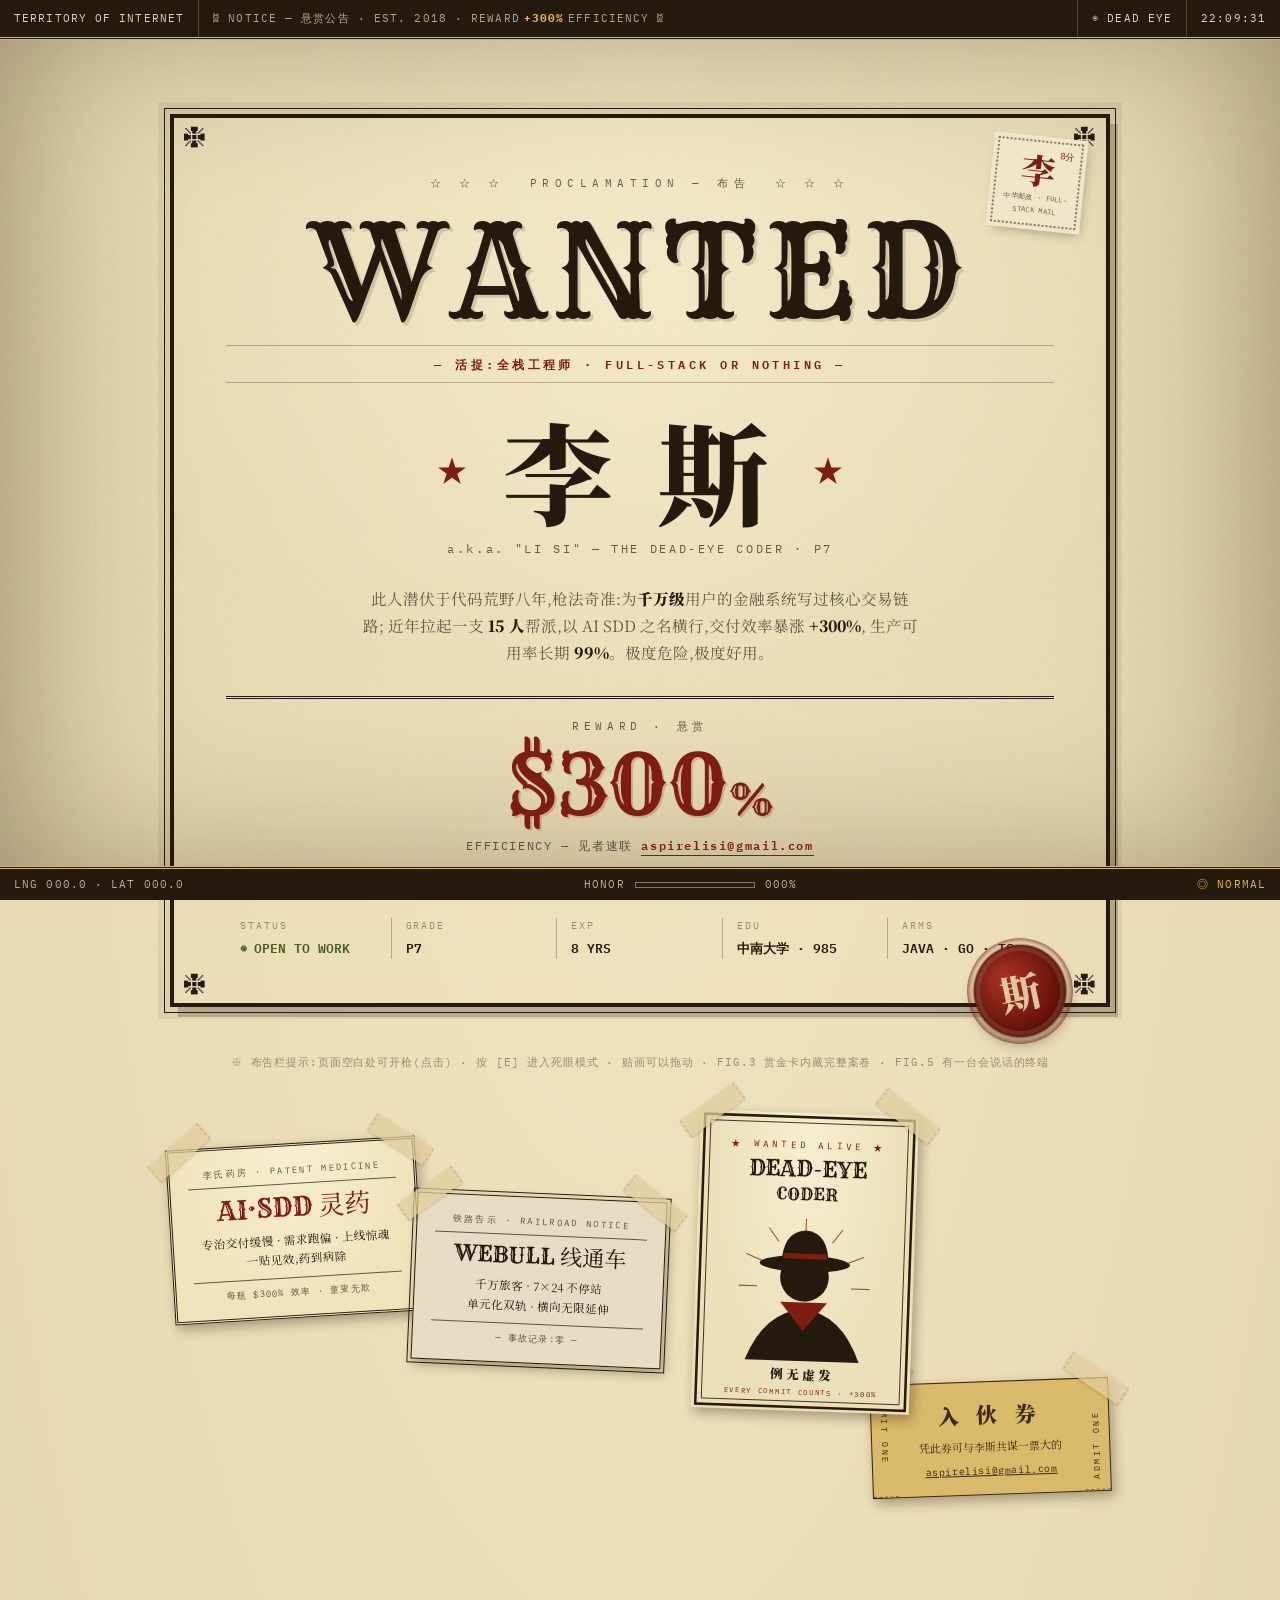
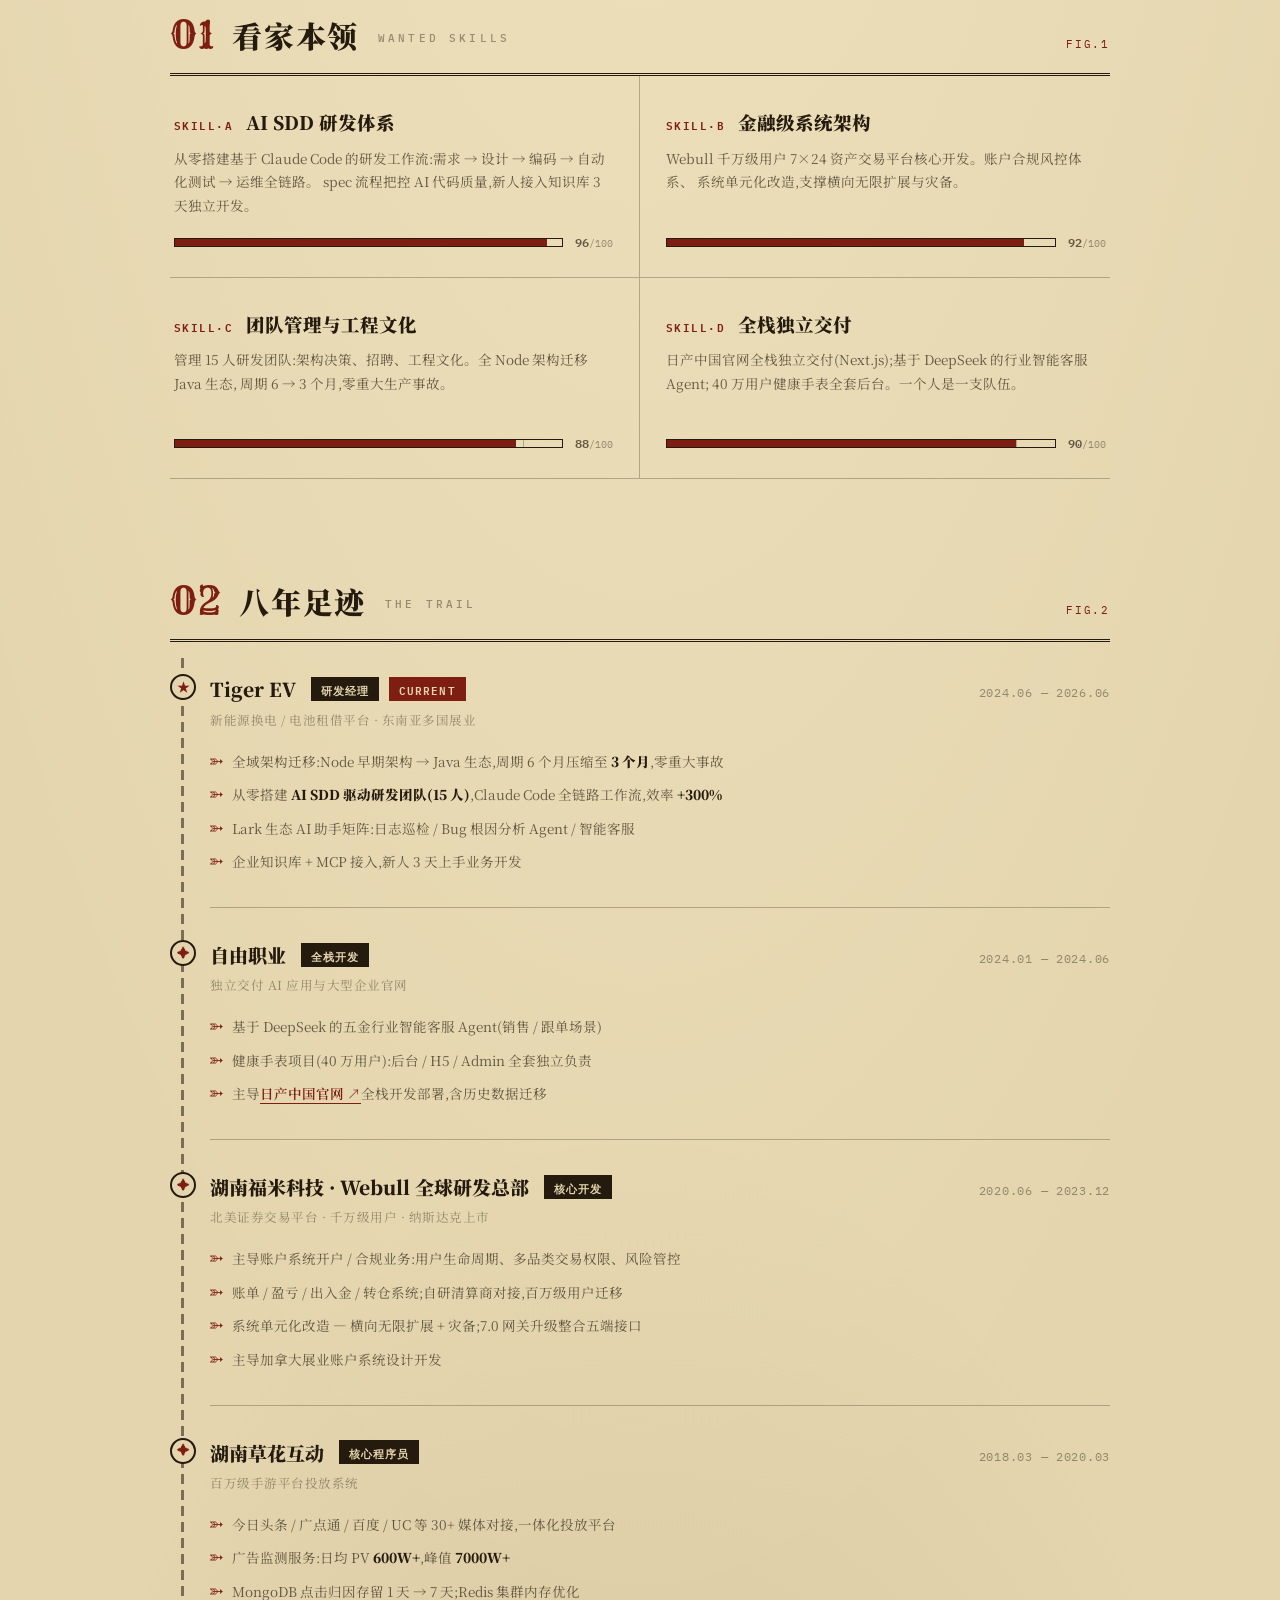
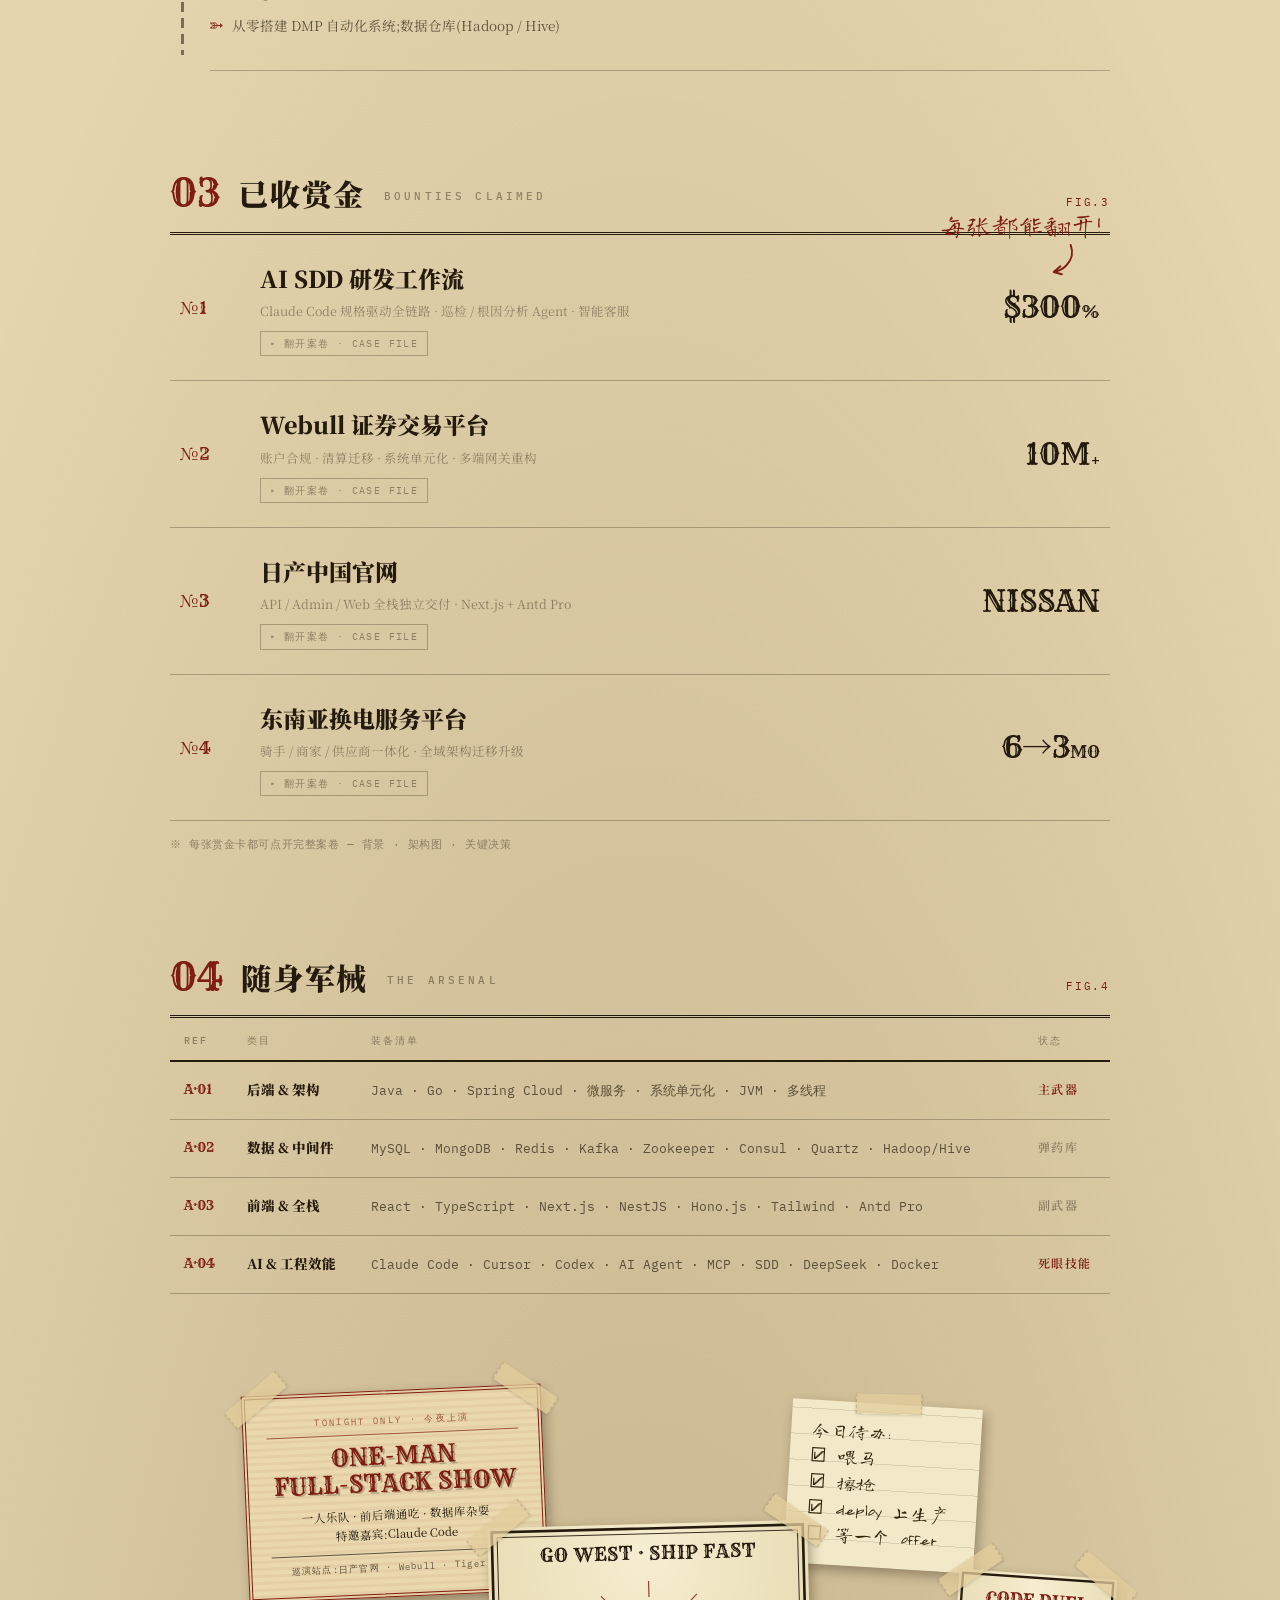
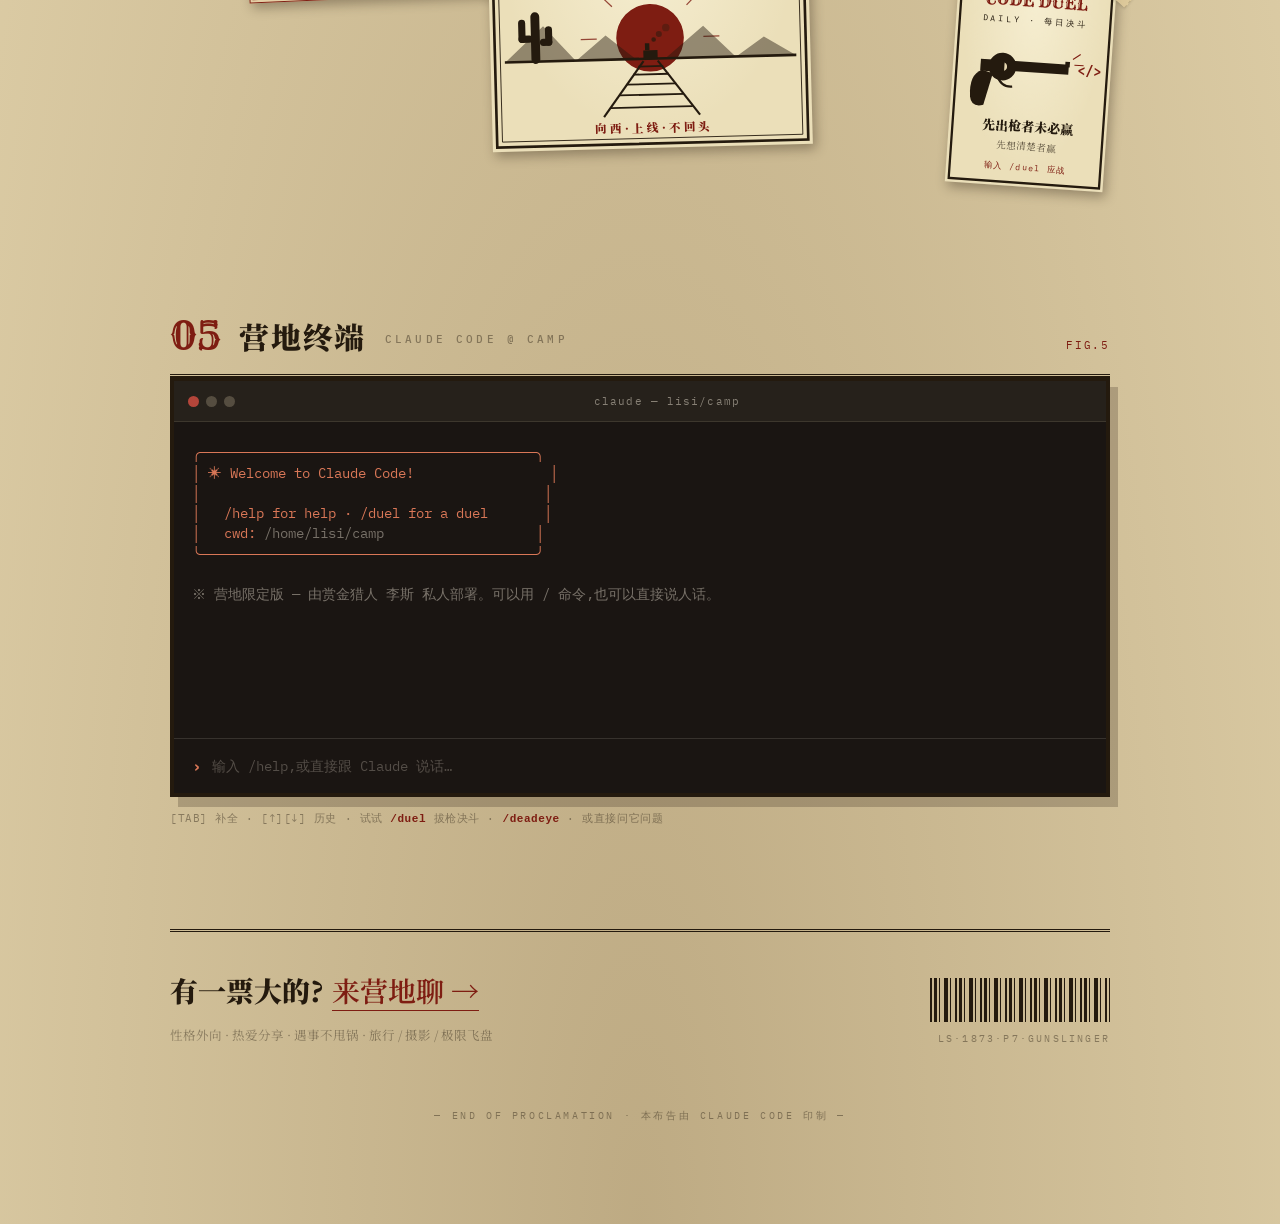
==== index.html @ 22715181 "feat: 增强案卷入口引导 - 每张赏金卡新增「▸ 翻开案卷 · CASE FILE」标签,hover 反色为红块 - FIG.3 区块右上加 Long Cang 手写涂鸦「每张都能翻开!」+ 手绘" ====
<!DOCTYPE html>
<html lang="zh-CN">
<head>
  <meta charset="UTF-8">
  <meta name="viewport" content="width=device-width, initial-scale=1.0">
  <title>WANTED — 李斯 · Full-Stack Gunslinger</title>
  <meta name="description" content="李斯 — 8年全栈开发经验,P7 工程师,研发经理。Java 微服务 / 超大规模金融系统 / AI 驱动研发工作流。悬赏:效率 +300%。">
  <link rel="icon" href="data:image/svg+xml,<svg xmlns='http://www.w3.org/2000/svg' viewBox='0 0 100 100'><rect width='100' height='100' fill='%23E4D5AE'/><text y='.85em' x='14' font-size='64' font-family='serif' font-weight='900' fill='%23241A0E'>李</text></svg>">
  <link rel="preconnect" href="https://fonts.googleapis.com">
  <link rel="preconnect" href="https://fonts.gstatic.com" crossorigin>
  <link href="https://fonts.googleapis.com/css2?family=Rye&family=IBM+Plex+Mono:wght@400;500;600&family=Noto+Serif+SC:wght@600;900&family=Long+Cang&display=swap" rel="stylesheet">
  <link rel="stylesheet" href="style.css">
</head>
<body>

  <!-- 顶部电报带 -->
  <header class="topbar">
    <span class="tb-cell">TERRITORY OF INTERNET</span>
    <span class="tb-cell tb-flex">☠ NOTICE — 悬赏公告 · EST. 2018 · REWARD <b>+300%</b> EFFICIENCY ☠</span>
    <button class="tb-cell tb-btn" id="deadeye-btn" title="死眼模式 [E]">◉ DEAD EYE</button>
    <span class="tb-cell" id="clock">00:00:00</span>
  </header>

  <div class="sheet">

    <!-- ============ 通缉令 ============ -->
    <section class="poster" id="top">
      <div class="poster-frame">
        <span class="corner c-tl">❈</span><span class="corner c-tr">❈</span>
        <span class="corner c-bl">❈</span><span class="corner c-br">❈</span>

        <p class="poster-top">☆ ☆ ☆ &nbsp;PROCLAMATION — 布告&nbsp; ☆ ☆ ☆</p>
        <h1 class="poster-wanted">WANTED</h1>
        <p class="poster-alive">— 活捉:全栈工程师 · FULL-STACK OR NOTHING —</p>

        <div class="poster-name">
          <span class="pn-star">★</span>
          <span class="pn-cn">李 斯</span>
          <span class="pn-star">★</span>
        </div>
        <p class="poster-alias">a.k.a. "LI SI" — THE DEAD-EYE CODER · P7</p>

        <div class="poster-desc">
          <p>此人潜伏于代码荒野八年,枪法奇准:为<b data-mark>千万级</b>用户的金融系统写过核心交易链路;
          近年拉起一支 <b data-mark>15 人</b>帮派,以 AI SDD 之名横行,交付效率暴涨 <b data-mark>+300%</b>,
          生产可用率长期 <b data-mark>99%</b>。极度危险,极度好用。</p>
        </div>

        <div class="poster-reward">
          <span class="pr-label">REWARD · 悬赏</span>
          <span class="pr-amount" data-mark>$300<i>%</i></span>
          <span class="pr-sub">EFFICIENCY — 见者速联 <a class="link" href="mailto:aspirelisi@gmail.com">aspirelisi@gmail.com</a></span>
        </div>

        <dl class="poster-specs">
          <div><dt>STATUS</dt><dd class="ok">◉ OPEN TO WORK</dd></div>
          <div><dt>GRADE</dt><dd><span data-mark>P7</span></dd></div>
          <div><dt>EXP</dt><dd>8 YRS</dd></div>
          <div><dt>EDU</dt><dd>中南大学 · 985</dd></div>
          <div><dt>ARMS</dt><dd>JAVA · GO · TS</dd></div>
        </dl>

        <div class="wax-seal" aria-hidden="true">斯</div>
        <div class="paste paste-stamp" data-drag aria-hidden="true">
          <b>李</b><i>8分</i><u>中华邮政 · FULL-STACK MAIL</u>
        </div>
      </div>
      <p class="poster-note">※ 布告栏提示:页面空白处可开枪(点击) · 按 [E] 进入死眼模式 · 贴画可以拖动 · FIG.3 赏金卡内藏完整案卷 · FIG.5 有一台会说话的终端</p>
    </section>

    <!-- ============ 布告栏贴画 · 上 ============ -->
    <div class="board" aria-label="布告栏贴画">
      <article class="paste paste-medicine" data-drag>
        <span class="p-tag">李氏药房 · PATENT MEDICINE</span>
        <h4 class="p-big">AI·SDD 灵药</h4>
        <p>专治交付缓慢 · 需求跑偏 · 上线惊魂<br>一贴见效,药到病除</p>
        <span class="p-foot">每瓶 $300% 效率 · 童叟无欺</span>
      </article>
      <article class="paste paste-rail" data-drag>
        <span class="p-tag">铁路告示 · RAILROAD NOTICE</span>
        <h4 class="p-big">WEBULL 线通车</h4>
        <p>千万旅客 · 7×24 不停站<br>单元化双轨 · 横向无限延伸</p>
        <span class="p-foot">— 事故记录:零 —</span>
      </article>
      <article class="paste paste-ticket" data-drag>
        <span class="tk-side">ADMIT ONE</span>
        <div class="tk-main">
          <b>入 伙 券</b>
          <i>凭此券可与李斯共谋一票大的</i>
          <u>aspirelisi@gmail.com</u>
        </div>
        <span class="tk-side">ADMIT ONE</span>
      </article>

      <!-- 原创手绘海报:牛仔肖像 -->
      <article class="paste paste-art art-portrait" data-drag>
        <svg viewBox="0 0 260 356" xmlns="http://www.w3.org/2000/svg" role="img" aria-label="原创西部风海报:神枪程序员">
          <rect x="5" y="5" width="250" height="346" fill="none" stroke="#241A0E" stroke-width="3"/>
          <rect x="12" y="12" width="236" height="332" fill="none" stroke="#241A0E" stroke-width="1"/>
          <text x="130" y="42" text-anchor="middle" font-family="IBM Plex Mono, monospace" font-size="11" letter-spacing="5" fill="#7E1D12">★ WANTED ALIVE ★</text>
          <text x="130" y="76" text-anchor="middle" font-family="Rye, serif" font-size="26" fill="#241A0E">DEAD-EYE</text>
          <text x="130" y="104" text-anchor="middle" font-family="Rye, serif" font-size="20" fill="#241A0E">CODER</text>
          <!-- 落日光线 -->
          <g stroke="#7E1D12" stroke-width="1.3" opacity="0.75">
            <line x1="130" y1="126" x2="130" y2="146"/><line x1="86" y1="138" x2="98" y2="154"/>
            <line x1="174" y1="138" x2="162" y2="154"/><line x1="60" y1="170" x2="80" y2="178"/>
            <line x1="200" y1="170" x2="180" y2="178"/><line x1="52" y1="208" x2="74" y2="208"/>
            <line x1="208" y1="208" x2="186" y2="208"/>
          </g>
          <!-- 牛仔剪影 -->
          <g fill="#241A0E">
            <path d="M62,296 Q84,238 130,234 Q176,238 198,296 Z"/>
            <circle cx="130" cy="196" r="29"/>
            <path d="M102,182 Q102,142 130,140 Q158,142 158,182 Z"/>
            <ellipse cx="130" cy="180" rx="54" ry="10"/>
          </g>
          <path d="M102,226 L158,226 L130,260 Z" fill="#7E1D12"/>
          <!-- 帽带 -->
          <rect x="104" y="168" width="52" height="6" fill="#7E1D12"/>
          <text x="130" y="318" text-anchor="middle" font-family="Noto Serif SC, serif" font-weight="900" font-size="15" fill="#241A0E">例 无 虚 发</text>
          <text x="130" y="336" text-anchor="middle" font-family="IBM Plex Mono, monospace" font-size="8.5" letter-spacing="2" fill="#7E1D12">EVERY COMMIT COUNTS · +300%</text>
        </svg>
      </article>
    </div>

    <!-- ============ 01 悬赏技能 ============ -->
    <section class="module" id="s1">
      <header class="mod-head">
        <span class="mod-no">01</span>
        <h2>看家本领 <span class="mod-en">WANTED SKILLS</span></h2>
        <span class="mod-fig">FIG.1</span>
      </header>

      <div class="cap-grid">
        <article class="cap reveal">
          <div class="cap-head"><span class="cap-code">SKILL·A</span><h3>AI SDD 研发体系</h3></div>
          <p>从零搭建基于 Claude Code 的研发工作流:需求 → 设计 → 编码 → 自动化测试 → 运维全链路。
          spec 流程把控 AI 代码质量,新人接入知识库 3 天独立开发。</p>
          <div class="meter" data-meter="96"><i></i><b>96</b></div>
        </article>
        <article class="cap reveal">
          <div class="cap-head"><span class="cap-code">SKILL·B</span><h3>金融级系统架构</h3></div>
          <p>Webull 千万级用户 7×24 资产交易平台核心开发。账户合规风控体系、
          系统单元化改造,支撑横向无限扩展与灾备。</p>
          <div class="meter" data-meter="92"><i></i><b>92</b></div>
        </article>
        <article class="cap reveal">
          <div class="cap-head"><span class="cap-code">SKILL·C</span><h3>团队管理与工程文化</h3></div>
          <p>管理 15 人研发团队:架构决策、招聘、工程文化。全 Node 架构迁移 Java 生态,
          周期 6 → 3 个月,零重大生产事故。</p>
          <div class="meter" data-meter="88"><i></i><b>88</b></div>
        </article>
        <article class="cap reveal">
          <div class="cap-head"><span class="cap-code">SKILL·D</span><h3>全栈独立交付</h3></div>
          <p>日产中国官网全栈独立交付(Next.js);基于 DeepSeek 的行业智能客服 Agent;
          40 万用户健康手表全套后台。一个人是一支队伍。</p>
          <div class="meter" data-meter="90"><i></i><b>90</b></div>
        </article>
      </div>
    </section>

    <!-- ============ 02 足迹 ============ -->
    <section class="module" id="s2">
      <header class="mod-head">
        <span class="mod-no">02</span>
        <h2>八年足迹 <span class="mod-en">THE TRAIL</span></h2>
        <span class="mod-fig">FIG.2</span>
      </header>

      <div class="trail">
        <article class="exp reveal">
          <div class="exp-node">★</div>
          <div class="exp-main">
            <div class="exp-top">
              <h3>Tiger EV <span class="exp-role">研发经理</span><span class="exp-role exp-now">CURRENT</span></h3>
              <span class="exp-date">2024.06 — 2026.06</span>
            </div>
            <p class="exp-sub">新能源换电 / 电池租借平台 · 东南亚多国展业</p>
            <ul>
              <li>全域架构迁移:Node 早期架构 → Java 生态,周期 6 个月压缩至 <b>3 个月</b>,零重大事故</li>
              <li>从零搭建 <b>AI SDD 驱动研发团队(15 人)</b>,Claude Code 全链路工作流,效率 <b data-mark>+300%</b></li>
              <li>Lark 生态 AI 助手矩阵:日志巡检 / Bug 根因分析 Agent / 智能客服</li>
              <li>企业知识库 + MCP 接入,新人 3 天上手业务开发</li>
            </ul>
          </div>
        </article>

        <article class="exp reveal">
          <div class="exp-node">✦</div>
          <div class="exp-main">
            <div class="exp-top">
              <h3>自由职业 <span class="exp-role">全栈开发</span></h3>
              <span class="exp-date">2024.01 — 2024.06</span>
            </div>
            <p class="exp-sub">独立交付 AI 应用与大型企业官网</p>
            <ul>
              <li>基于 DeepSeek 的五金行业智能客服 Agent(销售 / 跟单场景)</li>
              <li>健康手表项目(40 万用户):后台 / H5 / Admin 全套独立负责</li>
              <li>主导<a class="link" href="https://www.nissan.com.cn/" target="_blank" rel="noopener">日产中国官网 ↗</a>全栈开发部署,含历史数据迁移</li>
            </ul>
          </div>
        </article>

        <article class="exp reveal">
          <div class="exp-node">✦</div>
          <div class="exp-main">
            <div class="exp-top">
              <h3>湖南福米科技 · Webull 全球研发总部 <span class="exp-role">核心开发</span></h3>
              <span class="exp-date">2020.06 — 2023.12</span>
            </div>
            <p class="exp-sub">北美证券交易平台 · 千万级用户 · 纳斯达克上市</p>
            <ul>
              <li>主导账户系统开户 / 合规业务:用户生命周期、多品类交易权限、风险管控</li>
              <li>账单 / 盈亏 / 出入金 / 转仓系统;自研清算商对接,百万级用户迁移</li>
              <li>系统单元化改造 — 横向无限扩展 + 灾备;7.0 网关升级整合五端接口</li>
              <li>主导加拿大展业账户系统设计开发</li>
            </ul>
          </div>
        </article>

        <article class="exp reveal">
          <div class="exp-node">✦</div>
          <div class="exp-main">
            <div class="exp-top">
              <h3>湖南草花互动 <span class="exp-role">核心程序员</span></h3>
              <span class="exp-date">2018.03 — 2020.03</span>
            </div>
            <p class="exp-sub">百万级手游平台投放系统</p>
            <ul>
              <li>今日头条 / 广点通 / 百度 / UC 等 30+ 媒体对接,一体化投放平台</li>
              <li>广告监测服务:日均 PV <b>600W+</b>,峰值 <b data-mark>7000W+</b></li>
              <li>MongoDB 点击归因存留 1 天 → 7 天;Redis 集群内存优化</li>
              <li>从零搭建 DMP 自动化系统;数据仓库(Hadoop / Hive)</li>
            </ul>
          </div>
        </article>
      </div>
    </section>

    <!-- ============ 03 战绩 ============ -->
    <section class="module" id="s3">
      <header class="mod-head">
        <span class="mod-no">03</span>
        <h2>已收赏金 <span class="mod-en">BOUNTIES CLAIMED</span></h2>
        <span class="mod-fig">FIG.3</span>
      </header>

      <span class="works-scribble reveal" aria-hidden="true">每张都能翻开!<svg viewBox="0 0 60 50" xmlns="http://www.w3.org/2000/svg"><path d="M50,4 Q56,20 44,32 Q36,40 28,40" fill="none" stroke="#7E1D12" stroke-width="2.6" stroke-linecap="round"/><path d="M36,33 L27,41 L38,44" fill="none" stroke="#7E1D12" stroke-width="2.6" stroke-linecap="round" stroke-linejoin="round"/></svg></span>

      <div class="works">
        <a class="work reveal" href="#case-sdd" data-case="case-sdd">
          <span class="work-no">№1</span>
          <div class="work-body">
            <h3>AI SDD 研发工作流</h3>
            <p>Claude Code 规格驱动全链路 · 巡检 / 根因分析 Agent · 智能客服</p>
            <span class="work-open">▸ 翻开案卷 · CASE FILE</span>
          </div>
          <span class="work-reward" data-mark>$300<i>%</i></span>
          <span class="work-stamp">CLAIMED</span>
        </a>
        <a class="work reveal" href="#case-webull" data-case="case-webull">
          <span class="work-no">№2</span>
          <div class="work-body">
            <h3>Webull 证券交易平台</h3>
            <p>账户合规 · 清算迁移 · 系统单元化 · 多端网关重构</p>
            <span class="work-open">▸ 翻开案卷 · CASE FILE</span>
          </div>
          <span class="work-reward" data-mark>10M<i>+</i></span>
          <span class="work-stamp">CLAIMED</span>
        </a>
        <a class="work reveal" href="#case-nissan" data-case="case-nissan">
          <span class="work-no">№3</span>
          <div class="work-body">
            <h3>日产中国官网</h3>
            <p>API / Admin / Web 全栈独立交付 · Next.js + Antd Pro</p>
            <span class="work-open">▸ 翻开案卷 · CASE FILE</span>
          </div>
          <span class="work-reward">NISSAN</span>
          <span class="work-stamp">CLAIMED</span>
        </a>
        <a class="work reveal" href="#case-tiger" data-case="case-tiger">
          <span class="work-no">№4</span>
          <div class="work-body">
            <h3>东南亚换电服务平台</h3>
            <p>骑手 / 商家 / 供应商一体化 · 全域架构迁移升级</p>
            <span class="work-open">▸ 翻开案卷 · CASE FILE</span>
          </div>
          <span class="work-reward" data-mark>6→3<i>MO</i></span>
          <span class="work-stamp">CLAIMED</span>
        </a>
      </div>
      <p class="works-hint">※ 每张赏金卡都可点开完整案卷 — 背景 · 架构图 · 关键决策</p>
    </section>

    <!-- ============ 04 军械库 ============ -->
    <section class="module" id="s4">
      <header class="mod-head">
        <span class="mod-no">04</span>
        <h2>随身军械 <span class="mod-en">THE ARSENAL</span></h2>
        <span class="mod-fig">FIG.4</span>
      </header>

      <table class="bom reveal">
        <thead>
          <tr><th>REF</th><th>类目</th><th>装备清单</th><th>状态</th></tr>
        </thead>
        <tbody>
          <tr>
            <td>A·01</td><td>后端 & 架构</td>
            <td>Java · Go · Spring Cloud · 微服务 · 系统单元化 · JVM · 多线程</td>
            <td class="bom-note bom-acc">主武器</td>
          </tr>
          <tr>
            <td>A·02</td><td>数据 & 中间件</td>
            <td>MySQL · MongoDB · Redis · Kafka · Zookeeper · Consul · Quartz · Hadoop/Hive</td>
            <td class="bom-note">弹药库</td>
          </tr>
          <tr>
            <td>A·03</td><td>前端 & 全栈</td>
            <td>React · TypeScript · Next.js · NestJS · Hono.js · Tailwind · Antd Pro</td>
            <td class="bom-note">副武器</td>
          </tr>
          <tr>
            <td>A·04</td><td>AI & 工程效能</td>
            <td>Claude Code · Cursor · Codex · AI Agent · MCP · SDD · DeepSeek · Docker</td>
            <td class="bom-note bom-acc">死眼技能</td>
          </tr>
        </tbody>
      </table>
    </section>

    <!-- ============ 布告栏贴画 · 下 ============ -->
    <div class="board board-lower" aria-label="布告栏贴画">
      <article class="paste paste-circus" data-drag>
        <span class="p-tag">TONIGHT ONLY · 今夜上演</span>
        <h4 class="p-big">ONE-MAN<br>FULL-STACK SHOW</h4>
        <p>一人乐队 · 前后端通吃 · 数据库杂耍<br>特邀嘉宾:Claude Code</p>
        <span class="p-foot">巡演站点:日产官网 · Webull · Tiger EV</span>
      </article>
      <article class="paste paste-memo" data-drag>
        <p>今日待办:</p>
        <p>☑ 喂马</p>
        <p>☑ 擦枪</p>
        <p>☑ deploy 上生产</p>
        <p>☐ 等一个 offer</p>
      </article>

      <!-- 原创手绘海报:西部落日铁路 -->
      <article class="paste paste-art art-west" data-drag>
        <svg viewBox="0 0 360 252" xmlns="http://www.w3.org/2000/svg" role="img" aria-label="原创西部风海报:向西,上线">
          <rect x="5" y="5" width="350" height="242" fill="none" stroke="#241A0E" stroke-width="3"/>
          <rect x="11" y="11" width="338" height="230" fill="none" stroke="#241A0E" stroke-width="1"/>
          <text x="180" y="40" text-anchor="middle" font-family="Rye, serif" font-size="21" fill="#241A0E">GO WEST · SHIP FAST</text>
          <!-- 落日 -->
          <circle cx="180" cy="128" r="38" fill="#7E1D12"/>
          <g stroke="#7E1D12" stroke-width="1.4" opacity="0.8">
            <line x1="120" y1="128" x2="102" y2="128"/><line x1="240" y1="128" x2="258" y2="128"/>
            <line x1="138" y1="92" x2="126" y2="80"/><line x1="222" y1="92" x2="234" y2="80"/>
            <line x1="180" y1="82" x2="180" y2="64"/>
          </g>
          <!-- 山峦 -->
          <path d="M16,152 L60,112 L96,152 L130,124 L164,152 Z" fill="#241A0E" opacity="0.45"/>
          <path d="M196,152 L240,116 L276,152 L308,130 L344,152 Z" fill="#241A0E" opacity="0.45"/>
          <rect x="16" y="150" width="328" height="3" fill="#241A0E"/>
          <!-- 仙人掌 -->
          <g fill="#241A0E">
            <rect x="46" y="96" width="10" height="58" rx="5"/>
            <rect x="32" y="104" width="8" height="26" rx="4"/><rect x="32" y="122" width="16" height="8" rx="4"/>
            <rect x="62" y="112" width="8" height="22" rx="4"/><rect x="56" y="126" width="14" height="8" rx="4"/>
          </g>
          <!-- 铁轨透视 -->
          <g stroke="#241A0E" stroke-width="2.4" fill="none">
            <line x1="126" y1="216" x2="172" y2="154"/>
            <line x1="234" y1="216" x2="188" y2="154"/>
          </g>
          <g stroke="#241A0E" stroke-width="2">
            <line x1="134" y1="206" x2="226" y2="206"/><line x1="144" y1="192" x2="216" y2="192"/>
            <line x1="152" y1="180" x2="208" y2="180"/><line x1="160" y1="169" x2="200" y2="169"/>
            <line x1="166" y1="160" x2="194" y2="160"/>
          </g>
          <!-- 火车 -->
          <g fill="#241A0E">
            <rect x="172" y="142" width="16" height="10"/>
            <rect x="174" y="134" width="5" height="8"/>
            <circle cx="184" cy="130" r="2.6" opacity="0.7"/><circle cx="190" cy="124" r="3.4" opacity="0.5"/><circle cx="198" cy="117" r="4.2" opacity="0.35"/>
          </g>
          <text x="180" y="234" text-anchor="middle" font-family="Noto Serif SC, serif" font-weight="900" font-size="13" fill="#7E1D12">向 西 · 上 线 · 不 回 头</text>
        </svg>
      </article>

      <!-- 原创手绘传单:每日决斗 -->
      <article class="paste paste-art art-duel" data-drag>
        <svg viewBox="0 0 172 232" xmlns="http://www.w3.org/2000/svg" role="img" aria-label="原创西部风传单:每日代码决斗">
          <rect x="4" y="4" width="164" height="224" fill="none" stroke="#241A0E" stroke-width="2.5"/>
          <text x="86" y="36" text-anchor="middle" font-family="Rye, serif" font-size="19" fill="#7E1D12">CODE DUEL</text>
          <text x="86" y="54" text-anchor="middle" font-family="IBM Plex Mono, monospace" font-size="9" letter-spacing="3" fill="#241A0E">DAILY · 每日决斗</text>
          <!-- 左轮手枪 -->
          <g transform="translate(14,86)">
            <rect x="46" y="10" width="66" height="11" fill="#241A0E"/>
            <rect x="108" y="7" width="5" height="6" fill="#241A0E"/>
            <circle cx="40" cy="17" r="15" fill="#241A0E"/>
            <circle cx="40" cy="17" r="5" fill="#E4D5AE"/>
            <rect x="16" y="10" width="26" height="13" fill="#241A0E"/>
            <path d="M18,22 Q4,28 7,52 Q9,64 22,60 L30,25 Z" fill="#241A0E"/>
            <path d="M34,26 Q40,40 52,38" stroke="#241A0E" stroke-width="2.4" fill="none"/>
            <!-- 枪口飞出代码 -->
            <text x="122" y="20" font-family="IBM Plex Mono, monospace" font-weight="600" font-size="15" fill="#7E1D12">&lt;/&gt;</text>
            <g stroke="#7E1D12" stroke-width="1.2">
              <line x1="116" y1="4" x2="124" y2="-2"/><line x1="118" y1="12" x2="128" y2="12" transform="translate(0,-2)"/>
            </g>
          </g>
          <text x="86" y="172" text-anchor="middle" font-family="Noto Serif SC, serif" font-weight="900" font-size="14" fill="#241A0E">先出枪者未必赢</text>
          <text x="86" y="192" text-anchor="middle" font-family="Noto Serif SC, serif" font-size="10.5" fill="#241A0E" opacity="0.7">先想清楚者赢</text>
          <text x="86" y="214" text-anchor="middle" font-family="IBM Plex Mono, monospace" font-size="9" letter-spacing="1.5" fill="#7E1D12">输入 /duel 应战</text>
        </svg>
      </article>
    </div>

    <!-- ============ 05 Claude 终端 ============ -->
    <section class="module" id="s5">
      <header class="mod-head">
        <span class="mod-no">05</span>
        <h2>营地终端 <span class="mod-en">CLAUDE CODE @ CAMP</span></h2>
        <span class="mod-fig">FIG.5</span>
      </header>

      <div class="term reveal" id="term">
        <div class="term-titlebar">
          <span class="t-dot"></span><span class="t-dot"></span><span class="t-dot"></span>
          <span class="term-title">claude — lisi/camp</span>
        </div>
        <div class="term-out" id="term-out"></div>
        <div class="term-in">
          <span class="term-ps1">›</span>
          <input id="term-input" type="text" autocomplete="off" spellcheck="false" aria-label="terminal input" placeholder='输入 /help,或直接跟 Claude 说话…'>
        </div>
      </div>
      <p class="term-hint">[TAB] 补全 · [↑][↓] 历史 · 试试 <code>/duel</code> 拔枪决斗 · <code>/deadeye</code> · 或直接问它问题</p>
    </section>

    <!-- ============ 页脚 ============ -->
    <footer class="colophon">
      <div class="colo-left">
        <p class="colo-cta">有一票大的?<a class="link" href="mailto:aspirelisi@gmail.com">来营地聊 →</a></p>
        <p class="colo-note">性格外向 · 热爱分享 · 遇事不甩锅 · 旅行 / 摄影 / 极限飞盘</p>
      </div>
      <div class="colo-right">
        <div class="barcode" aria-hidden="true"></div>
        <span class="colo-code">LS·1873·P7·GUNSLINGER</span>
      </div>
    </footer>

    <div class="endline">— END OF PROCLAMATION · 本布告由 CLAUDE CODE 印制 —</div>
  </div>

  <!-- ============ 案卷浮层 ============ -->
  <div class="dossier-overlay" id="dossier" role="dialog" aria-modal="true" aria-label="案卷详情">

    <!-- №1 AI SDD -->
    <article class="dossier" id="case-sdd">
      <header class="dos-head">
        <span class="dos-eyebrow">CASE FILE №1 · TIGER EV · 2024—2026</span>
        <h3>AI SDD 研发工作流</h3>
        <button class="dos-close" aria-label="合上案卷">✕ 合上案卷</button>
      </header>
      <dl class="dos-meta">
        <div><dt>交付效率</dt><dd>+300%</dd></div>
        <div><dt>生产可用率</dt><dd>99%</dd></div>
        <div><dt>团队规模</dt><dd>15 人</dd></div>
        <div><dt>新人上手</dt><dd>3 天</dd></div>
      </dl>
      <p class="dos-body">从零搭建基于 Claude Code 的 <b>SDD(规格驱动开发)</b>研发体系,覆盖需求 → 设计 → 编码 → 自动化测试 → 运维全链路。AI 产出的代码不直接进主干 — 全部经由 spec 评审把控质量;企业知识库 + MCP 接入让新成员 3 天即可独立开发业务。</p>
      <figure class="dos-fig">
        <svg viewBox="0 0 720 252" xmlns="http://www.w3.org/2000/svg" role="img" aria-label="AI SDD 工作流架构示意">
          <g fill="none" stroke="#241A0E" stroke-width="2">
            <rect x="14" y="38" width="118" height="46"/><rect x="158" y="38" width="118" height="46"/>
            <rect x="302" y="38" width="118" height="46"/><rect x="446" y="38" width="118" height="46"/>
            <rect x="590" y="38" width="118" height="46"/>
          </g>
          <g font-family="Noto Serif SC, serif" font-weight="900" font-size="14" fill="#241A0E" text-anchor="middle">
            <text x="73" y="58">需求卷宗</text><text x="217" y="58">SPEC 评审</text>
            <text x="361" y="58">AI 编码</text><text x="505" y="58">自动化测试</text><text x="649" y="58">部署上线</text>
          </g>
          <g font-family="IBM Plex Mono, monospace" font-size="9" fill="#7E1D12" text-anchor="middle">
            <text x="73" y="74">REQUIREMENT</text><text x="217" y="74">质量闸门</text>
            <text x="361" y="74">CLAUDE CODE</text><text x="505" y="74">CI GATE</text><text x="649" y="74">SHIP</text>
          </g>
          <g fill="#7E1D12" font-family="IBM Plex Mono, monospace" font-size="14" text-anchor="middle">
            <text x="145" y="66">→</text><text x="289" y="66">→</text><text x="433" y="66">→</text><text x="577" y="66">→</text>
          </g>
          <path d="M649,84 L649,124 L440,124" fill="none" stroke="#7E1D12" stroke-width="1.6" stroke-dasharray="5 4"/>
          <rect x="160" y="106" width="280" height="52" fill="none" stroke="#7E1D12" stroke-width="2"/>
          <text x="300" y="128" font-family="Noto Serif SC, serif" font-weight="900" font-size="13" fill="#7E1D12" text-anchor="middle">运维 Agent 矩阵(Lark 生态)</text>
          <text x="300" y="146" font-family="IBM Plex Mono, monospace" font-size="9.5" fill="#241A0E" text-anchor="middle">日志巡检 · Bug 根因分析 · 智能客服</text>
          <rect x="14" y="188" width="694" height="40" fill="none" stroke="#241A0E" stroke-width="2" stroke-dasharray="7 4"/>
          <text x="361" y="212" font-family="IBM Plex Mono, monospace" font-size="10.5" fill="#241A0E" text-anchor="middle">底座:企业知识库 + MCP — 新人 3 天独立开发 · spec 沉淀为团队资产</text>
        </svg>
        <figcaption>FIG.A — 规格驱动全链路,AI 编码前后各设一道质量闸门</figcaption>
      </figure>
      <h4 class="dos-sub">关键决策</h4>
      <ul class="dos-list">
        <li><b>spec 先行</b>:AI 写代码之前先过规格评审,把控质量的是流程而不是运气 — 这是效率 +300% 还能保住 99% 可用率的原因</li>
        <li><b>运维也 AI 化</b>:日志巡检、Bug 根因分析做成 Lark 生态的 Agent 矩阵,告警到定位不再依赖人肉翻日志</li>
        <li><b>知识库即入职流程</b>:业务知识沉淀进知识库并通过 MCP 喂给 AI,新人 3 天上手,团队不再受"老人依赖"绑架</li>
      </ul>
      <p class="dos-role"><span>ROLE · 角色</span>研发经理 — 体系设计者与推行者,从 0 到 15 人团队全员落地</p>
      <span class="dos-stamp">已归档</span>
    </article>

    <!-- №2 Webull -->
    <article class="dossier" id="case-webull">
      <header class="dos-head">
        <span class="dos-eyebrow">CASE FILE №2 · WEBULL 全球研发总部 · 2020—2023</span>
        <h3>千万级证券交易平台</h3>
        <button class="dos-close" aria-label="合上案卷">✕ 合上案卷</button>
      </header>
      <dl class="dos-meta">
        <div><dt>用户规模</dt><dd>10M+</dd></div>
        <div><dt>运行要求</dt><dd>7×24</dd></div>
        <div><dt>清算迁移</dt><dd>百万级</dd></div>
        <div><dt>接入端</dt><dd>五端</dd></div>
      </dl>
      <p class="dos-body">北美证券交易平台(纳斯达克上市),核心开发。主导<b>账户系统开户 / 合规业务</b>:用户生命周期、多品类交易权限、风险管控;负责账单 / 盈亏 / 出入金 / 转仓;自研清算商对接并完成百万级用户迁移;参与系统单元化改造(多单元部署 + GZone 全局聚合 + 灰度单元)与 7.0 网关升级(整合五端接口);主导加拿大展业账户系统设计开发。</p>
      <figure class="dos-fig">
        <svg viewBox="0 0 720 424" xmlns="http://www.w3.org/2000/svg" role="img" aria-label="系统单元化架构全景:GZone 全局聚合、同构单元、灰度单元与统一底座">
          <!-- 五端流量 -->
          <rect x="200" y="10" width="320" height="34" fill="none" stroke="#241A0E" stroke-width="2"/>
          <text x="360" y="32" font-family="IBM Plex Mono, monospace" font-size="10.5" fill="#241A0E" text-anchor="middle">五端流量 — APP · WEB · DESKTOP · H5 · OPEN API</text>
          <text x="360" y="60" font-family="IBM Plex Mono, monospace" font-size="14" fill="#7E1D12" text-anchor="middle">↓</text>
          <!-- 网关 -->
          <rect x="205" y="64" width="310" height="36" fill="none" stroke="#7E1D12" stroke-width="2"/>
          <text x="360" y="87" font-family="Noto Serif SC, serif" font-weight="900" font-size="13.5" fill="#7E1D12" text-anchor="middle">7.0 统一网关 · 按用户分片路由</text>
          <!-- 路由线:GZone / 单元 / 灰度 -->
          <path d="M205,82 L105,82 L105,128" fill="none" stroke="#241A0E" stroke-width="1.6"/>
          <text x="152" y="76" font-family="IBM Plex Mono, monospace" font-size="8.5" fill="#241A0E" text-anchor="middle">全局业务</text>
          <line x1="330" y1="100" x2="300" y2="128" stroke="#241A0E" stroke-width="1.6"/>
          <line x1="420" y1="100" x2="600" y2="134" stroke="#241A0E" stroke-width="1.6"/>
          <path d="M515,82 L668,82 L668,246" fill="none" stroke="#7E1D12" stroke-width="1.4" stroke-dasharray="5 4"/>
          <text x="596" y="76" font-family="IBM Plex Mono, monospace" font-size="8.5" fill="#7E1D12" text-anchor="middle">少量 · 指定用户</text>
          <!-- GZone -->
          <rect x="30" y="130" width="150" height="78" fill="none" stroke="#241A0E" stroke-width="2"/>
          <text x="105" y="154" font-family="IBM Plex Mono, monospace" font-size="12" fill="#7E1D12" text-anchor="middle">GZONE</text>
          <text x="105" y="172" font-family="Noto Serif SC, serif" font-weight="900" font-size="11.5" fill="#241A0E" text-anchor="middle">全局聚合业务</text>
          <text x="105" y="190" font-family="IBM Plex Mono, monospace" font-size="8" fill="#241A0E" text-anchor="middle">跨单元汇总 · 全局视图</text>
          <line x1="180" y1="180" x2="210" y2="180" stroke="#241A0E" stroke-width="1.4" stroke-dasharray="4 3"/>
          <!-- UNIT-01:解剖视图 -->
          <rect x="210" y="130" width="310" height="170" fill="none" stroke="#241A0E" stroke-width="2.5"/>
          <text x="365" y="152" font-family="IBM Plex Mono, monospace" font-size="11" fill="#241A0E" text-anchor="middle">UNIT-01 — 完整微服务体系</text>
          <line x1="225" y1="162" x2="505" y2="162" stroke="#241A0E" stroke-width="0.8" opacity="0.3"/>
          <g fill="none" stroke="#241A0E" stroke-width="1.5">
            <rect x="225" y="172" width="88" height="26"/><rect x="322" y="172" width="88" height="26"/><rect x="419" y="172" width="88" height="26"/>
            <rect x="225" y="206" width="88" height="26"/><rect x="322" y="206" width="88" height="26"/><rect x="419" y="206" width="88" height="26"/>
          </g>
          <g font-family="Noto Serif SC, serif" font-weight="900" font-size="12" fill="#241A0E" text-anchor="middle">
            <text x="269" y="190">行情</text><text x="366" y="190">交易</text><text x="463" y="190">账户</text>
            <text x="269" y="224">风控</text><text x="366" y="224">出入金</text><text x="463" y="224">盈亏</text>
          </g>
          <text x="365" y="258" font-family="IBM Plex Mono, monospace" font-size="8.5" fill="#7E1D12" text-anchor="middle">每个服务多实例 · 弹性缩扩容 · TASK 智能调度</text>
          <text x="365" y="276" font-family="IBM Plex Mono, monospace" font-size="8.5" fill="#241A0E" text-anchor="middle">可用区隔离 · 数据在单元内闭环</text>
          <!-- UNIT-02…N:同构堆叠 -->
          <rect x="566" y="130" width="134" height="86" fill="none" stroke="#241A0E" stroke-width="1" opacity="0.35"/>
          <rect x="560" y="136" width="134" height="86" fill="none" stroke="#241A0E" stroke-width="2"/>
          <text x="627" y="160" font-family="IBM Plex Mono, monospace" font-size="10.5" fill="#241A0E" text-anchor="middle">UNIT-02 … N</text>
          <text x="627" y="180" font-family="Noto Serif SC, serif" font-weight="900" font-size="11.5" fill="#241A0E" text-anchor="middle">同构单元</text>
          <text x="627" y="198" font-family="IBM Plex Mono, monospace" font-size="8" fill="#241A0E" text-anchor="middle">全套服务 + 数据</text>
          <line x1="520" y1="180" x2="560" y2="180" stroke="#7E1D12" stroke-width="1.6" stroke-dasharray="5 4"/>
          <text x="540" y="172" font-family="IBM Plex Mono, monospace" font-size="8" fill="#7E1D12" text-anchor="middle">异地灾备</text>
          <!-- UNIT-G:灰度单元 -->
          <rect x="560" y="248" width="140" height="86" fill="none" stroke="#241A0E" stroke-width="1.8" stroke-dasharray="7 4"/>
          <text x="630" y="272" font-family="IBM Plex Mono, monospace" font-size="10.5" fill="#7E1D12" text-anchor="middle">UNIT-G · 灰度</text>
          <text x="630" y="292" font-family="Noto Serif SC, serif" font-weight="900" font-size="11.5" fill="#241A0E" text-anchor="middle">低配机器 · 灰度 / 测试</text>
          <text x="630" y="310" font-family="IBM Plex Mono, monospace" font-size="8" fill="#241A0E" text-anchor="middle">承接少量 + 指定用户</text>
          <!-- 统一底座 -->
          <rect x="30" y="356" width="660" height="54" fill="none" stroke="#241A0E" stroke-width="2"/>
          <text x="360" y="378" font-family="IBM Plex Mono, monospace" font-size="9.5" fill="#7E1D12" text-anchor="middle" letter-spacing="2">单元底座 · UNIT BASE</text>
          <text x="360" y="398" font-family="IBM Plex Mono, monospace" font-size="9" fill="#241A0E" text-anchor="middle">CONSUL 注册发现 · 统一缓存管理 · 统一日志 / ES 查询 · 服务监控告警 · 全链路追踪</text>
        </svg>
        <figcaption>FIG.B — 单元化全景:GZone 全局聚合 · 同构单元横向复制 · 灰度单元承接指定流量</figcaption>
      </figure>
      <h4 class="dos-sub">单元化 · 特点与优势</h4>
      <div class="dos-grid">
        <div class="dos-tile">
          <span>BLAST RADIUS · 爆炸半径</span>
          <h5>故障锁死在单元内</h5>
          <p>单元级隔离让任何故障的影响面 = 1/N 个分片,"全站不可用"这类事故从架构机制上被消灭,而不是靠运气规避。</p>
        </div>
        <div class="dos-tile">
          <span>SCALE-OUT · 线性扩展</span>
          <h5>容量 = 单元数 × 单元容量</h5>
          <p>用户翻倍,答案是复制一个同构单元,而不是把存量系统越堆越高 — 扩容动作标准化,不触碰已验证的架构。</p>
        </div>
        <div class="dos-tile">
          <span>FAILOVER · 切流即容灾</span>
          <h5>异地灾备 · 可用区隔离</h5>
          <p>单元跨可用区部署、异地灾备,故障转移是一次路由切换而不是一场抢修 — 7×24 交易市场里灾难恢复以分钟计。</p>
        </div>
        <div class="dos-tile">
          <span>CANARY · 真实拓扑灰度</span>
          <h5>灰度单元承接指定流量</h5>
          <p>低配单元路由少量与指定用户,新版本在真实生产架构与真实资金链路上验证 — 灰度结论可信,回切只需改路由。</p>
        </div>
        <div class="dos-tile">
          <span>DATA LOCALITY · 数据闭环</span>
          <h5>分片数据单元内自包含</h5>
          <p>交易主链路在单元内闭环,不缴"分布式事务税";跨单元的聚合与全局视图统一收口到 GZone,一致性边界清晰。</p>
        </div>
        <div class="dos-tile">
          <span>ELASTICITY · 弹性与成本</span>
          <h5>容量可度量,成本可核算</h5>
          <p>服务多实例 + 弹性缩扩容 + task 智能调度,容量按单元度量、按单元规划 — 大促加单元,平峰缩实例,成本跟着流量走。</p>
        </div>
      </div>
      <p class="dos-note">※ 与蚂蚁 LDC、异地多活同属一个思想谱系 — 这里是它在证券交易场景下的工程化落地。</p>
      <h4 class="dos-sub">关键决策</h4>
      <ul class="dos-list">
        <li><b>单元 = 一座完整的小交易所</b>:行情 / 交易 / 账户 / 风控 / 出入金 / 盈亏全套微服务在单元内闭环,每个服务多实例部署,弹性缩扩容 + task 智能调度,可用区隔离 + 异地灾备</li>
        <li><b>GZone 收口全局业务</b>:跨单元的聚合与全局视图放在单元之上的 GZone,单元保持纯分片、互不感知 — 扩展是加单元,灾难是切单元</li>
        <li><b>灰度跑在真实拓扑上</b>:专设低配灰度单元,路由少量流量与指定用户 — 新版本先在真实生产架构里烤,而不是在模拟环境里猜</li>
        <li><b>底座平台化</b>:Consul 注册发现、统一缓存、日志 ES 查询、监控与全链路追踪是平台能力 — 复制单元不复制运维成本</li>
        <li><b>清算迁移走双轨</b>:自研清算商对接后,百万级用户资产迁移全程新旧双轨核对,金融系统里"平滑"二字值千金</li>
      </ul>
      <p class="dos-role"><span>ROLE · 角色</span>核心开发 — 账户 / 合规 / 清算域主导,单元化与网关升级参与者</p>
      <span class="dos-stamp">已归档</span>
    </article>

    <!-- №3 日产官网 -->
    <article class="dossier" id="case-nissan">
      <header class="dos-head">
        <span class="dos-eyebrow">CASE FILE №3 · 自由职业 · 2024</span>
        <h3>日产中国官网 · 全栈独立交付</h3>
        <button class="dos-close" aria-label="合上案卷">✕ 合上案卷</button>
      </header>
      <dl class="dos-meta">
        <div><dt>交付端</dt><dd>三端</dd></div>
        <div><dt>人力</dt><dd>1 人</dd></div>
        <div><dt>技术栈</dt><dd>Next.js</dd></div>
        <div><dt>现场勘验</dt><dd><a class="link" href="https://www.nissan.com.cn/" target="_blank" rel="noopener">nissan.com.cn ↗</a></dd></div>
      </dl>
      <p class="dos-body">主导日产中国官网的<b>全栈开发与部署</b>:Web 官网(Next.js)、Admin 管理后台(Antd Pro)、API 服务三端独立交付,并完成历史数据迁移。大型车企官网,一个人从接口设计写到上线部署。</p>
      <figure class="dos-fig">
        <svg viewBox="0 0 720 222" xmlns="http://www.w3.org/2000/svg" role="img" aria-label="日产官网三端架构示意">
          <g fill="none" stroke="#241A0E" stroke-width="2">
            <rect x="130" y="20" width="200" height="48"/><rect x="400" y="20" width="200" height="48"/>
          </g>
          <g font-family="Noto Serif SC, serif" font-weight="900" font-size="14" fill="#241A0E" text-anchor="middle">
            <text x="230" y="42">Web 官网</text><text x="500" y="42">Admin 后台</text>
          </g>
          <g font-family="IBM Plex Mono, monospace" font-size="9.5" fill="#7E1D12" text-anchor="middle">
            <text x="230" y="58">NEXT.JS · SSR/SEO</text><text x="500" y="58">ANTD PRO</text>
          </g>
          <g stroke="#241A0E" stroke-width="1.6"><line x1="230" y1="68" x2="330" y2="102"/><line x1="500" y1="68" x2="400" y2="102"/></g>
          <rect x="250" y="104" width="220" height="42" fill="none" stroke="#7E1D12" stroke-width="2"/>
          <text x="360" y="130" font-family="Noto Serif SC, serif" font-weight="900" font-size="14" fill="#7E1D12" text-anchor="middle">API 服务</text>
          <line x1="360" y1="146" x2="360" y2="172" stroke="#241A0E" stroke-width="1.6"/>
          <rect x="270" y="174" width="180" height="34" fill="none" stroke="#241A0E" stroke-width="2"/>
          <text x="360" y="196" font-family="IBM Plex Mono, monospace" font-size="10.5" fill="#241A0E" text-anchor="middle">DATABASE</text>
          <rect x="40" y="110" width="150" height="42" fill="none" stroke="#241A0E" stroke-width="1.6" stroke-dasharray="6 4"/>
          <text x="115" y="128" font-family="Noto Serif SC, serif" font-size="11.5" fill="#241A0E" text-anchor="middle">历史站点数据</text>
          <text x="115" y="144" font-family="IBM Plex Mono, monospace" font-size="9" fill="#7E1D12" text-anchor="middle">MIGRATION</text>
          <path d="M190,150 Q240,180 268,188" fill="none" stroke="#7E1D12" stroke-width="1.4" stroke-dasharray="5 4"/>
        </svg>
        <figcaption>FIG.C — 三端一人闭环,含历史数据迁移</figcaption>
      </figure>
      <h4 class="dos-sub">关键决策</h4>
      <ul class="dos-list">
        <li><b>Next.js SSR</b>:车企官网的命脉是 SEO 与首屏 — 服务端渲染两个都保</li>
        <li><b>Admin 用 Antd Pro 提效</b>:后台不炫技,把工期省下来花在官网体验与数据迁移的正确性上</li>
        <li><b>迁移先行</b>:历史数据结构摸清并完成迁移方案后才动手写新系统,避免上线时被旧数据"伏击"</li>
      </ul>
      <p class="dos-role"><span>ROLE · 角色</span>独立承接 — API / Admin / Web 全栈 + 部署 + 数据迁移,一个人是一支队伍</p>
      <span class="dos-stamp">已归档</span>
    </article>

    <!-- №4 换电平台 -->
    <article class="dossier" id="case-tiger">
      <header class="dos-head">
        <span class="dos-eyebrow">CASE FILE №4 · TIGER EV · 2024—2026</span>
        <h3>东南亚换电服务平台</h3>
        <button class="dos-close" aria-label="合上案卷">✕ 合上案卷</button>
      </header>
      <dl class="dos-meta">
        <div><dt>迁移周期</dt><dd>6→3 月</dd></div>
        <div><dt>重大事故</dt><dd>零</dd></div>
        <div><dt>展业范围</dt><dd>东南亚多国</dd></div>
        <div><dt>角色端</dt><dd>骑手·商家·供应商</dd></div>
      </dl>
      <p class="dos-body">新能源换电 / 电池租借平台,骑手、商家、供应商三端一体化,换电柜硬件经 <b>MQTT</b> 接入。网关之下 nginx 负载均衡打到<b>多节点统一后端服务</b>,配硬件同步服务与 task 调度节点;业务侧通过消息队列与内部 <b>Odoo</b> 系统异步通信;自建 Admin 实现<b>多租户管理与运营</b>。主导全域架构迁移:早期 Node 架构整体迁往 Java 生态,周期 6 个月压缩至 3 个月,业务不中断、零重大生产事故。</p>
      <figure class="dos-fig">
        <svg viewBox="0 0 720 500" xmlns="http://www.w3.org/2000/svg" role="img" aria-label="换电平台架构示意:多节点统一后端、MQTT 硬件链路、Odoo 集成与多租户 Admin">
          <!-- 客户端三端 + 硬件 -->
          <g fill="none" stroke="#241A0E" stroke-width="2">
            <rect x="40" y="12" width="130" height="36"/><rect x="185" y="12" width="130" height="36"/><rect x="330" y="12" width="130" height="36"/>
          </g>
          <g font-family="Noto Serif SC, serif" font-weight="900" font-size="13" fill="#241A0E" text-anchor="middle">
            <text x="105" y="35">骑手 App</text><text x="250" y="35">商家端</text><text x="395" y="35">供应商端</text>
          </g>
          <rect x="540" y="12" width="150" height="36" fill="none" stroke="#241A0E" stroke-width="2"/>
          <text x="615" y="28" font-family="Noto Serif SC, serif" font-weight="900" font-size="12" fill="#241A0E" text-anchor="middle">换电柜 · 电池硬件</text>
          <text x="615" y="42" font-family="IBM Plex Mono, monospace" font-size="7.5" fill="#7E1D12" text-anchor="middle">IOT DEVICES</text>
          <!-- 客户端 → 网关 -->
          <g stroke="#241A0E" stroke-width="1.6">
            <line x1="105" y1="48" x2="230" y2="80"/><line x1="250" y1="48" x2="280" y2="80"/><line x1="395" y1="48" x2="340" y2="80"/>
          </g>
          <rect x="170" y="82" width="250" height="34" fill="none" stroke="#7E1D12" stroke-width="2"/>
          <text x="295" y="104" font-family="Noto Serif SC, serif" font-weight="900" font-size="13" fill="#7E1D12" text-anchor="middle">统一网关 GATEWAY</text>
          <!-- 网关 → nginx → 后端集群 -->
          <line x1="295" y1="116" x2="295" y2="142" stroke="#241A0E" stroke-width="1.6"/>
          <rect x="195" y="144" width="200" height="32" fill="none" stroke="#241A0E" stroke-width="2"/>
          <text x="295" y="165" font-family="IBM Plex Mono, monospace" font-size="10.5" fill="#241A0E" text-anchor="middle">NGINX 负载均衡</text>
          <line x1="295" y1="176" x2="295" y2="202" stroke="#241A0E" stroke-width="1.6"/>
          <!-- 统一后端服务(多节点堆叠) -->
          <rect x="66" y="196" width="400" height="140" fill="none" stroke="#241A0E" stroke-width="1" opacity="0.35"/>
          <rect x="60" y="202" width="400" height="140" fill="none" stroke="#241A0E" stroke-width="2.5"/>
          <text x="260" y="226" font-family="IBM Plex Mono, monospace" font-size="11" fill="#241A0E" text-anchor="middle">统一后端服务 × N 节点 — JAVA 生态</text>
          <line x1="78" y1="236" x2="442" y2="236" stroke="#241A0E" stroke-width="0.8" opacity="0.3"/>
          <g fill="none" stroke="#241A0E" stroke-width="1.5">
            <rect x="78" y="248" width="82" height="26"/><rect x="172" y="248" width="82" height="26"/>
            <rect x="266" y="248" width="82" height="26"/><rect x="360" y="248" width="82" height="26"/>
          </g>
          <g font-family="Noto Serif SC, serif" font-weight="900" font-size="12" fill="#241A0E" text-anchor="middle">
            <text x="119" y="266">换电</text><text x="213" y="266">电池租借</text><text x="307" y="266">计费</text><text x="401" y="266">风控</text>
          </g>
          <text x="260" y="300" font-family="IBM Plex Mono, monospace" font-size="8.5" fill="#7E1D12" text-anchor="middle">多节点水平扩展 · 自 NODE 架构绞杀式迁移而来(6→3 个月 · 零重大事故)</text>
          <text x="260" y="318" font-family="IBM Plex Mono, monospace" font-size="8.5" fill="#241A0E" text-anchor="middle">MYSQL · REDIS</text>
          <!-- 右列:MQTT / 硬件同步 / TASK 调度 / Admin -->
          <line x1="615" y1="48" x2="615" y2="82" stroke="#7E1D12" stroke-width="1.6" stroke-dasharray="5 4"/>
          <text x="638" y="68" font-family="IBM Plex Mono, monospace" font-size="8.5" fill="#7E1D12" text-anchor="middle">MQTT</text>
          <rect x="540" y="84" width="150" height="32" fill="none" stroke="#241A0E" stroke-width="2"/>
          <text x="615" y="105" font-family="IBM Plex Mono, monospace" font-size="10" fill="#241A0E" text-anchor="middle">MQTT 接入服务</text>
          <line x1="615" y1="116" x2="615" y2="142" stroke="#241A0E" stroke-width="1.6"/>
          <rect x="540" y="144" width="150" height="32" fill="none" stroke="#241A0E" stroke-width="2"/>
          <text x="615" y="165" font-family="Noto Serif SC, serif" font-weight="900" font-size="11.5" fill="#241A0E" text-anchor="middle">硬件同步服务</text>
          <line x1="540" y1="160" x2="460" y2="220" stroke="#241A0E" stroke-width="1.4"/>
          <rect x="540" y="204" width="150" height="32" fill="none" stroke="#241A0E" stroke-width="2"/>
          <text x="615" y="225" font-family="Noto Serif SC, serif" font-weight="900" font-size="11.5" fill="#241A0E" text-anchor="middle">TASK 调度节点</text>
          <line x1="540" y1="220" x2="460" y2="250" stroke="#241A0E" stroke-width="1.4"/>
          <rect x="540" y="264" width="150" height="48" fill="none" stroke="#7E1D12" stroke-width="2"/>
          <text x="615" y="284" font-family="Noto Serif SC, serif" font-weight="900" font-size="11.5" fill="#7E1D12" text-anchor="middle">自建 Admin</text>
          <text x="615" y="302" font-family="IBM Plex Mono, monospace" font-size="8" fill="#241A0E" text-anchor="middle">多租户管理 · 运营</text>
          <line x1="540" y1="288" x2="460" y2="288" stroke="#241A0E" stroke-width="1.4"/>
          <!-- 消息队列 → Odoo -->
          <line x1="260" y1="342" x2="260" y2="376" stroke="#241A0E" stroke-width="1.6"/>
          <rect x="60" y="378" width="400" height="34" fill="none" stroke="#241A0E" stroke-width="2"/>
          <text x="260" y="400" font-family="IBM Plex Mono, monospace" font-size="10" fill="#241A0E" text-anchor="middle" letter-spacing="2">消息队列 · MESSAGE QUEUE</text>
          <line x1="460" y1="395" x2="540" y2="395" stroke="#7E1D12" stroke-width="1.4" stroke-dasharray="5 4"/>
          <text x="500" y="388" font-family="IBM Plex Mono, monospace" font-size="8" fill="#7E1D12" text-anchor="middle">异步通信</text>
          <rect x="540" y="372" width="150" height="46" fill="none" stroke="#241A0E" stroke-width="2"/>
          <text x="615" y="392" font-family="IBM Plex Mono, monospace" font-size="11" fill="#241A0E" text-anchor="middle">ODOO</text>
          <text x="615" y="408" font-family="Noto Serif SC, serif" font-size="10" fill="#241A0E" text-anchor="middle">内部经营系统</text>
          <!-- 底注 -->
          <text x="360" y="452" font-family="IBM Plex Mono, monospace" font-size="9.5" fill="#7E1D12" text-anchor="middle">东南亚多国展业 — 一套平台 · 多租户运营</text>
        </svg>
        <figcaption>FIG.D — 多节点统一后端 + MQTT 硬件链路 + 消息队列对接 Odoo,自建 Admin 多租户运营</figcaption>
      </figure>
      <h4 class="dos-sub">关键决策</h4>
      <ul class="dos-list">
        <li><b>绞杀式而非大爆炸</b>:按业务域逐个迁移、新旧并行,业务全程在线 — "重写一切"在多国展业的生产系统上等于赌命;最终 6 个月周期压到 3 个月</li>
        <li><b>硬件链路独立成环</b>:换电柜经 MQTT 接入,硬件同步服务收敛设备状态,task 调度节点跑批 — 设备侧的抖动与重连不打穿业务侧</li>
        <li><b>业务与经营系统解耦</b>:与内部 Odoo 走消息队列异步通信,削峰、失败可重放,经营系统的节奏不拖累交易链路</li>
        <li><b>自建 Admin 收口多租户</b>:多国多租户的管理与运营统一一个后台,租户隔离在平台层解决而不是散在各业务里</li>
        <li><b>迁移与 AI SDD 双线并进</b>:用 Claude Code 工作流承担大量迁移编码,这是周期压半的底气(详见案卷 №1)</li>
      </ul>
      <p class="dos-role"><span>ROLE · 角色</span>研发经理 — 迁移方案制定与执行主导,15 人团队</p>
      <span class="dos-stamp">已归档</span>
    </article>
  </div>

  <!-- 底部状态栏 -->
  <div class="statusbar" aria-hidden="true">
    <span id="sb-pos">LNG 000.0 · LAT 000.0</span>
    <span class="sb-honor">HONOR <i id="sb-honor-bar"><b></b></i> <span id="sb-scroll">000%</span></span>
    <span class="sb-right" id="sb-mode">◎ NORMAL</span>
  </div>

  <!-- 死眼遮罩 -->
  <div class="deadeye-vignette" aria-hidden="true"></div>

  <script src="main.js"></script>
</body>
</html>
---- style.css ----
/* ============================================================
   WANTED — 李斯 · Full-Stack Gunslinger
   荒野大镖客通缉令美学 × Claude Code 终端
   ============================================================ */

:root {
  --paper: #E4D5AE;
  --paper-2: #D9C795;
  --paper-3: #CDB87F;
  --ink: #241A0E;
  --ink-2: rgba(36, 26, 14, 0.68);
  --ink-3: rgba(36, 26, 14, 0.42);
  --hair: rgba(36, 26, 14, 0.28);
  --red: #7E1D12;
  --red-bright: #A32517;
  --ok: #4A5D23;
  --term-bg: #1A1512;
  --term-fg: #E8DFD0;
  --claude: #D97757;
  --serif-cn: "Noto Serif SC", "Songti SC", "STSong", serif;
  --west: "Rye", "Noto Serif SC", serif;
  --mono: "IBM Plex Mono", ui-monospace, Menlo, monospace;
}

* { margin: 0; padding: 0; box-sizing: border-box; }

html { scroll-behavior: smooth; }

body {
  background:
    radial-gradient(ellipse 120% 90% at 50% 0%, rgba(255, 246, 214, 0.5), transparent 60%),
    radial-gradient(ellipse 140% 100% at 50% 100%, rgba(90, 60, 20, 0.28), transparent 55%),
    var(--paper);
  color: var(--ink);
  font-family: var(--serif-cn);
  font-size: 15px;
  line-height: 1.75;
  -webkit-font-smoothing: antialiased;
  cursor: crosshair;
  position: relative;
}

/* 羊皮纸纹理 + 暗角 */
body::before {
  content: "";
  position: fixed;
  inset: 0;
  pointer-events: none;
  z-index: 1;
  background-image: url("data:image/svg+xml,%3Csvg xmlns='http://www.w3.org/2000/svg' width='220' height='220'%3E%3Cfilter id='n'%3E%3CfeTurbulence type='fractalNoise' baseFrequency='0.55' numOctaves='3'/%3E%3CfeColorMatrix values='0 0 0 0 0.2 0 0 0 0 0.13 0 0 0 0 0.04 0 0 0 0.07 0'/%3E%3C/filter%3E%3Crect width='100%25' height='100%25' filter='url(%23n)'/%3E%3C/svg%3E");
}

body::after {
  content: "";
  position: fixed;
  inset: 0;
  pointer-events: none;
  z-index: 1;
  box-shadow: inset 0 0 180px rgba(50, 30, 5, 0.45);
}

::selection { background: var(--red); color: var(--paper); }

b, strong { font-weight: 900; }

.link {
  color: var(--red);
  font-weight: 600;
  text-decoration: none;
  border-bottom: 1.5px solid var(--red);
  transition: background 0.15s, color 0.15s;
}

.link:hover { background: var(--red); color: var(--paper); }

/* ============ 顶部 / 底部栏 ============ */
.topbar, .statusbar {
  position: fixed;
  left: 0; right: 0;
  z-index: 60;
  display: flex;
  align-items: center;
  background: var(--ink);
  color: var(--paper);
  font-family: var(--mono);
  font-size: 11px;
  letter-spacing: 0.1em;
  text-transform: uppercase;
}

.topbar { top: 0; height: 40px; border-bottom: 3px double var(--paper-3); }

.tb-cell {
  padding: 0 14px;
  height: 100%;
  display: flex;
  align-items: center;
  border-right: 1px solid rgba(228, 213, 174, 0.25);
  white-space: nowrap;
}

.tb-flex { flex: 1; overflow: hidden; color: rgba(228, 213, 174, 0.75); }
.tb-flex b { color: #E9B44C; margin: 0 4px; }

.tb-btn {
  background: none;
  border: 0;
  border-right: 1px solid rgba(228, 213, 174, 0.25);
  color: var(--paper);
  font: inherit;
  letter-spacing: inherit;
  text-transform: inherit;
  cursor: pointer;
  transition: background 0.15s, color 0.15s;
}

.tb-btn:hover, .tb-btn.active { background: var(--red); color: #fff; }

.tb-cell:last-child { border-right: 0; font-variant-numeric: tabular-nums; }

.statusbar {
  bottom: 0;
  height: 34px;
  border-top: 3px double var(--paper-3);
  justify-content: space-between;
  padding: 0 14px;
  color: rgba(228, 213, 174, 0.8);
  font-variant-numeric: tabular-nums;
}

.sb-honor { display: flex; align-items: center; gap: 10px; }

.sb-honor i {
  display: inline-block;
  width: 120px;
  height: 6px;
  border: 1px solid rgba(228, 213, 174, 0.5);
  font-style: normal;
}

.sb-honor i b {
  display: block;
  height: 100%;
  width: 0%;
  background: #E9B44C;
  transition: width 0.2s linear;
}

.sb-right { color: #E9B44C; }

/* ============ 版心 ============ */
.sheet {
  max-width: 1020px;
  margin: 0 auto;
  padding: 88px 40px 90px;
  position: relative;
  z-index: 2;
}

/* ============ 通缉令 ============ */
.poster { padding-top: 26px; }

.poster-frame {
  position: relative;
  border: 4px solid var(--ink);
  outline: 1.5px solid var(--ink);
  outline-offset: 5px;
  box-shadow: 0 0 0 12px rgba(36, 26, 14, 0.06), 8px 10px 0 rgba(36, 26, 14, 0.22);
  padding: clamp(28px, 5vw, 56px) clamp(20px, 4.5vw, 52px) clamp(26px, 4vw, 44px);
  text-align: center;
  background:
    radial-gradient(ellipse 90% 70% at 50% 20%, rgba(255, 248, 222, 0.35), transparent 70%);
}

.corner {
  position: absolute;
  font-size: 22px;
  color: var(--ink);
  line-height: 1;
}

.c-tl { top: 8px; left: 10px; }
.c-tr { top: 8px; right: 10px; }
.c-bl { bottom: 8px; left: 10px; }
.c-br { bottom: 8px; right: 10px; }

.poster-top {
  font-family: var(--mono);
  font-size: 11px;
  letter-spacing: 0.5em;
  color: var(--ink-2);
  margin-bottom: 18px;
}

.poster-wanted {
  font-family: var(--west);
  font-size: clamp(56px, 13vw, 128px);
  font-weight: 400;
  line-height: 0.95;
  letter-spacing: 0.06em;
  color: var(--ink);
  text-shadow: 3px 3px 0 rgba(36, 26, 14, 0.15);
}

.poster-alive {
  font-family: var(--mono);
  font-size: 11.5px;
  letter-spacing: 0.3em;
  color: var(--red);
  font-weight: 600;
  margin: 12px 0 26px;
  border-block: 1px solid var(--hair);
  padding: 8px 0;
}

.poster-name {
  display: flex;
  align-items: center;
  justify-content: center;
  gap: clamp(14px, 4vw, 36px);
  margin-bottom: 8px;
}

.pn-cn {
  font-family: var(--serif-cn);
  font-weight: 900;
  font-size: clamp(58px, 11vw, 110px);
  line-height: 1.1;
  letter-spacing: 0.08em;
}

.pn-star { font-size: clamp(18px, 3vw, 30px); color: var(--red); }

.poster-alias {
  font-family: var(--mono);
  font-size: 12px;
  letter-spacing: 0.22em;
  color: var(--ink-2);
  margin-bottom: 26px;
}

.poster-desc {
  max-width: 62ch;
  margin: 0 auto 30px;
  font-size: 15.5px;
  color: var(--ink-2);
  text-align: center;
}

.poster-desc b { color: var(--ink); }

.poster-reward {
  border-block: 3px double var(--ink);
  padding: 18px 0 14px;
  margin-bottom: 26px;
}

.pr-label {
  display: block;
  font-family: var(--mono);
  font-size: 11px;
  letter-spacing: 0.42em;
  color: var(--ink-2);
  margin-bottom: 4px;
}

.pr-amount {
  display: block;
  font-family: var(--west);
  font-size: clamp(44px, 9vw, 84px);
  line-height: 1.05;
  color: var(--red);
  text-shadow: 2px 2px 0 rgba(126, 29, 18, 0.2);
}

.pr-amount i { font-style: normal; font-size: 0.5em; }

.pr-sub {
  display: block;
  font-family: var(--mono);
  font-size: 11.5px;
  letter-spacing: 0.14em;
  color: var(--ink-2);
  margin-top: 6px;
}

.poster-specs {
  display: grid;
  grid-template-columns: repeat(5, 1fr);
  border-top: 1px solid var(--hair);
  padding-top: 18px;
  text-align: left;
}

.poster-specs > div {
  padding: 0 14px;
  border-right: 1px solid var(--hair);
}

.poster-specs > div:last-child { border-right: 0; }

.poster-specs dt {
  font-family: var(--mono);
  font-size: 9.5px;
  letter-spacing: 0.2em;
  color: var(--ink-3);
  margin-bottom: 3px;
}

.poster-specs dd {
  font-family: var(--mono);
  font-size: 12.5px;
  font-weight: 600;
  white-space: nowrap;
  overflow: hidden;
  text-overflow: ellipsis;
}

.poster-specs dd.ok { color: var(--ok); }

/* 火漆印章 */
.wax-seal {
  position: absolute;
  right: clamp(10px, 4vw, 40px);
  bottom: -34px;
  width: 92px;
  height: 92px;
  border-radius: 50%;
  background: radial-gradient(circle at 34% 30%, #A83224, #6E150C 65%, #57100A);
  color: rgba(228, 213, 174, 0.92);
  font-family: var(--serif-cn);
  font-weight: 900;
  font-size: 40px;
  display: flex;
  align-items: center;
  justify-content: center;
  transform: rotate(-12deg);
  box-shadow: 0 6px 14px rgba(36, 26, 14, 0.45), inset 0 0 0 6px rgba(228, 213, 174, 0.14), inset 0 0 22px rgba(0, 0, 0, 0.4);
  z-index: 3;
}

.wax-seal::before {
  content: "";
  position: absolute;
  inset: -7px;
  border-radius: 50%;
  background: radial-gradient(circle, transparent 58%, rgba(110, 21, 12, 0.7) 60%, transparent 64%, rgba(110, 21, 12, 0.5) 70%, transparent 74%);
}

.poster-note {
  text-align: center;
  font-family: var(--mono);
  font-size: 11px;
  letter-spacing: 0.08em;
  color: var(--ink-3);
  margin-top: 46px;
}

/* ============ 花饰分隔 ============ */
.orna {
  text-align: center;
  color: var(--ink-3);
  font-size: 15px;
  letter-spacing: 0.2em;
  margin: 64px 0 0;
}

/* ============ 模块通用 ============ */
.module { margin-top: 96px; position: relative; }

.mod-head {
  display: flex;
  align-items: baseline;
  gap: 18px;
  border-bottom: 3px double var(--ink);
  padding-bottom: 12px;
}

.mod-no {
  font-family: var(--west);
  font-size: clamp(26px, 4vw, 38px);
  color: var(--red);
  line-height: 1;
}

.mod-head h2 {
  font-family: var(--serif-cn);
  font-size: clamp(22px, 3vw, 30px);
  font-weight: 900;
  letter-spacing: 0.06em;
}

.mod-en {
  font-family: var(--mono);
  font-size: 10.5px;
  font-weight: 500;
  letter-spacing: 0.3em;
  color: var(--ink-3);
  margin-left: 10px;
  vertical-align: 6px;
}

.mod-fig {
  margin-left: auto;
  font-family: var(--mono);
  font-size: 11px;
  letter-spacing: 0.16em;
  color: var(--red);
}

/* ============ 01 技能 ============ */
.cap-grid { display: grid; grid-template-columns: 1fr 1fr; }

.cap {
  padding: 30px 26px 26px 4px;
  border-bottom: 1px solid var(--hair);
}

.cap:nth-child(odd) { border-right: 1px solid var(--hair); }
.cap:nth-child(even) { padding-left: 26px; padding-right: 4px; }

.cap-head { display: flex; align-items: baseline; gap: 13px; margin-bottom: 8px; }

.cap-code {
  font-family: var(--mono);
  font-size: 10.5px;
  letter-spacing: 0.14em;
  color: var(--red);
  font-weight: 600;
}

.cap h3 { font-size: 18.5px; font-weight: 900; }

.cap p {
  font-size: 13.5px;
  color: var(--ink-2);
  margin-bottom: 16px;
  min-height: 72px;
}

.meter { display: flex; align-items: center; gap: 12px; height: 16px; }

.meter i {
  flex: 1;
  height: 9px;
  border: 1.5px solid var(--ink);
  background:
    linear-gradient(90deg, var(--red) 0 calc(var(--fill, 0) * 1%), transparent 0),
    repeating-linear-gradient(90deg, var(--hair) 0 1px, transparent 1px 10%);
}

.meter b {
  font-family: var(--mono);
  font-size: 12px;
  font-variant-numeric: tabular-nums;
  color: var(--ink-2);
  font-weight: 600;
}

.meter b::after { content: "/100"; color: var(--ink-3); font-size: 10px; font-weight: 400; }

/* ============ 02 足迹 ============ */
.trail {
  position: relative;
  padding-left: 40px;
}

/* 铁轨 */
.trail::before {
  content: "";
  position: absolute;
  left: 11px;
  top: 16px;
  bottom: 16px;
  width: 3px;
  background: repeating-linear-gradient(to bottom, var(--ink) 0 10px, transparent 10px 16px);
  opacity: 0.55;
}

.exp {
  position: relative;
  border-bottom: 1px solid var(--hair);
  padding: 30px 0 28px;
}

.exp-node {
  position: absolute;
  left: -40px;
  top: 32px;
  width: 26px;
  height: 26px;
  border-radius: 50%;
  border: 2px solid var(--ink);
  background: var(--paper);
  color: var(--red);
  font-size: 13px;
  display: flex;
  align-items: center;
  justify-content: center;
}

.exp-top {
  display: flex;
  align-items: baseline;
  justify-content: space-between;
  flex-wrap: wrap;
  gap: 8px;
  margin-bottom: 4px;
}

.exp-main h3 { font-size: 19px; font-weight: 900; }

.exp-role {
  font-family: var(--mono);
  font-size: 10.5px;
  font-weight: 600;
  letter-spacing: 0.1em;
  color: var(--paper);
  background: var(--ink);
  padding: 2.5px 10px;
  margin-left: 10px;
  vertical-align: 3px;
  white-space: nowrap;
}

.exp-now { background: var(--red); }

.exp-date {
  font-family: var(--mono);
  font-size: 12px;
  color: var(--ink-3);
  letter-spacing: 0.06em;
}

.exp-sub {
  font-size: 12.5px;
  color: var(--ink-3);
  margin-bottom: 13px;
  letter-spacing: 0.04em;
}

.exp-main ul { list-style: none; }

.exp-main li {
  font-size: 13.5px;
  color: var(--ink-2);
  padding: 5px 0 5px 22px;
  position: relative;
}

.exp-main li::before {
  content: "➳";
  position: absolute;
  left: 0;
  color: var(--red);
}

.exp-main li b { color: var(--ink); }

/* ============ 03 战绩 ============ */
.works { display: flex; flex-direction: column; }

.work {
  display: grid;
  grid-template-columns: 60px 1fr auto;
  align-items: center;
  gap: 20px;
  padding: 24px 10px;
  border-bottom: 1px solid var(--hair);
  color: var(--ink);
  text-decoration: none;
  position: relative;
  overflow: hidden;
  transition: background 0.2s;
}

.work:hover { background: rgba(36, 26, 14, 0.05); }

.work-no {
  font-family: var(--west);
  font-size: 17px;
  color: var(--red);
}

.work-body h3 {
  font-size: clamp(18px, 2.6vw, 23px);
  font-weight: 900;
  margin-bottom: 2px;
}

.work-body p { font-size: 12.5px; color: var(--ink-3); }

.work-reward {
  font-family: var(--west);
  font-size: clamp(20px, 3vw, 30px);
  color: var(--ink);
  white-space: nowrap;
  transition: color 0.2s;
}

.work-reward i { font-style: normal; font-size: 0.55em; }

.work:hover .work-reward { color: var(--red); }

/* CLAIMED 印章 */
.work-stamp {
  position: absolute;
  right: 110px;
  top: 50%;
  font-family: var(--west);
  font-size: 26px;
  color: var(--red-bright);
  border: 3px solid var(--red-bright);
  padding: 2px 14px;
  letter-spacing: 0.14em;
  transform: translateY(-50%) rotate(-14deg) scale(1.6);
  opacity: 0;
  pointer-events: none;
  transition: transform 0.22s cubic-bezier(0.34, 1.56, 0.64, 1), opacity 0.18s;
  mask-image: url("data:image/svg+xml,%3Csvg xmlns='http://www.w3.org/2000/svg' width='120' height='120'%3E%3Cfilter id='r'%3E%3CfeTurbulence type='fractalNoise' baseFrequency='0.09' numOctaves='3'/%3E%3CfeColorMatrix values='0 0 0 0 0 0 0 0 0 0 0 0 0 0 0 0 0 0 1.5 -0.15'/%3E%3C/filter%3E%3Crect width='100%25' height='100%25' filter='url(%23r)'/%3E%3C/svg%3E");
}

.work:hover .work-stamp {
  opacity: 0.9;
  transform: translateY(-50%) rotate(-14deg) scale(1);
}

/* ============ 04 军械库 ============ */
.bom { width: 100%; border-collapse: collapse; font-size: 13.5px; }

.bom th {
  text-align: left;
  font-family: var(--mono);
  font-size: 10px;
  letter-spacing: 0.2em;
  text-transform: uppercase;
  color: var(--ink-3);
  font-weight: 500;
  padding: 14px 14px 10px;
  border-bottom: 2px solid var(--ink);
}

.bom td {
  padding: 16px 14px;
  border-bottom: 1px solid var(--hair);
  vertical-align: top;
}

.bom td:first-child {
  font-family: var(--west);
  color: var(--red);
  font-size: 13px;
  white-space: nowrap;
}

.bom td:nth-child(2) { font-weight: 900; white-space: nowrap; }

.bom td:nth-child(3) { color: var(--ink-2); line-height: 2; font-family: var(--mono); font-size: 12.5px; }

.bom tbody tr { transition: background 0.15s; }
.bom tbody tr:hover { background: rgba(36, 26, 14, 0.05); }

.bom-note {
  font-size: 12px;
  letter-spacing: 0.1em;
  color: var(--ink-3);
  white-space: nowrap;
  font-weight: 600;
}

.bom-acc { color: var(--red) !important; }

/* ============ 05 Claude 终端 ============ */
.term {
  background: var(--term-bg);
  color: var(--term-fg);
  font-family: var(--mono);
  font-size: 13.5px;
  line-height: 1.85;
  border: 4px solid var(--ink);
  box-shadow: 8px 10px 0 rgba(36, 26, 14, 0.22);
  display: flex;
  flex-direction: column;
  min-height: 420px;
  max-height: 560px;
}

.term-titlebar {
  display: flex;
  align-items: center;
  gap: 7px;
  padding: 10px 14px;
  background: rgba(228, 213, 174, 0.06);
  border-bottom: 1px solid rgba(228, 213, 174, 0.12);
}

.t-dot {
  width: 11px; height: 11px;
  border-radius: 50%;
  background: rgba(228, 213, 174, 0.25);
}

.t-dot:first-child { background: #B4453A; }

.term-title {
  margin: 0 auto;
  font-size: 11px;
  letter-spacing: 0.1em;
  color: rgba(232, 223, 208, 0.5);
}

.term-out {
  flex: 1;
  overflow-y: auto;
  padding: 16px 18px 8px;
  white-space: pre-wrap;
  word-break: break-word;
}

.term-out::-webkit-scrollbar { width: 8px; }
.term-out::-webkit-scrollbar-thumb { background: rgba(228, 213, 174, 0.2); }

.t-claude { color: var(--claude); }
.t-dim { color: rgba(232, 223, 208, 0.45); }
.t-ok { color: #9CBF6B; }
.t-red { color: #E06C5B; }
.t-gold { color: #E9B44C; }
.t-user { color: rgba(232, 223, 208, 0.85); }
.term-out a { color: var(--claude); }

.t-box {
  color: var(--claude);
  line-height: 1.5;
  margin: 4px 0 10px;
}

.t-draw {
  font-family: var(--west);
  font-size: 30px;
  color: #E06C5B;
  letter-spacing: 0.2em;
  animation: draw-flash 0.4s steps(2) infinite;
}

@keyframes draw-flash { 50% { opacity: 0.4; } }

.term-in {
  display: flex;
  align-items: center;
  gap: 10px;
  border-top: 1px solid rgba(232, 223, 208, 0.14);
  padding: 12px 18px;
}

.term-ps1 { color: var(--claude); font-weight: 600; font-size: 16px; }

#term-input {
  flex: 1;
  background: transparent;
  border: 0;
  outline: 0;
  color: var(--term-fg);
  font-family: var(--mono);
  font-size: 13.5px;
  caret-color: var(--claude);
}

#term-input::placeholder { color: rgba(232, 223, 208, 0.28); }

.term-hint {
  margin-top: 12px;
  font-family: var(--mono);
  font-size: 11px;
  letter-spacing: 0.05em;
  color: var(--ink-3);
}

.term-hint code { color: var(--red); font-weight: 600; }

/* ============ 页脚 ============ */
.colophon {
  margin-top: 100px;
  border-top: 3px double var(--ink);
  padding: 34px 0;
  display: flex;
  justify-content: space-between;
  align-items: flex-end;
  gap: 2rem;
}

.colo-cta {
  font-size: clamp(20px, 3vw, 28px);
  font-weight: 900;
  margin-bottom: 10px;
}

.colo-cta .link { margin-left: 8px; }

.colo-note { font-size: 12.5px; color: var(--ink-3); }

.colo-right {
  display: flex;
  flex-direction: column;
  align-items: flex-end;
  gap: 8px;
}

.barcode {
  width: 180px;
  height: 44px;
  background: repeating-linear-gradient(90deg,
    var(--ink) 0 2px, transparent 2px 4px,
    var(--ink) 4px 7px, transparent 7px 9px,
    var(--ink) 9px 10px, transparent 10px 14px,
    var(--ink) 14px 18px, transparent 18px 20px,
    var(--ink) 20px 21px, transparent 21px 25px);
}

.colo-code {
  font-family: var(--mono);
  font-size: 10px;
  letter-spacing: 0.22em;
  color: var(--ink-3);
}

.endline {
  text-align: center;
  font-family: var(--mono);
  font-size: 10px;
  letter-spacing: 0.26em;
  color: var(--ink-3);
  padding: 26px 0 10px;
  text-transform: uppercase;
}

/* ============ 弹孔 ============ */
.bullet-hole {
  position: absolute;
  width: 22px;
  height: 22px;
  margin: -11px 0 0 -11px;
  border-radius: 50%;
  pointer-events: none;
  z-index: 5;
  background: radial-gradient(circle, #0E0A06 0 26%, #2A1F12 40%, rgba(36, 26, 14, 0.55) 52%, transparent 62%);
  box-shadow:
    0 0 0 1px rgba(36, 26, 14, 0.3),
    3px 1px 0 -8px var(--ink), -4px 2px 0 -8px var(--ink);
  animation: hole-in 0.18s cubic-bezier(0.34, 1.56, 0.64, 1);
}

.bullet-hole::before, .bullet-hole::after {
  content: "";
  position: absolute;
  background: rgba(36, 26, 14, 0.5);
  height: 1.5px;
}

.bullet-hole::before { width: 13px; left: 18px; top: 8px; transform: rotate(14deg); }
.bullet-hole::after { width: 10px; right: 17px; bottom: 7px; transform: rotate(-24deg); }

@keyframes hole-in {
  from { transform: scale(2.2); opacity: 0; }
  to   { transform: scale(1); opacity: 1; }
}

@keyframes gunshake {
  0% { transform: translate(0, 0); }
  25% { transform: translate(3px, -2px); }
  50% { transform: translate(-3px, 2px); }
  75% { transform: translate(2px, 1px); }
  100% { transform: translate(0, 0); }
}

body.shake .sheet { animation: gunshake 0.16s linear; }

/* ============ 死眼模式 ============ */
.deadeye-vignette {
  position: fixed;
  inset: 0;
  pointer-events: none;
  z-index: 40;
  opacity: 0;
  transition: opacity 0.5s;
  background: radial-gradient(ellipse 75% 65% at 50% 45%, transparent 40%, rgba(20, 8, 2, 0.62) 100%);
}

body.deadeye .deadeye-vignette { opacity: 1; }

body.deadeye .sheet {
  filter: sepia(0.55) contrast(1.08) brightness(0.82);
  transition: filter 0.5s;
}

.sheet { transition: filter 0.5s; }

.de-mark {
  position: absolute;
  z-index: 45;
  pointer-events: none;
  border: 2.5px solid #C1272D;
  border-radius: 50%;
  box-shadow: 0 0 14px rgba(193, 39, 45, 0.55), inset 0 0 10px rgba(193, 39, 45, 0.3);
  animation: mark-in 0.28s cubic-bezier(0.34, 1.56, 0.64, 1);
}

.de-mark::after {
  content: "✕";
  position: absolute;
  top: -13px;
  right: -11px;
  font-family: var(--west);
  font-size: 15px;
  color: #C1272D;
  text-shadow: 0 0 8px rgba(193, 39, 45, 0.7);
}

@keyframes mark-in {
  from { transform: scale(2.6); opacity: 0; }
  to   { transform: scale(1); opacity: 1; }
}

/* ============ 布告栏贴画 ============ */
.board {
  position: relative;
  height: 400px;
  margin-top: 40px;
  z-index: 4;
}

.board-lower { height: 440px; margin-top: 80px; }

.paste {
  position: absolute;
  transform: translate(var(--dx, 0), var(--dy, 0)) rotate(var(--rot, 0deg));
  box-shadow: 3px 5px 12px rgba(36, 26, 14, 0.35);
  cursor: grab;
  user-select: none;
  touch-action: none;
  transition: box-shadow 0.2s;
}

.paste:active, .paste.dragging {
  cursor: grabbing;
  box-shadow: 8px 14px 26px rgba(36, 26, 14, 0.45);
}

/* 胶带 */
.paste::before, .paste::after {
  content: "";
  position: absolute;
  width: 64px;
  height: 20px;
  background: rgba(226, 205, 155, 0.75);
  border-left: 1px dashed rgba(36, 26, 14, 0.18);
  border-right: 1px dashed rgba(36, 26, 14, 0.18);
  box-shadow: 0 1px 3px rgba(36, 26, 14, 0.18);
  top: -10px;
}

.paste::before { left: -22px; transform: rotate(-38deg); }
.paste::after { right: -22px; transform: rotate(36deg); }

.p-tag {
  display: block;
  font-family: var(--mono);
  font-size: 9px;
  letter-spacing: 0.26em;
  text-align: center;
  border-bottom: 1px solid currentColor;
  padding-bottom: 5px;
  margin-bottom: 8px;
  opacity: 0.7;
}

.p-big {
  font-family: var(--west);
  font-weight: 400;
  text-align: center;
  line-height: 1.15;
  margin-bottom: 8px;
}

.paste p {
  font-size: 11.5px;
  line-height: 1.7;
  text-align: center;
}

.p-foot {
  display: block;
  font-family: var(--mono);
  font-size: 9px;
  letter-spacing: 0.14em;
  text-align: center;
  border-top: 1px solid currentColor;
  padding-top: 6px;
  margin-top: 8px;
  opacity: 0.7;
}

/* 药水广告 */
.paste-medicine {
  left: 0;
  top: 30px;
  --rot: -3.5deg;
  width: 250px;
  padding: 16px 18px;
  background:
    radial-gradient(ellipse at 50% 0%, rgba(255, 250, 230, 0.5), transparent 70%),
    #EFE3BC;
  border: 3px double var(--ink);
  color: var(--ink);
}

.paste-medicine .p-big { font-size: 26px; color: var(--red); }

/* 铁路告示 */
.paste-rail {
  left: 26%;
  top: 84px;
  --rot: 2.5deg;
  width: 250px;
  padding: 16px 18px;
  background: #E7DCC3;
  border: 1.5px solid var(--ink);
  outline: 1px solid var(--ink);
  outline-offset: 3px;
  color: var(--ink);
}

.paste-rail .p-big { font-size: 22px; }

/* 入伙券 */
.paste-ticket {
  right: 0;
  top: 268px;
  --rot: -2deg;
  display: flex;
  align-items: stretch;
  background: #D9B96A;
  color: #3A2A10;
  border: 1.5px solid #3A2A10;
}

.tk-side {
  writing-mode: vertical-rl;
  font-family: var(--mono);
  font-size: 8.5px;
  letter-spacing: 0.3em;
  padding: 10px 5px;
  border-inline: 1.5px dashed rgba(58, 42, 16, 0.6);
  display: flex;
  align-items: center;
}

.tk-side:first-child { border-left: 0; }
.tk-side:last-child { border-right: 0; transform: rotate(180deg); }

.tk-main {
  padding: 14px 22px;
  text-align: center;
}

.tk-main b {
  display: block;
  font-size: 21px;
  font-weight: 900;
  letter-spacing: 0.3em;
  margin-bottom: 4px;
}

.tk-main i {
  display: block;
  font-style: normal;
  font-size: 11px;
  margin-bottom: 6px;
}

.tk-main u {
  display: block;
  font-family: var(--mono);
  font-size: 10px;
  letter-spacing: 0.06em;
}

/* 邮票 */
.paste-stamp {
  right: 26px;
  top: 22px;
  --rot: 6deg;
  width: 86px;
  padding: 9px 8px 7px;
  background: #EFE6CA;
  border: 2px dotted rgba(36, 26, 14, 0.55);
  outline: 4px solid #EFE6CA;
  text-align: center;
  color: var(--red);
}

.paste-stamp::before, .paste-stamp::after { display: none; }

.paste-stamp b {
  font-family: var(--serif-cn);
  font-weight: 900;
  font-size: 34px;
  line-height: 1.1;
  display: block;
}

.paste-stamp i {
  position: absolute;
  top: 4px;
  right: 7px;
  font-style: normal;
  font-family: var(--mono);
  font-size: 9px;
}

.paste-stamp u {
  display: block;
  text-decoration: none;
  font-family: var(--mono);
  font-size: 7px;
  letter-spacing: 0.05em;
  color: var(--ink-2);
  margin-top: 4px;
}

/* 马戏团海报 */
.paste-circus {
  left: 8%;
  top: 16px;
  --rot: -2.5deg;
  width: 300px;
  padding: 18px 20px;
  background:
    repeating-linear-gradient(0deg, rgba(126, 29, 18, 0.06) 0 3px, transparent 3px 7px),
    #EAD9AE;
  border: 4px double var(--red);
  color: var(--ink);
}

.paste-circus .p-tag { color: var(--red); }
.paste-circus .p-big { font-size: 24px; color: var(--red); text-shadow: 1.5px 1.5px 0 rgba(36, 26, 14, 0.25); }

/* 原创手绘海报 */
.paste-art {
  padding: 0;
  background:
    radial-gradient(ellipse at 50% 12%, rgba(255, 250, 228, 0.55), transparent 65%),
    #EBDFB9;
}

.paste-art svg { display: block; }

.art-portrait {
  left: 56%;
  top: 0;
  --rot: 2deg;
  width: 218px;
}

.art-west {
  left: 34%;
  top: 150px;
  --rot: -1.5deg;
  width: 320px;
}

.art-duel {
  right: 0;
  top: 200px;
  --rot: 4deg;
  width: 158px;
}

/* 手写备忘条 */
.paste-memo {
  right: 14%;
  top: 30px;
  --rot: 3.5deg;
  width: 190px;
  padding: 16px 20px 18px;
  background:
    repeating-linear-gradient(0deg, transparent 0 25px, rgba(36, 26, 14, 0.12) 25px 26px),
    #F2E9C9;
  color: #33280F;
  font-family: "Long Cang", "Kaiti SC", cursive;
}

.paste-memo::after { display: none; }
.paste-memo::before { left: 50%; margin-left: -32px; transform: rotate(-2deg); }

.paste-memo p {
  font-size: 19px;
  line-height: 26px;
  text-align: left;
}

/* ============ Reveal ============ */
.reveal {
  opacity: 0;
  transform: translateY(16px);
  transition: opacity 0.7s cubic-bezier(0.22, 1, 0.36, 1), transform 0.7s cubic-bezier(0.22, 1, 0.36, 1);
  transition-delay: var(--reveal-delay, 0ms);
}

.reveal.visible { opacity: 1; transform: none; }

/* ============ 响应式 ============ */
@media (max-width: 900px) {
  .sheet { padding: 76px 18px 80px; }
  .tb-flex { display: none; }
  .cap-grid { grid-template-columns: 1fr; }
  .cap:nth-child(odd) { border-right: 0; }
  .cap, .cap:nth-child(even) { padding-left: 4px; padding-right: 4px; }
  .cap p { min-height: 0; }
  .poster-specs { grid-template-columns: repeat(2, 1fr); gap: 12px 0; }
  .poster-specs > div:nth-child(2n) { border-right: 0; }
  .work { grid-template-columns: auto 1fr; }
  .work-reward { display: none; }
  .work-stamp { right: 20px; }
  .bom th:last-child, .bom td:last-child { display: none; }
  .colophon { flex-direction: column; align-items: flex-start; }
  .wax-seal { width: 72px; height: 72px; font-size: 30px; bottom: -26px; }
  .trail { padding-left: 34px; }
  .exp-node { left: -34px; }

  /* 贴画:窄屏改为流式排布 */
  .board, .board-lower {
    height: auto;
    display: flex;
    flex-wrap: wrap;
    gap: 28px;
    justify-content: center;
    padding: 10px 0;
  }
  .paste { position: relative; left: auto !important; right: auto !important; top: auto !important; }
  .paste-stamp { position: absolute; }
}

/* ============ 无障碍 ============ */
@media (prefers-reduced-motion: reduce) {
  html { scroll-behavior: auto; }
  .reveal { transition: none; opacity: 1; transform: none; }
  * { transition-duration: 0.01ms !important; animation-duration: 0.01ms !important; }
  .t-draw { animation: none; }
}

/* ============ AI 副手动作:区块高亮 ============ */
.mod-flash { animation: mod-flash 1.8s ease; }

@keyframes mod-flash {
  0%, 100% { box-shadow: none; }
  20% { box-shadow: 0 0 0 3px var(--red), 0 0 46px rgba(126, 29, 18, 0.4); }
  60% { box-shadow: 0 0 0 3px var(--red), 0 0 26px rgba(126, 29, 18, 0.25); }
}

/* ============ 案卷浮层 ============ */
.works-hint {
  margin-top: 14px;
  font-family: var(--mono);
  font-size: 11px;
  letter-spacing: 0.05em;
  color: var(--ink-3);
}

body.no-scroll { overflow: hidden; }

.dossier-overlay {
  position: fixed;
  inset: 0;
  z-index: 300;
  display: none;
  overflow-y: auto;
  background: rgba(22, 15, 8, 0.62);
  padding: 5vh 16px 8vh;
}

.dossier-overlay.open { display: block; }

.dossier {
  display: none;
  position: relative;
  max-width: 860px;
  margin: 0 auto;
  background:
    radial-gradient(ellipse at 20% 0%, rgba(255, 248, 226, 0.5), transparent 55%),
    var(--paper);
  border: 2px solid var(--ink);
  box-shadow:
    inset 0 0 0 5px var(--paper),
    inset 0 0 0 6px var(--ink-3),
    0 24px 60px rgba(10, 6, 2, 0.55);
  padding: 30px 36px 40px;
}

.dossier.active { display: block; animation: dossier-in 0.24s ease-out; }

@keyframes dossier-in {
  from { transform: translateY(18px) rotate(0.4deg); opacity: 0; }
  to   { transform: none; opacity: 1; }
}

@media (prefers-reduced-motion: reduce) {
  .dossier.active { animation: none; }
}

.dos-head {
  display: flex;
  flex-wrap: wrap;
  align-items: baseline;
  gap: 6px 14px;
  border-bottom: 3px double var(--ink);
  padding-bottom: 14px;
  margin-bottom: 18px;
}

.dos-eyebrow {
  flex-basis: 100%;
  font-family: var(--mono);
  font-size: 10.5px;
  letter-spacing: 0.18em;
  color: var(--red);
}

.dos-head h3 {
  font-family: var(--serif-cn);
  font-weight: 900;
  font-size: clamp(22px, 3.4vw, 30px);
  color: var(--ink);
}

.dos-close {
  margin-left: auto;
  font-family: var(--mono);
  font-size: 11px;
  letter-spacing: 0.08em;
  color: var(--ink-2);
  background: none;
  border: 1.5px solid var(--hair);
  padding: 6px 12px;
  cursor: pointer;
}

.dos-close:hover, .dos-close:focus-visible { background: var(--red); border-color: var(--red); color: var(--paper); outline: none; }

.dos-meta {
  display: grid;
  grid-template-columns: repeat(auto-fit, minmax(140px, 1fr));
  gap: 0;
  border: 1.5px solid var(--ink);
  margin-bottom: 18px;
}

.dos-meta > div { padding: 10px 14px; border-right: 1px solid var(--hair); }
.dos-meta > div:last-child { border-right: 0; }
.dos-meta dt { font-family: var(--mono); font-size: 9.5px; letter-spacing: 0.14em; color: var(--ink-3); margin-bottom: 4px; }
.dos-meta dd { font-family: var(--serif-cn); font-weight: 900; font-size: 17px; color: var(--red); }

.dos-body { font-size: 14.5px; line-height: 1.85; color: var(--ink-2); margin-bottom: 20px; }
.dos-body b { color: var(--ink); }

.dos-fig { margin: 0 0 22px; border: 1.5px solid var(--ink); padding: 14px 14px 10px; }
.dos-fig svg { display: block; width: 100%; height: auto; }
.dos-fig figcaption {
  margin-top: 10px;
  font-family: var(--mono);
  font-size: 10px;
  letter-spacing: 0.1em;
  color: var(--ink-3);
  text-align: center;
}

.dos-sub {
  font-family: var(--mono);
  font-size: 11px;
  letter-spacing: 0.22em;
  color: var(--red);
  margin-bottom: 10px;
}

.dos-list { list-style: none; margin-bottom: 22px; }
.dos-list li {
  position: relative;
  padding: 7px 0 7px 22px;
  font-size: 13.5px;
  line-height: 1.75;
  color: var(--ink-2);
  border-bottom: 1px dashed var(--hair);
}
.dos-list li::before { content: "➹"; position: absolute; left: 0; top: 7px; color: var(--red); }
.dos-list b { color: var(--ink); }

.dos-role {
  font-size: 13px;
  color: var(--ink-2);
  border-left: 3px solid var(--red);
  padding: 6px 0 6px 14px;
}
.dos-role span {
  display: block;
  font-family: var(--mono);
  font-size: 9.5px;
  letter-spacing: 0.18em;
  color: var(--ink-3);
  margin-bottom: 3px;
}

.dos-stamp {
  position: absolute;
  right: 46px;
  top: 138px;
  font-family: var(--serif-cn);
  font-weight: 900;
  font-size: 20px;
  color: var(--red);
  border: 3px solid var(--red);
  border-radius: 6px;
  padding: 4px 14px;
  transform: rotate(9deg);
  opacity: 0.7;
  pointer-events: none;
}

@media (max-width: 640px) {
  .dossier { padding: 22px 18px 30px; }
  .dos-stamp { top: auto; bottom: 24px; right: 20px; }
}

/* ============ 案卷:优势矩阵 ============ */
.dos-grid {
  display: grid;
  grid-template-columns: repeat(auto-fit, minmax(230px, 1fr));
  gap: 12px;
  margin-bottom: 14px;
}

.dos-tile {
  border: 1.5px solid var(--ink);
  padding: 13px 15px 14px;
  background: rgba(255, 248, 226, 0.25);
}

.dos-tile span {
  display: block;
  font-family: var(--mono);
  font-size: 8.5px;
  letter-spacing: 0.16em;
  color: var(--red);
  margin-bottom: 6px;
}

.dos-tile h5 {
  font-family: var(--serif-cn);
  font-weight: 900;
  font-size: 14.5px;
  color: var(--ink);
  margin-bottom: 6px;
}

.dos-tile p {
  font-size: 12px;
  line-height: 1.75;
  color: var(--ink-2);
}

.dos-note {
  font-family: var(--mono);
  font-size: 10px;
  letter-spacing: 0.04em;
  color: var(--ink-3);
  margin-bottom: 22px;
}

/* ============ 案卷入口引导 ============ */
.work[data-case] { cursor: pointer; }

.work-open {
  display: inline-block;
  margin-top: 8px;
  font-family: var(--mono);
  font-size: 10px;
  letter-spacing: 0.14em;
  color: var(--ink-3);
  border: 1px solid var(--hair);
  padding: 3px 9px;
  transition: background 0.18s, color 0.18s, border-color 0.18s, transform 0.18s;
}

.work:hover .work-open,
.work:focus-visible .work-open {
  background: var(--red);
  border-color: var(--red);
  color: var(--paper);
  transform: translateX(3px);
}

.works-scribble {
  position: absolute;
  right: 10px;
  top: 44px;
  z-index: 3;
  display: flex;
  flex-direction: column;
  align-items: flex-end;
  font-family: "Long Cang", "Kaiti SC", cursive;
  font-size: 26px;
  line-height: 1.1;
  color: var(--red);
  pointer-events: none;
  transform: rotate(-5deg);
}

.works-scribble svg { width: 44px; height: auto; margin: 2px 22px 0 0; }

@media (prefers-reduced-motion: no-preference) {
  .works-scribble.visible { animation: scribble-sway 2.4s ease-in-out 0.8s infinite alternate; }
}

@keyframes scribble-sway {
  from { transform: rotate(-4deg); }
  to   { transform: rotate(-8deg) translateY(2px); }
}

@media (max-width: 640px) {
  .works-scribble { font-size: 20px; top: 52px; }
  .works-scribble svg { width: 34px; }
}
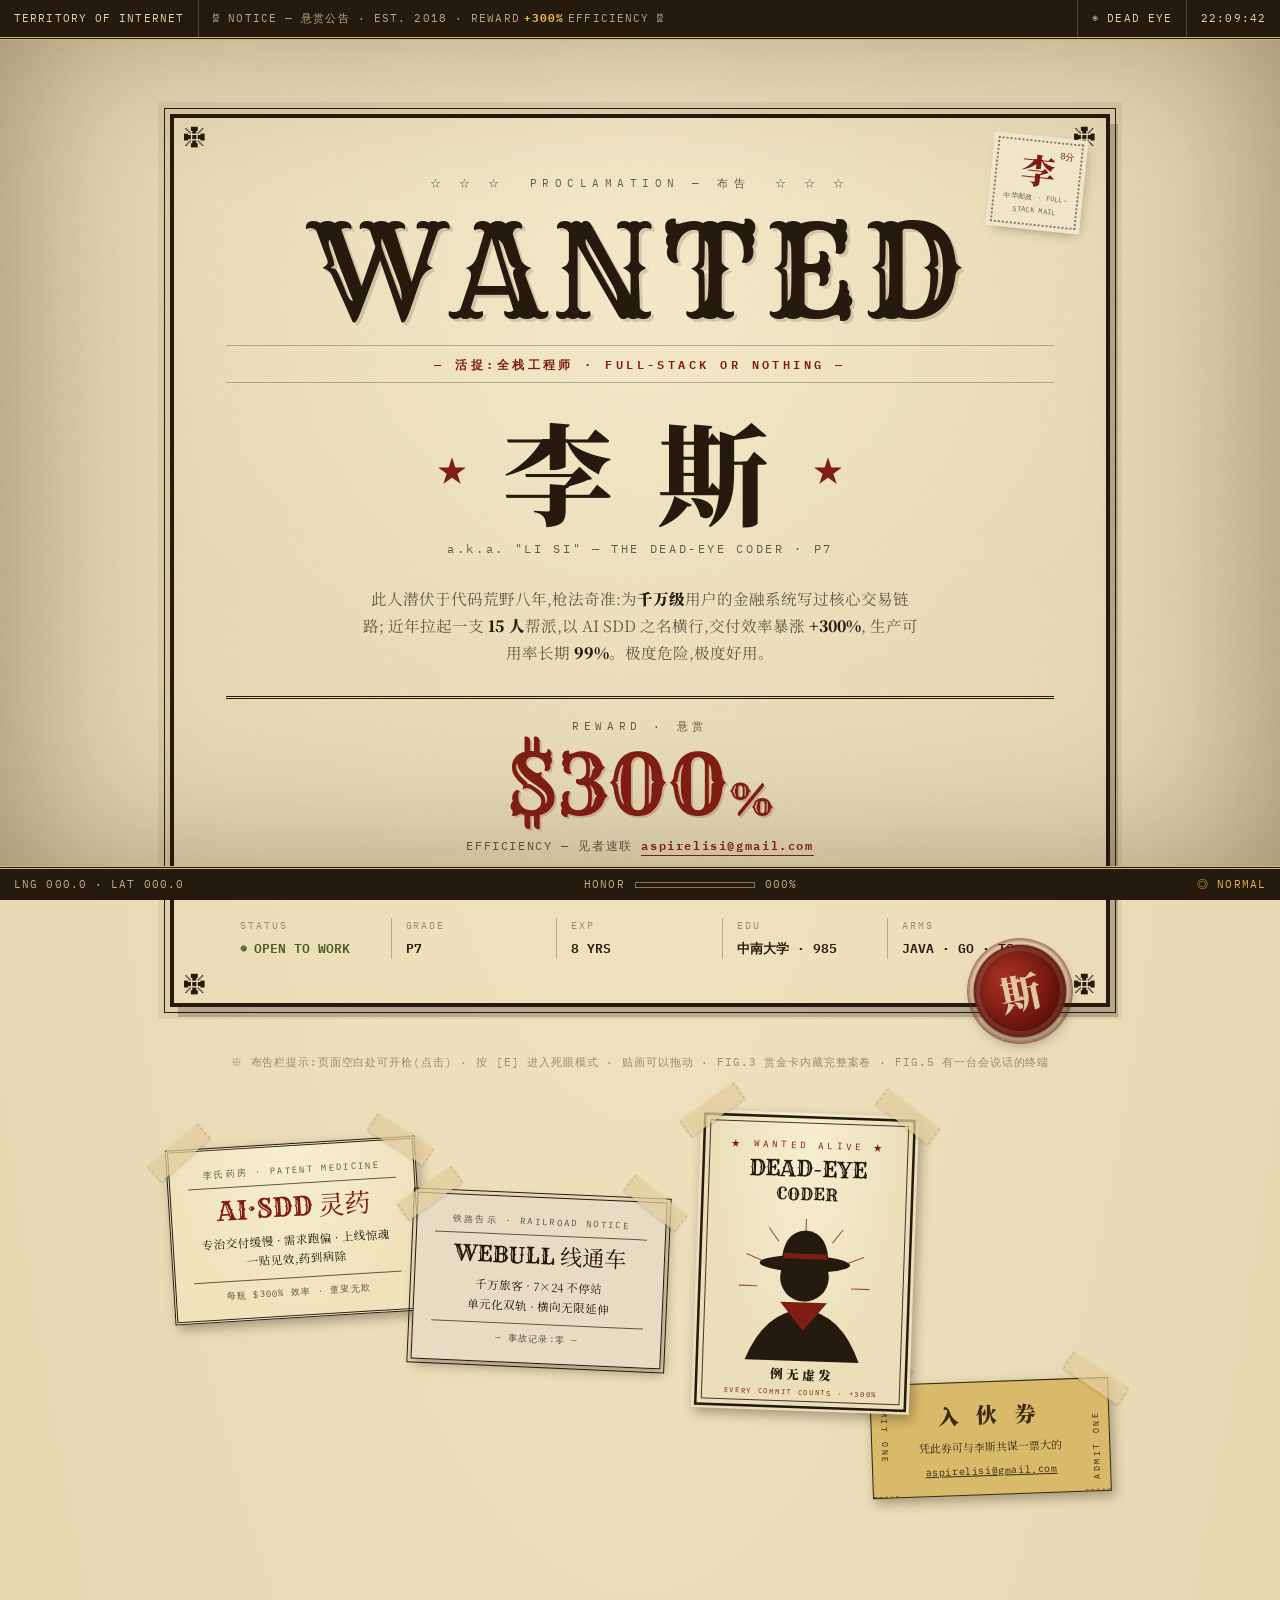
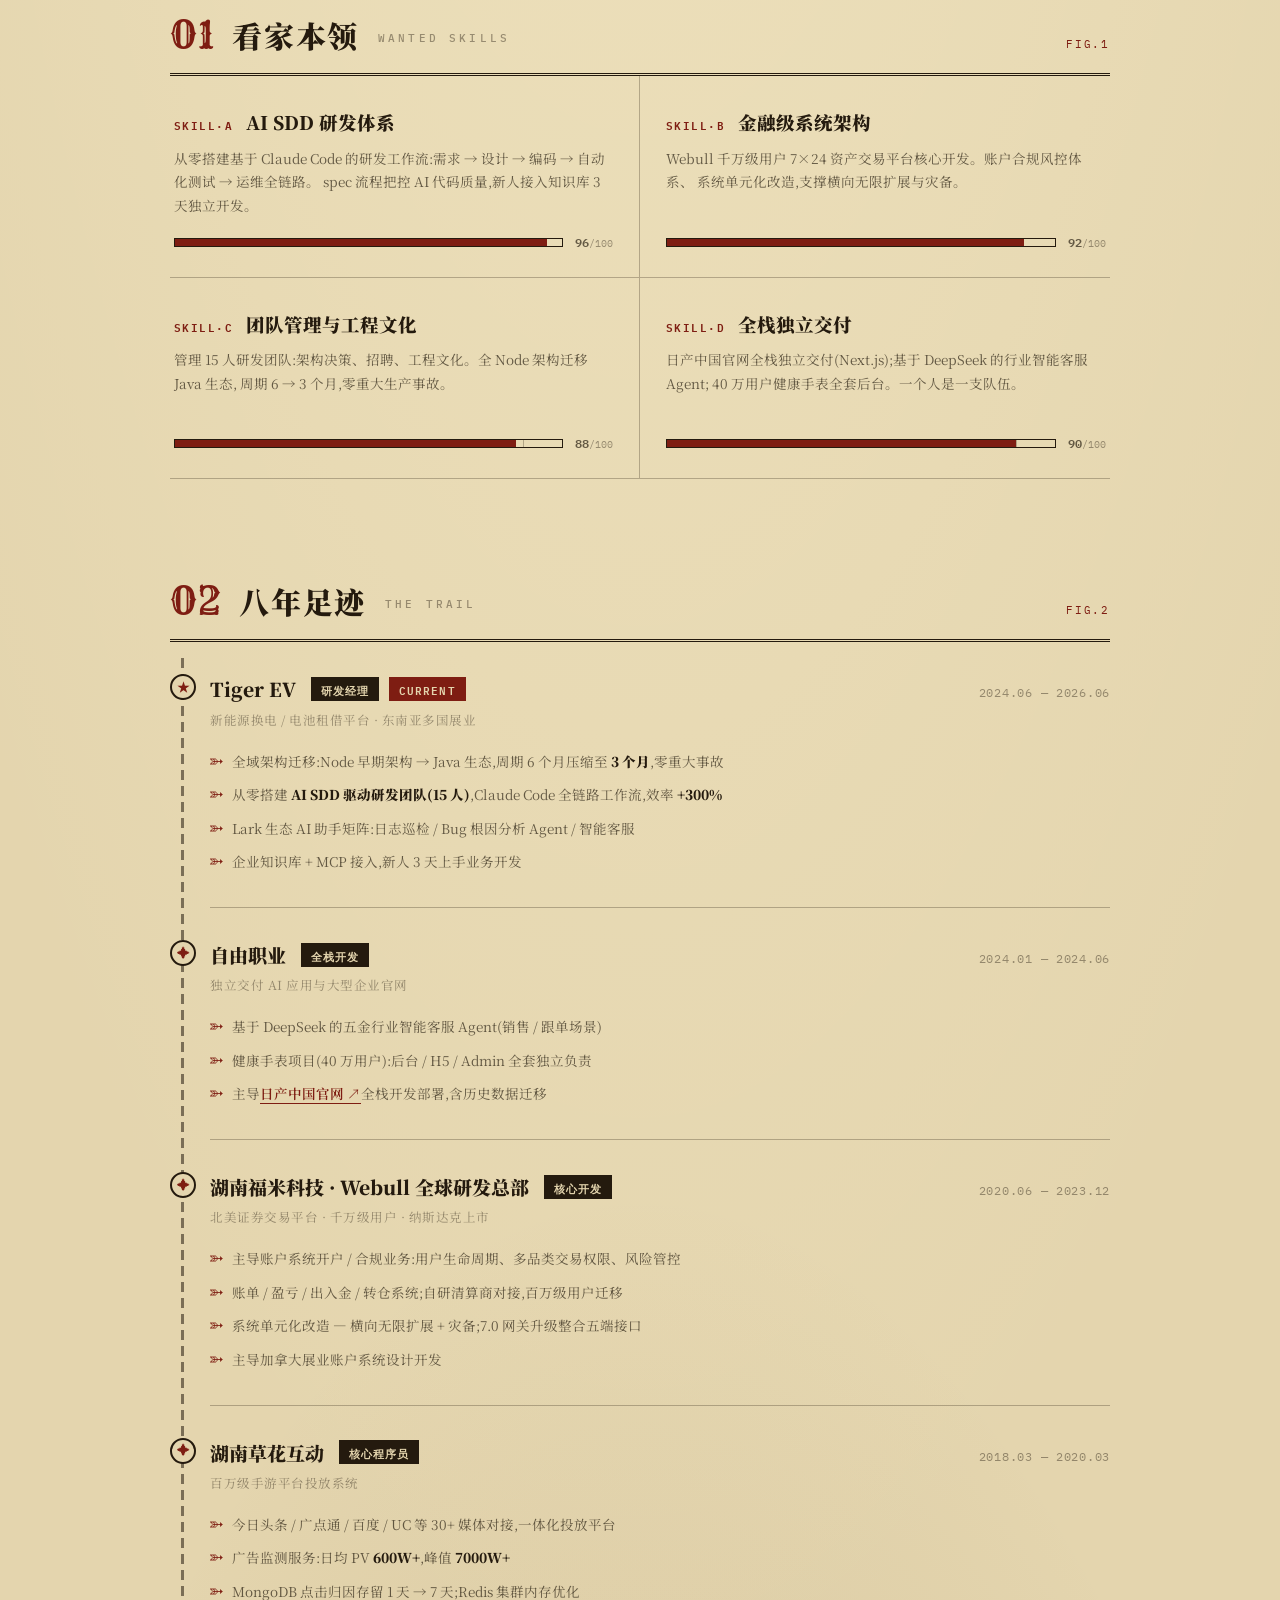
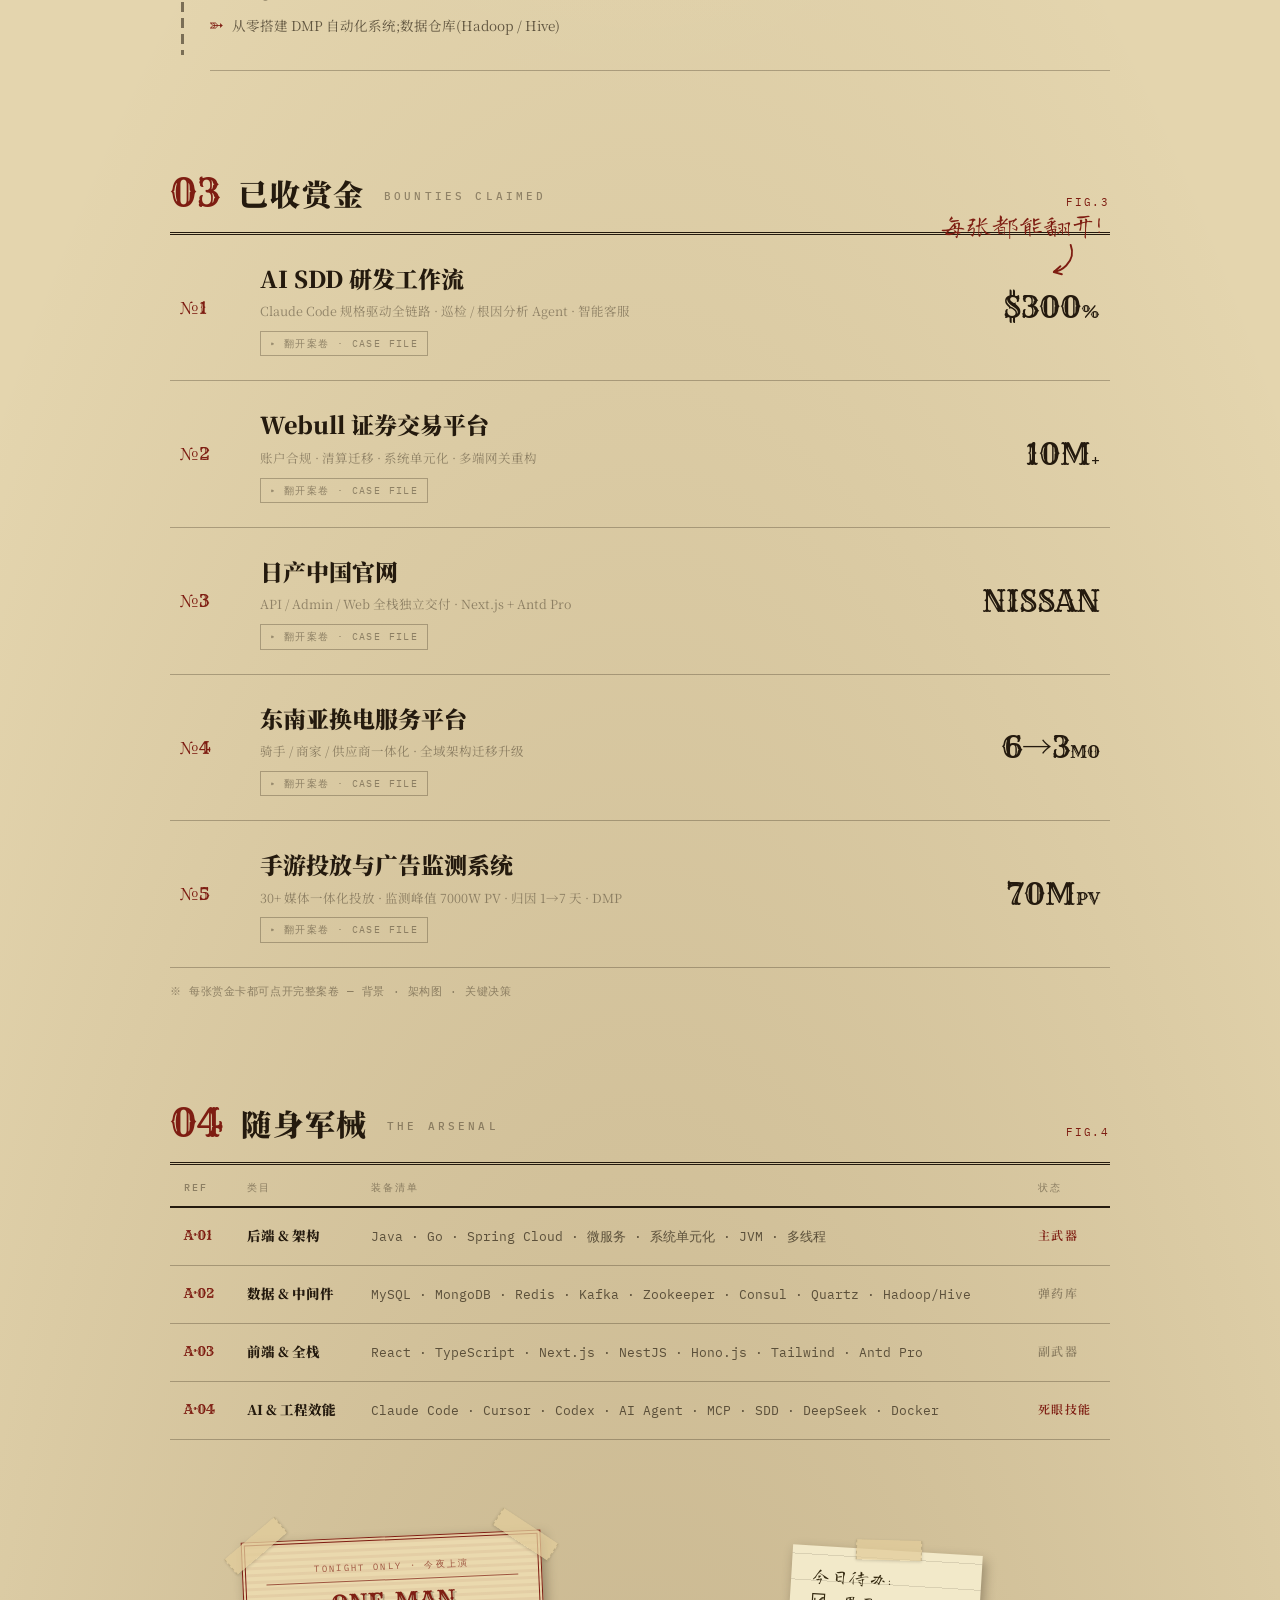
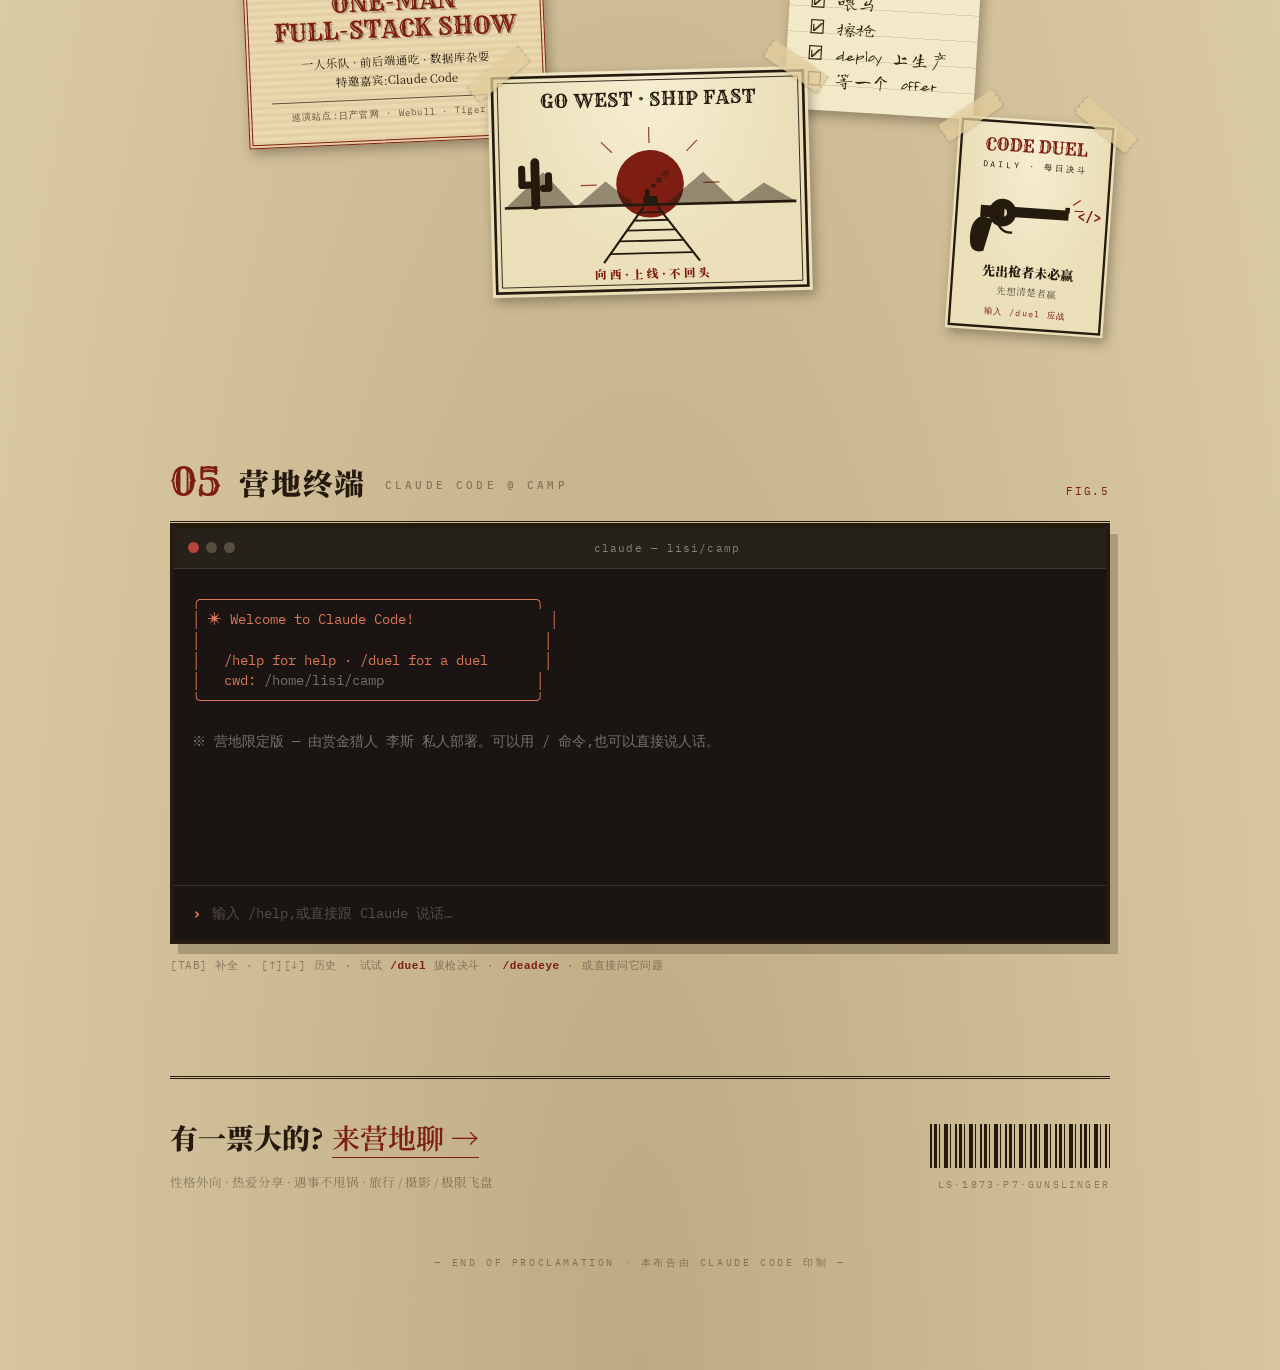
==== commit ddc8238a: "feat: 新增草花互动案卷(№5)— 投放与广告监测系统 - 第五张赏金卡 + 完整案卷:日均 600W/峰值 7000W PV、30+ 媒体、   归因存留 1→7 天、DMP 从 0 到 1 -" ====
--- a/index.html
+++ b/index.html
@@ -286,6 +286,16 @@
             <span class="work-open">▸ 翻开案卷 · CASE FILE</span>
           </div>
           <span class="work-reward" data-mark>6→3<i>MO</i></span>
+          <span class="work-stamp">CLAIMED</span>
+        </a>
+        <a class="work reveal" href="#case-caohua" data-case="case-caohua">
+          <span class="work-no">№5</span>
+          <div class="work-body">
+            <h3>手游投放与广告监测系统</h3>
+            <p>30+ 媒体一体化投放 · 监测峰值 7000W PV · 归因 1→7 天 · DMP</p>
+            <span class="work-open">▸ 翻开案卷 · CASE FILE</span>
+          </div>
+          <span class="work-reward" data-mark>70M<i>PV</i></span>
           <span class="work-stamp">CLAIMED</span>
         </a>
       </div>
@@ -763,6 +773,94 @@
       <p class="dos-role"><span>ROLE · 角色</span>研发经理 — 迁移方案制定与执行主导,15 人团队</p>
       <span class="dos-stamp">已归档</span>
     </article>
+
+    <!-- №5 草花互动 -->
+    <article class="dossier" id="case-caohua">
+      <header class="dos-head">
+        <span class="dos-eyebrow">CASE FILE №5 · 湖南草花互动 · 2018—2020</span>
+        <h3>手游投放与广告监测系统</h3>
+        <button class="dos-close" aria-label="合上案卷">✕ 合上案卷</button>
+      </header>
+      <dl class="dos-meta">
+        <div><dt>日均 PV</dt><dd>600W+</dd></div>
+        <div><dt>峰值 PV</dt><dd>7000W+</dd></div>
+        <div><dt>媒体对接</dt><dd>30+</dd></div>
+        <div><dt>归因存留</dt><dd>1→7 天</dd></div>
+      </dl>
+      <p class="dos-body">百万级手游平台的一体化投放系统,对接今日头条 / 广点通 / 百度 / UC 等 <b>30+ 媒体</b>。广告监测服务(曝光 / 点击 / 激活)日均 PV 600 万+、峰值 <b>7000 万+</b>,监测口毫秒级应答、重活全部经<b>消息队列异步消费</b>;点击归因库经 MongoDB 体系化改造,存留由 1 天扩展到 <b>7 天</b>;从零搭建 <b>DMP 自动化系统</b>,投放数据沉淀 Hadoop / Hive 数仓,形成投放 → 监测 → 归因 → 回传 → 调控的完整闭环。</p>
+      <figure class="dos-fig">
+        <svg viewBox="0 0 720 516" xmlns="http://www.w3.org/2000/svg" role="img" aria-label="投放与广告监测系统架构:异步监测链路、冷热归因存储与 DMP 闭环">
+          <!-- 顶行:媒体 / 用户 -->
+          <rect x="30" y="14" width="300" height="46" fill="none" stroke="#241A0E" stroke-width="2"/>
+          <text x="180" y="34" font-family="Noto Serif SC, serif" font-weight="900" font-size="13" fill="#241A0E" text-anchor="middle">30+ 媒体平台</text>
+          <text x="180" y="51" font-family="IBM Plex Mono, monospace" font-size="8.5" fill="#7E1D12" text-anchor="middle">今日头条 · 广点通 · 百度 · UC …</text>
+          <rect x="440" y="14" width="250" height="46" fill="none" stroke="#241A0E" stroke-width="2"/>
+          <text x="565" y="34" font-family="Noto Serif SC, serif" font-weight="900" font-size="13" fill="#241A0E" text-anchor="middle">手游用户行为</text>
+          <text x="565" y="51" font-family="IBM Plex Mono, monospace" font-size="8.5" fill="#241A0E" text-anchor="middle">曝光 · 点击 · 激活</text>
+          <!-- 投放平台 -->
+          <line x1="140" y1="60" x2="140" y2="108" stroke="#241A0E" stroke-width="1.6"/>
+          <text x="165" y="90" font-family="IBM Plex Mono, monospace" font-size="8" fill="#241A0E" text-anchor="middle">投放 API</text>
+          <rect x="30" y="110" width="220" height="52" fill="none" stroke="#241A0E" stroke-width="2"/>
+          <text x="140" y="132" font-family="Noto Serif SC, serif" font-weight="900" font-size="13" fill="#241A0E" text-anchor="middle">一体化投放平台</text>
+          <text x="140" y="150" font-family="IBM Plex Mono, monospace" font-size="8" fill="#241A0E" text-anchor="middle">计划 · 创意 · 预算 · 30+ 媒体一键投放</text>
+          <!-- 监测链路 -->
+          <line x1="565" y1="60" x2="545" y2="94" stroke="#7E1D12" stroke-width="1.8"/>
+          <text x="628" y="82" font-family="IBM Plex Mono, monospace" font-size="8" fill="#7E1D12" text-anchor="middle">监测链接 · 峰值 7000W PV</text>
+          <rect x="400" y="96" width="290" height="44" fill="none" stroke="#7E1D12" stroke-width="2"/>
+          <text x="545" y="115" font-family="Noto Serif SC, serif" font-weight="900" font-size="13" fill="#7E1D12" text-anchor="middle">监测接收服务 × N</text>
+          <text x="545" y="132" font-family="IBM Plex Mono, monospace" font-size="8" fill="#241A0E" text-anchor="middle">毫秒级应答 · 只收不算 — 削峰第一道闸</text>
+          <line x1="545" y1="140" x2="545" y2="168" stroke="#241A0E" stroke-width="1.6"/>
+          <rect x="400" y="170" width="290" height="30" fill="none" stroke="#241A0E" stroke-width="2"/>
+          <text x="545" y="190" font-family="IBM Plex Mono, monospace" font-size="10" fill="#241A0E" text-anchor="middle" letter-spacing="2">消息队列 · ASYNC</text>
+          <line x1="545" y1="200" x2="545" y2="228" stroke="#241A0E" stroke-width="1.6"/>
+          <rect x="400" y="230" width="290" height="44" fill="none" stroke="#241A0E" stroke-width="2"/>
+          <text x="545" y="249" font-family="Noto Serif SC, serif" font-weight="900" font-size="13" fill="#241A0E" text-anchor="middle">异步消费 · 归因引擎</text>
+          <text x="545" y="266" font-family="IBM Plex Mono, monospace" font-size="8" fill="#241A0E" text-anchor="middle">解析 · 去重 · 点击归因匹配</text>
+          <!-- 转化回传 -->
+          <line x1="400" y1="252" x2="252" y2="252" stroke="#241A0E" stroke-width="1.6"/>
+          <rect x="30" y="230" width="220" height="44" fill="none" stroke="#241A0E" stroke-width="2"/>
+          <text x="140" y="249" font-family="Noto Serif SC, serif" font-weight="900" font-size="13" fill="#241A0E" text-anchor="middle">转化回传服务</text>
+          <text x="140" y="266" font-family="IBM Plex Mono, monospace" font-size="8" fill="#241A0E" text-anchor="middle">激活 / 付费 → 媒体 API · 驱动 oCPX</text>
+          <path d="M100,230 L100,166" fill="none" stroke="#7E1D12" stroke-width="1.4" stroke-dasharray="5 4"/>
+          <path d="M100,166 L100,60" fill="none" stroke="#7E1D12" stroke-width="1.4" stroke-dasharray="5 4"/>
+          <text x="76" y="200" font-family="IBM Plex Mono, monospace" font-size="8" fill="#7E1D12" text-anchor="middle">回传</text>
+          <!-- 冷热存储 -->
+          <line x1="480" y1="274" x2="400" y2="306" stroke="#241A0E" stroke-width="1.4"/>
+          <line x1="610" y1="274" x2="600" y2="306" stroke="#241A0E" stroke-width="1.4"/>
+          <rect x="290" y="308" width="190" height="66" fill="none" stroke="#241A0E" stroke-width="2"/>
+          <text x="385" y="328" font-family="Noto Serif SC, serif" font-weight="900" font-size="12.5" fill="#241A0E" text-anchor="middle">Redis · 热层</text>
+          <text x="385" y="346" font-family="IBM Plex Mono, monospace" font-size="7.5" fill="#241A0E" text-anchor="middle">近期点击索引 · 结构改造省内存</text>
+          <text x="385" y="362" font-family="IBM Plex Mono, monospace" font-size="7.5" fill="#241A0E" text-anchor="middle">大 KEY 拆分 · 过期策略</text>
+          <rect x="500" y="308" width="190" height="66" fill="none" stroke="#7E1D12" stroke-width="2"/>
+          <text x="595" y="326" font-family="Noto Serif SC, serif" font-weight="900" font-size="12.5" fill="#7E1D12" text-anchor="middle">MongoDB · 归因库</text>
+          <text x="595" y="343" font-family="IBM Plex Mono, monospace" font-size="7.5" fill="#241A0E" text-anchor="middle">分片集群 · 按天分集合 + TTL</text>
+          <text x="595" y="357" font-family="IBM Plex Mono, monospace" font-size="7.5" fill="#241A0E" text-anchor="middle">字段精简压缩 · 索引优化</text>
+          <text x="595" y="371" font-family="IBM Plex Mono, monospace" font-size="8" fill="#7E1D12" text-anchor="middle">存留 1 → 7 天</text>
+          <line x1="482" y1="341" x2="498" y2="341" stroke="#7E1D12" stroke-width="1.2" stroke-dasharray="4 3"/>
+          <!-- 数仓 + DMP -->
+          <line x1="480" y1="374" x2="420" y2="420" stroke="#241A0E" stroke-width="1.4"/>
+          <rect x="30" y="422" width="660" height="70" fill="none" stroke="#241A0E" stroke-width="2"/>
+          <line x1="250" y1="422" x2="250" y2="492" stroke="#241A0E" stroke-width="0.8" opacity="0.3"/>
+          <text x="140" y="450" font-family="IBM Plex Mono, monospace" font-size="10.5" fill="#241A0E" text-anchor="middle">HADOOP / HIVE</text>
+          <text x="140" y="470" font-family="Noto Serif SC, serif" font-size="10.5" fill="#241A0E" text-anchor="middle">投放数据仓库</text>
+          <text x="470" y="446" font-family="Noto Serif SC, serif" font-weight="900" font-size="13" fill="#7E1D12" text-anchor="middle">DMP 自动化系统(0 → 1)</text>
+          <text x="470" y="466" font-family="IBM Plex Mono, monospace" font-size="8.5" fill="#241A0E" text-anchor="middle">人群包构建与同步 · 自动化投放调控 · 效果报表分析</text>
+          <path d="M30,457 L14,457 L14,136 L28,136" fill="none" stroke="#7E1D12" stroke-width="1.4" stroke-dasharray="5 4"/>
+          <text x="14" y="290" font-family="IBM Plex Mono, monospace" font-size="8" fill="#7E1D12" text-anchor="middle" transform="rotate(-90 14 290)">策略反哺投放</text>
+        </svg>
+        <figcaption>FIG.E — 投放 → 监测 → 归因 → 回传 → 调控闭环:异步链路扛峰值,冷热分层存 7 天归因</figcaption>
+      </figure>
+      <h4 class="dos-sub">关键决策</h4>
+      <ul class="dos-list">
+        <li><b>只收不算,削峰第一道闸</b>:监测口毫秒级应答,解析 / 去重 / 归因全部甩给消息队列后的消费集群 — 7000W 峰值下监测链接永不超时,广告计费数据一条不丢</li>
+        <li><b>归因库四板斧,存留 1→7 天</b>:冷热分层(Redis 热索引 + MongoDB 冷库)、分片集群 + 索引优化、字段精简压缩、按天分集合 + TTL 滚动 — 同样的资源,归因窗口翻 7 倍,长转化周期游戏的投放效果从此可评估</li>
+        <li><b>Redis 只留热的</b>:点击明细整体迁往 MongoDB,Redis 经数据结构改造、大 key 拆分与过期策略治理,集群内存从告警线拉回安全水位</li>
+        <li><b>DMP 闭环而非报表工具</b>:数仓沉淀 → 人群包同步媒体 → 出价预算自动调控 → 转化回传驱动媒体 oCPX — 投放运营从人肉盯盘变成系统闭环</li>
+        <li><b>一套平台收口 30+ 媒体</b>:各家投放 / 监测 / 回传协议的差异在平台层统一适配,运营不用学 30 套后台</li>
+      </ul>
+      <p class="dos-role"><span>ROLE · 角色</span>核心程序员 — 监测与归因链路主力,DMP 从 0 到 1</p>
+      <span class="dos-stamp">已归档</span>
+    </article>
   </div>
 
   <!-- 底部状态栏 -->
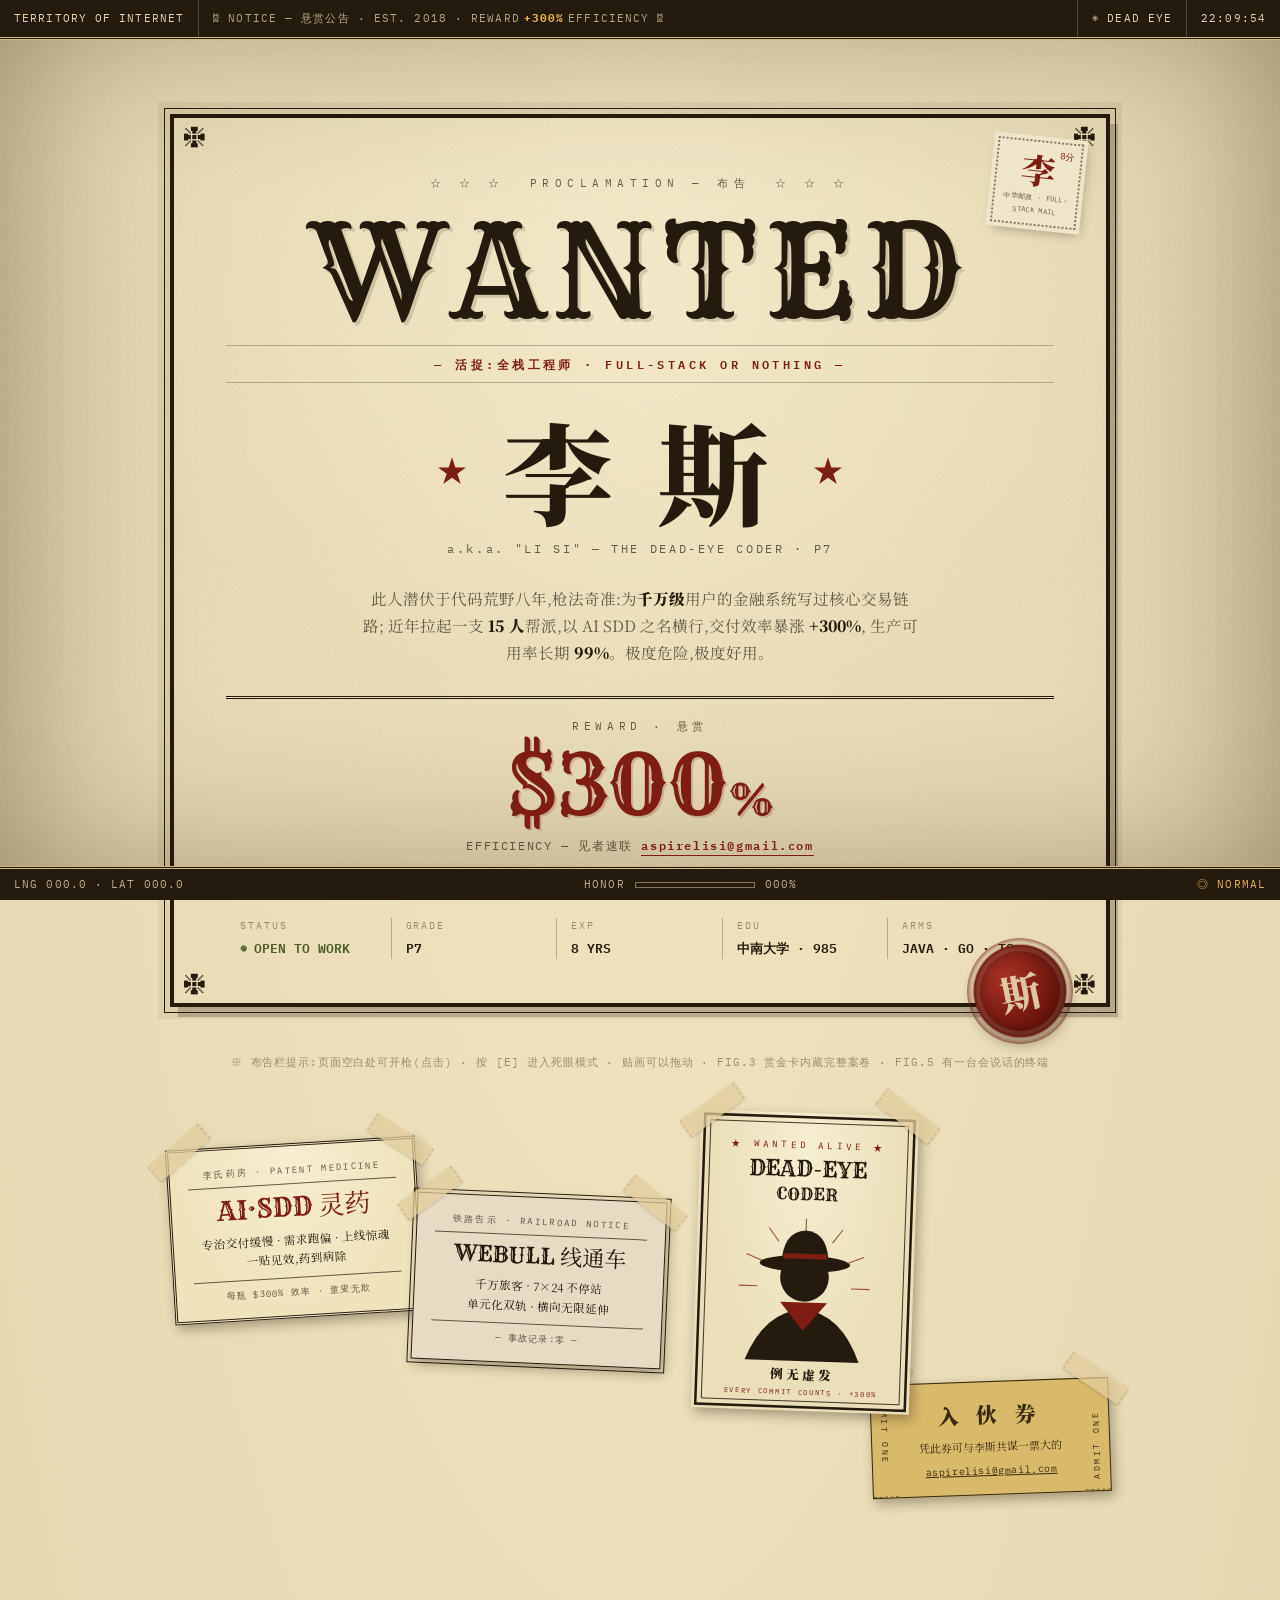
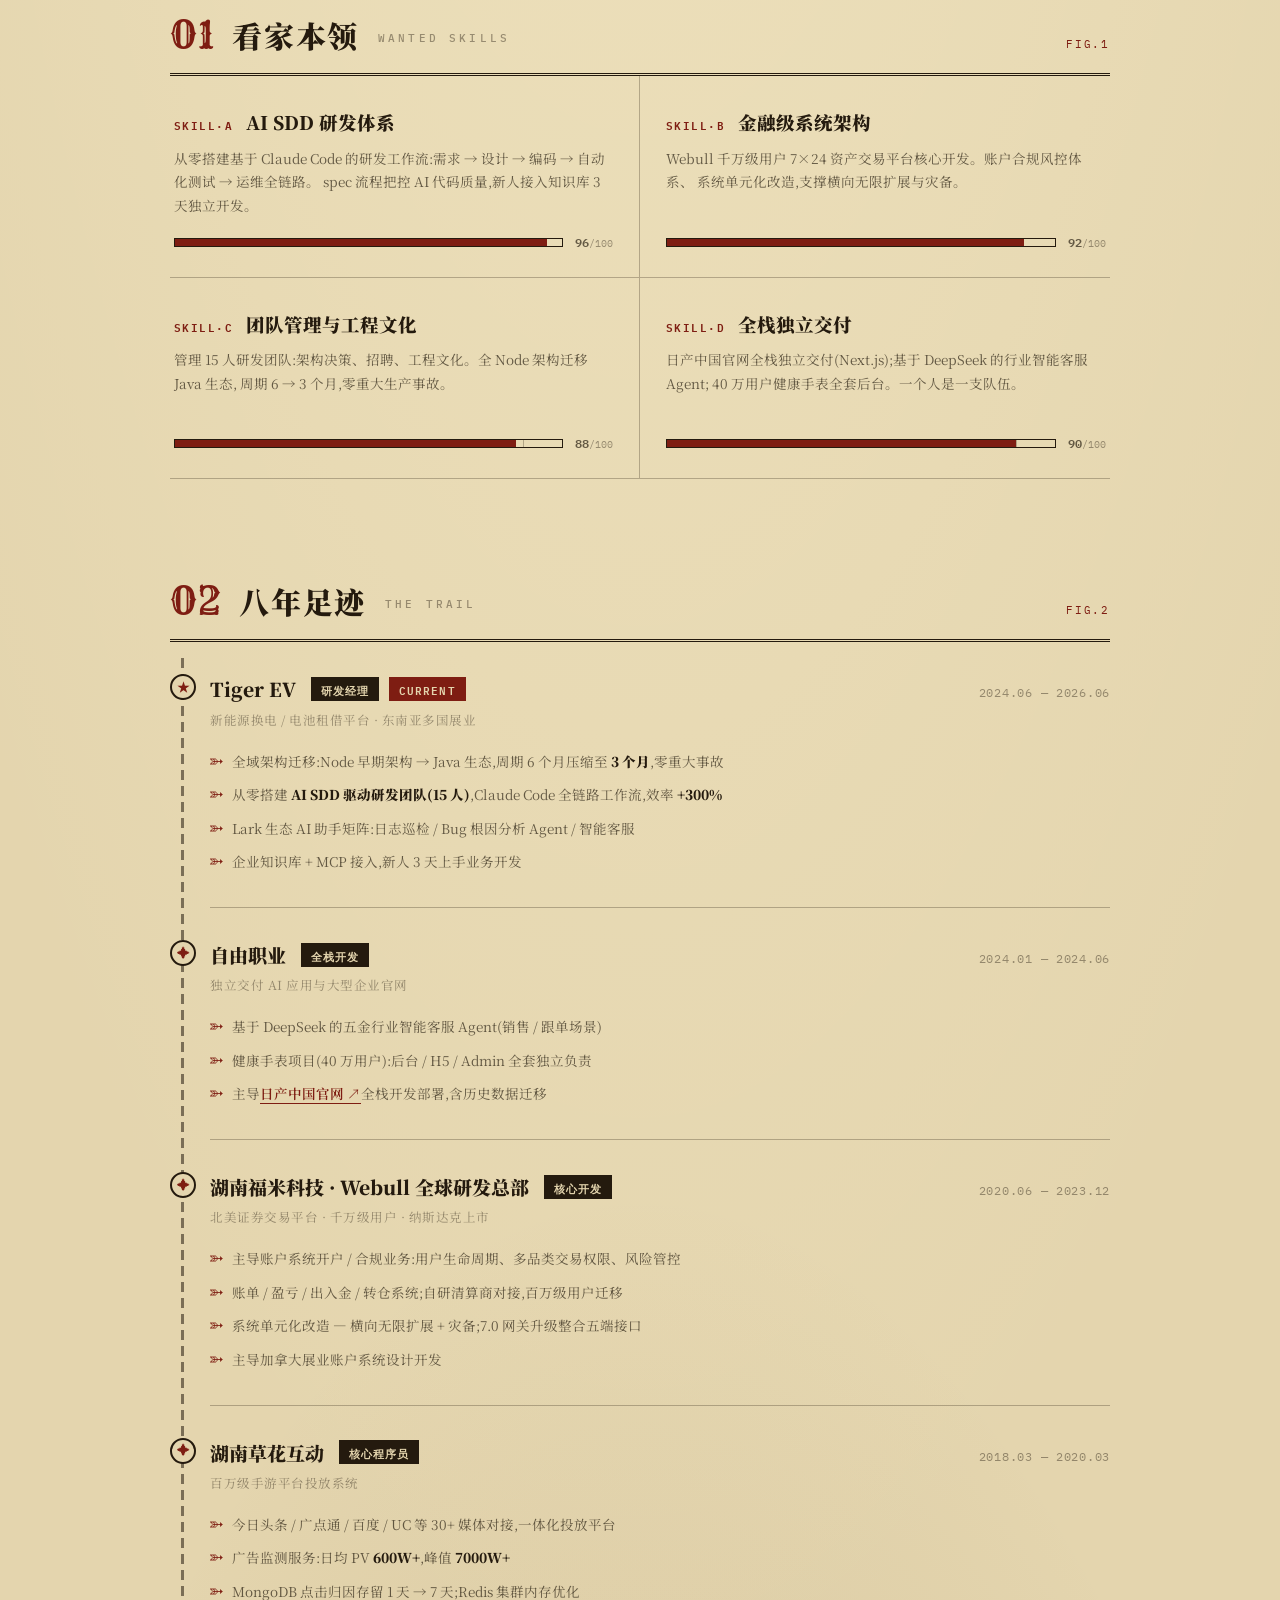
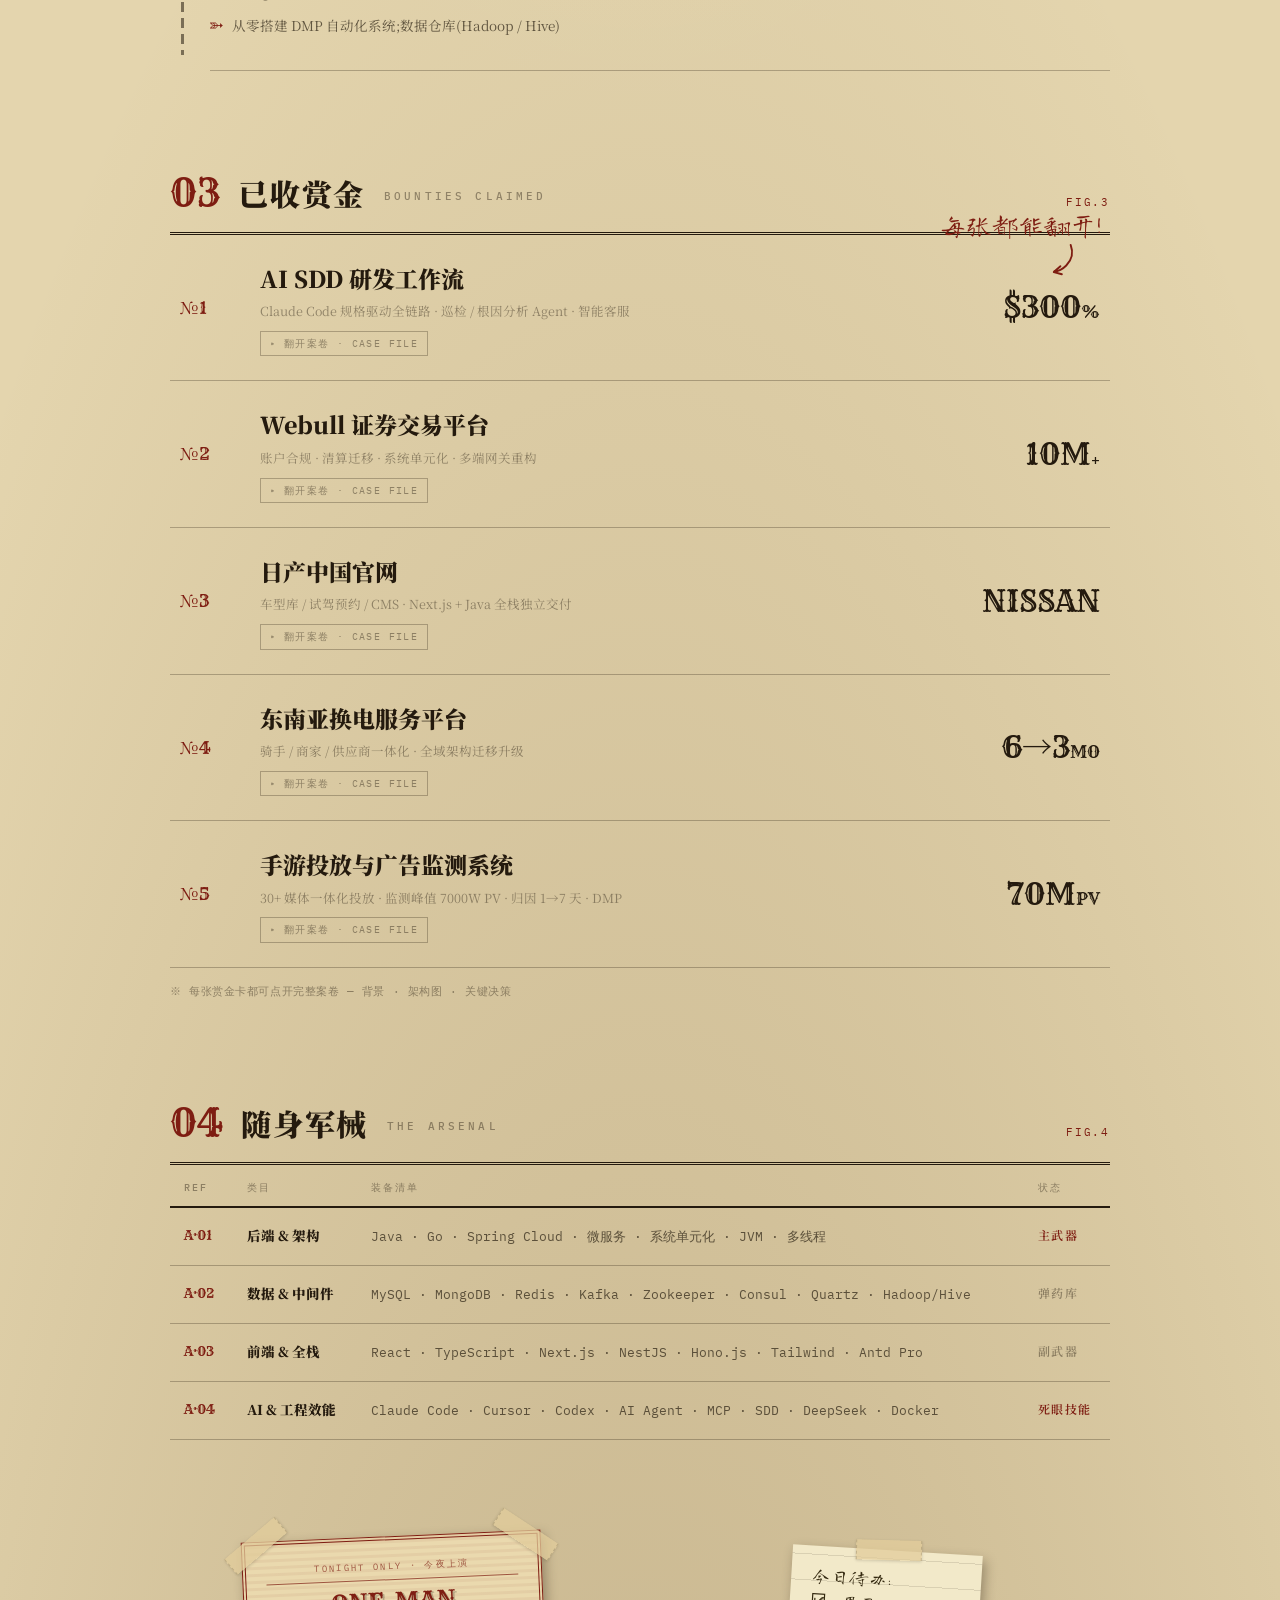
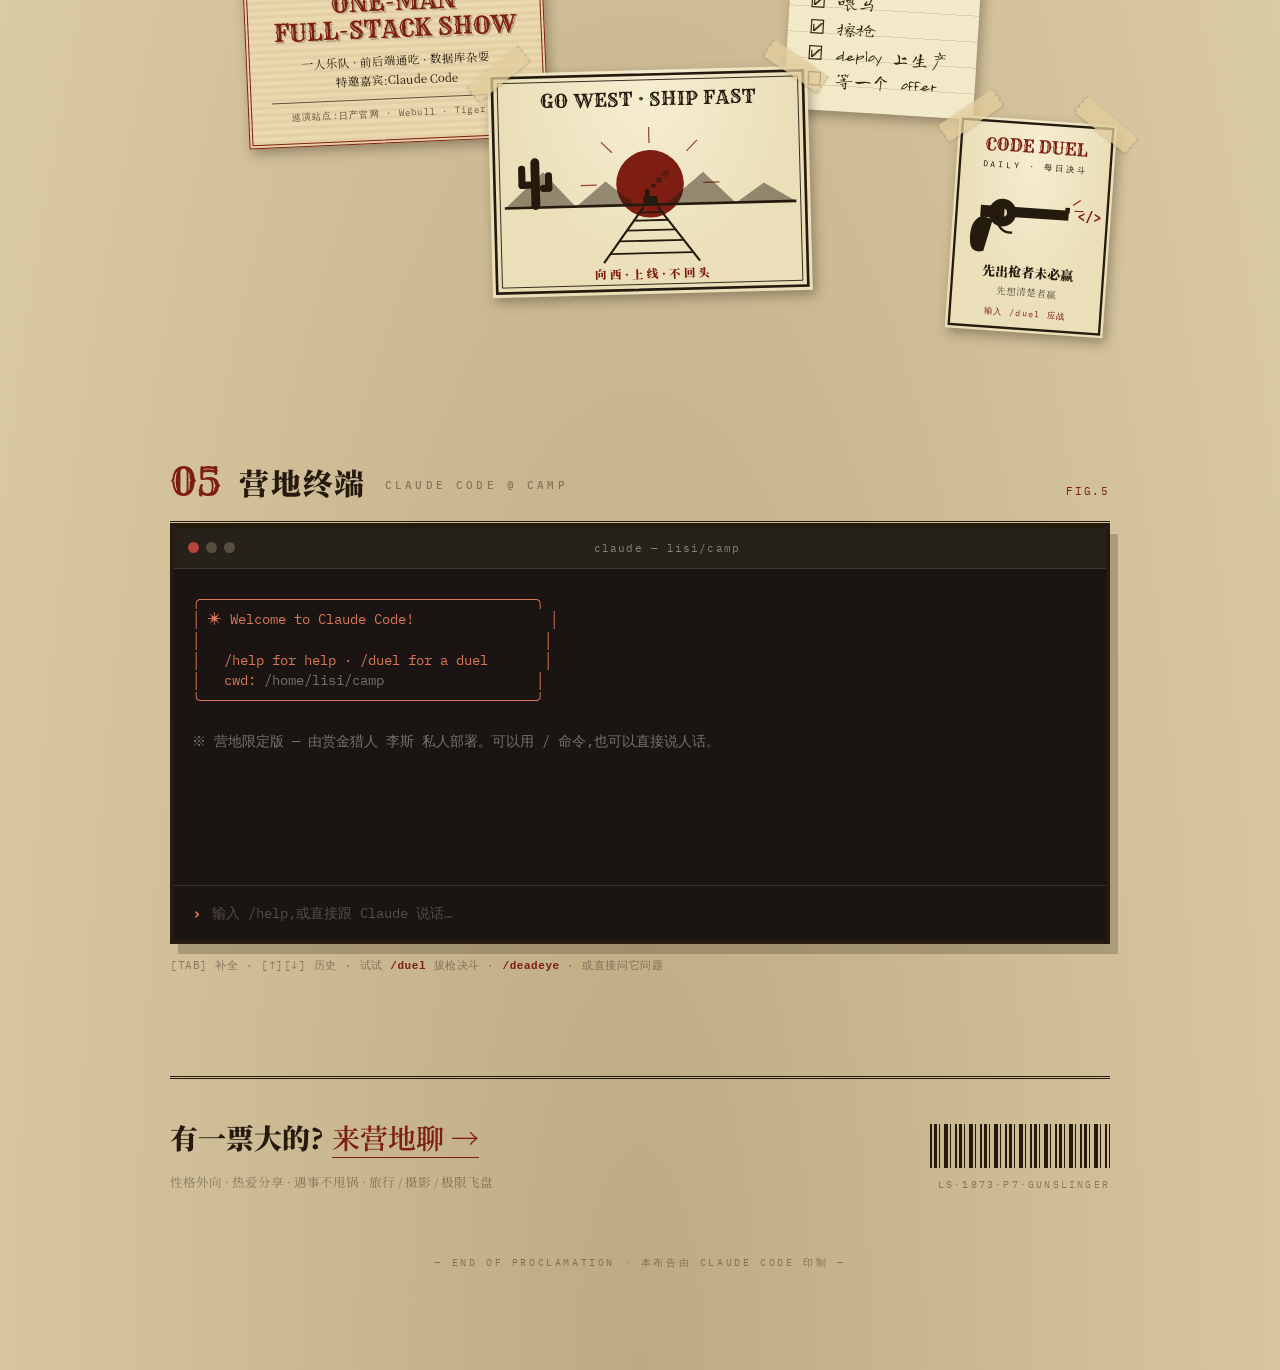
==== commit 8c51515c: "feat: 校对充实 №1 AI SDD 与 №3 日产案卷 №1:工作流图重绘 — AI 生成 spec → 工程师评审闸门(含打回回路)→ 编码/测试(以 spec 为验收基准)/上线,度量口径侧" ====
--- a/index.html
+++ b/index.html
@@ -272,7 +272,7 @@
           <span class="work-no">№3</span>
           <div class="work-body">
             <h3>日产中国官网</h3>
-            <p>API / Admin / Web 全栈独立交付 · Next.js + Antd Pro</p>
+            <p>车型库 / 试驾预约 / CMS · Next.js + Java 全栈独立交付</p>
             <span class="work-open">▸ 翻开案卷 · CASE FILE</span>
           </div>
           <span class="work-reward">NISSAN</span>
@@ -479,39 +479,90 @@
         <div><dt>团队规模</dt><dd>15 人</dd></div>
         <div><dt>新人上手</dt><dd>3 天</dd></div>
       </dl>
-      <p class="dos-body">从零搭建基于 Claude Code 的 <b>SDD(规格驱动开发)</b>研发体系,覆盖需求 → 设计 → 编码 → 自动化测试 → 运维全链路。AI 产出的代码不直接进主干 — 全部经由 spec 评审把控质量;企业知识库 + MCP 接入让新成员 3 天即可独立开发业务。</p>
+      <p class="dos-body">从零搭建基于 Claude Code 的 <b>SDD(规格驱动开发)</b>研发体系,覆盖需求 → spec → 编码 → 自动化测试 → 运维全链路。需求先由 <b>AI 生成模板化 spec</b>,工程师评审把关后才进入编码;spec 同时是自动化测试与交付验收的<b>基准</b>,归档进企业知识库经 MCP 反哺 AI 与新人。效率 <b>+300%</b> 经需求交付周期、迭代吞吐、交付频率与返工率多口径交叉度量。</p>
       <figure class="dos-fig">
-        <svg viewBox="0 0 720 252" xmlns="http://www.w3.org/2000/svg" role="img" aria-label="AI SDD 工作流架构示意">
+        <svg viewBox="0 0 720 412" xmlns="http://www.w3.org/2000/svg" role="img" aria-label="AI SDD 工作流:AI 生成 spec、人工评审闸门、spec 基准交付与运维 Agent 矩阵">
+          <!-- Row A:spec 流水线 -->
           <g fill="none" stroke="#241A0E" stroke-width="2">
-            <rect x="14" y="38" width="118" height="46"/><rect x="158" y="38" width="118" height="46"/>
-            <rect x="302" y="38" width="118" height="46"/><rect x="446" y="38" width="118" height="46"/>
-            <rect x="590" y="38" width="118" height="46"/>
-          </g>
-          <g font-family="Noto Serif SC, serif" font-weight="900" font-size="14" fill="#241A0E" text-anchor="middle">
-            <text x="73" y="58">需求卷宗</text><text x="217" y="58">SPEC 评审</text>
-            <text x="361" y="58">AI 编码</text><text x="505" y="58">自动化测试</text><text x="649" y="58">部署上线</text>
-          </g>
-          <g font-family="IBM Plex Mono, monospace" font-size="9" fill="#7E1D12" text-anchor="middle">
-            <text x="73" y="74">REQUIREMENT</text><text x="217" y="74">质量闸门</text>
-            <text x="361" y="74">CLAUDE CODE</text><text x="505" y="74">CI GATE</text><text x="649" y="74">SHIP</text>
+            <rect x="30" y="16" width="120" height="46"/><rect x="180" y="16" width="160" height="46"/>
+          </g>
+          <rect x="370" y="16" width="180" height="46" fill="none" stroke="#7E1D12" stroke-width="2"/>
+          <g font-family="Noto Serif SC, serif" font-weight="900" font-size="13" text-anchor="middle">
+            <text x="90" y="38" fill="#241A0E">需求卷宗</text>
+            <text x="260" y="38" fill="#241A0E">AI 生成 SPEC</text>
+            <text x="460" y="38" fill="#7E1D12">工程师评审</text>
+          </g>
+          <g font-family="IBM Plex Mono, monospace" font-size="8" text-anchor="middle">
+            <text x="90" y="53" fill="#7E1D12">REQUIREMENT</text>
+            <text x="260" y="53" fill="#241A0E">模板化分节 · CLAUDE CODE 起草</text>
+            <text x="460" y="53" fill="#241A0E">质量闸门 · 缺项不准开工</text>
           </g>
           <g fill="#7E1D12" font-family="IBM Plex Mono, monospace" font-size="14" text-anchor="middle">
-            <text x="145" y="66">→</text><text x="289" y="66">→</text><text x="433" y="66">→</text><text x="577" y="66">→</text>
-          </g>
-          <path d="M649,84 L649,124 L440,124" fill="none" stroke="#7E1D12" stroke-width="1.6" stroke-dasharray="5 4"/>
-          <rect x="160" y="106" width="280" height="52" fill="none" stroke="#7E1D12" stroke-width="2"/>
-          <text x="300" y="128" font-family="Noto Serif SC, serif" font-weight="900" font-size="13" fill="#7E1D12" text-anchor="middle">运维 Agent 矩阵(Lark 生态)</text>
-          <text x="300" y="146" font-family="IBM Plex Mono, monospace" font-size="9.5" fill="#241A0E" text-anchor="middle">日志巡检 · Bug 根因分析 · 智能客服</text>
-          <rect x="14" y="188" width="694" height="40" fill="none" stroke="#241A0E" stroke-width="2" stroke-dasharray="7 4"/>
-          <text x="361" y="212" font-family="IBM Plex Mono, monospace" font-size="10.5" fill="#241A0E" text-anchor="middle">底座:企业知识库 + MCP — 新人 3 天独立开发 · spec 沉淀为团队资产</text>
+            <text x="165" y="44">→</text><text x="355" y="44">→</text>
+          </g>
+          <path d="M460,16 Q360,2 262,15" fill="none" stroke="#7E1D12" stroke-width="1.3" stroke-dasharray="5 4"/>
+          <text x="360" y="10" font-family="IBM Plex Mono, monospace" font-size="7.5" fill="#7E1D12" text-anchor="middle">打回重写</text>
+          <text x="360" y="78" font-family="IBM Plex Mono, monospace" font-size="8" fill="#241A0E" text-anchor="middle">spec 分节:需求背景 / 技术方案 / 接口定义 / 测试用例</text>
+          <!-- 度量口径 -->
+          <rect x="580" y="16" width="120" height="120" fill="none" stroke="#241A0E" stroke-width="1.6" stroke-dasharray="6 4"/>
+          <text x="640" y="36" font-family="IBM Plex Mono, monospace" font-size="9" fill="#7E1D12" text-anchor="middle" letter-spacing="2">度量口径</text>
+          <g font-family="Noto Serif SC, serif" font-size="9.5" fill="#241A0E" text-anchor="middle">
+            <text x="640" y="56">需求交付周期对比</text>
+            <text x="640" y="72">迭代吞吐量</text>
+            <text x="640" y="88">交付频率 + 返工率</text>
+            <text x="640" y="104">典型案例实测</text>
+          </g>
+          <text x="640" y="126" font-family="IBM Plex Mono, monospace" font-size="10" fill="#7E1D12" text-anchor="middle">⇒ +300%</text>
+          <!-- 通过 → Row B -->
+          <line x1="460" y1="62" x2="200" y2="120" stroke="#241A0E" stroke-width="1.6"/>
+          <text x="315" y="98" font-family="IBM Plex Mono, monospace" font-size="8" fill="#241A0E" text-anchor="middle">评审通过</text>
+          <!-- Row B:交付流水线 -->
+          <g fill="none" stroke="#241A0E" stroke-width="2">
+            <rect x="110" y="122" width="170" height="46"/><rect x="310" y="122" width="180" height="46"/><rect x="520" y="122" width="130" height="46"/>
+          </g>
+          <g font-family="Noto Serif SC, serif" font-weight="900" font-size="13" fill="#241A0E" text-anchor="middle">
+            <text x="195" y="144">AI 编码</text><text x="400" y="144">自动化测试</text><text x="585" y="144">部署上线</text>
+          </g>
+          <g font-family="IBM Plex Mono, monospace" font-size="8" text-anchor="middle">
+            <text x="195" y="159" fill="#241A0E">CLAUDE CODE · SPEC 上下文</text>
+            <text x="400" y="159" fill="#7E1D12">以 SPEC 为验收基准</text>
+            <text x="585" y="159" fill="#241A0E">SHIP</text>
+          </g>
+          <g fill="#7E1D12" font-family="IBM Plex Mono, monospace" font-size="14" text-anchor="middle">
+            <text x="295" y="150">→</text><text x="505" y="150">→</text>
+          </g>
+          <!-- 线上反馈 → Agent 矩阵 -->
+          <line x1="585" y1="168" x2="500" y2="200" stroke="#7E1D12" stroke-width="1.4" stroke-dasharray="5 4"/>
+          <text x="590" y="192" font-family="IBM Plex Mono, monospace" font-size="8" fill="#7E1D12" text-anchor="middle">线上反馈</text>
+          <!-- Row C:运维 Agent 矩阵 -->
+          <rect x="30" y="200" width="540" height="118" fill="none" stroke="#7E1D12" stroke-width="2"/>
+          <text x="300" y="222" font-family="IBM Plex Mono, monospace" font-size="10" fill="#7E1D12" text-anchor="middle">运维 AGENT 矩阵 — LARK 生态 · CLAUDE CODE + MCP 驱动</text>
+          <line x1="46" y1="232" x2="554" y2="232" stroke="#241A0E" stroke-width="0.8" opacity="0.3"/>
+          <g fill="none" stroke="#241A0E" stroke-width="1.5">
+            <rect x="50" y="244" width="160" height="60"/><rect x="222" y="244" width="160" height="60"/><rect x="394" y="244" width="160" height="60"/>
+          </g>
+          <g font-family="Noto Serif SC, serif" font-weight="900" font-size="12" fill="#241A0E" text-anchor="middle">
+            <text x="130" y="264">日志巡检 Agent</text><text x="302" y="264">根因分析 Agent</text><text x="474" y="264">智能客服 Agent</text>
+          </g>
+          <g font-family="IBM Plex Mono, monospace" font-size="7.5" fill="#241A0E" text-anchor="middle">
+            <text x="130" y="280">定时巡检日志与监控</text><text x="302" y="280">告警触发 · 自动翻</text><text x="474" y="280">接企业知识库</text>
+            <text x="130" y="293">主动推送 LARK 告警</text><text x="302" y="293">日志 / 代码 / 最近发布</text><text x="474" y="293">工单与咨询处理</text>
+          </g>
+          <!-- 底座 -->
+          <line x1="300" y1="318" x2="300" y2="344" stroke="#241A0E" stroke-width="1.4" stroke-dasharray="4 3"/>
+          <rect x="30" y="346" width="660" height="52" fill="none" stroke="#241A0E" stroke-width="2" stroke-dasharray="7 4"/>
+          <text x="360" y="368" font-family="IBM Plex Mono, monospace" font-size="9.5" fill="#7E1D12" text-anchor="middle" letter-spacing="2">企业知识库 + MCP · KNOWLEDGE BASE</text>
+          <text x="360" y="386" font-family="IBM Plex Mono, monospace" font-size="9" fill="#241A0E" text-anchor="middle">评审过的 spec 归档为资产 · 业务上下文喂给 AI 与新人 — 新人 3 天独立开发</text>
         </svg>
-        <figcaption>FIG.A — 规格驱动全链路,AI 编码前后各设一道质量闸门</figcaption>
+        <figcaption>FIG.A — AI 产能用在生成,人的判断力用在把关;spec 是编码、测试与验收的同一基准</figcaption>
       </figure>
       <h4 class="dos-sub">关键决策</h4>
       <ul class="dos-list">
-        <li><b>spec 先行</b>:AI 写代码之前先过规格评审,把控质量的是流程而不是运气 — 这是效率 +300% 还能保住 99% 可用率的原因</li>
-        <li><b>运维也 AI 化</b>:日志巡检、Bug 根因分析做成 Lark 生态的 Agent 矩阵,告警到定位不再依赖人肉翻日志</li>
-        <li><b>知识库即入职流程</b>:业务知识沉淀进知识库并通过 MCP 喂给 AI,新人 3 天上手,团队不再受"老人依赖"绑架</li>
+        <li><b>AI 写 spec,人守闸门</b>:需求先由 AI 生成模板化 spec(需求背景 / 技术方案 / 接口定义 / 测试用例分节,缺项不准开工),工程师评审通过才进入编码 — AI 的产能用在生成,人的判断力用在把关</li>
+        <li><b>spec 即验收标准</b>:编码与自动化测试都以 spec 为基准,交付物对着 spec 验收 — "做完了"有客观定义,返工率随之可控</li>
+        <li><b>+300% 有度量口径</b>:需求交付周期对比、迭代吞吐量、交付频率 + 返工率、典型案例实测,四条线交叉验证 — 不是拍脑袋的数字</li>
+        <li><b>运维 Agent 各司其职</b>:巡检 Agent 定时扫日志监控、主动推 Lark 告警;告警触发根因 Agent 自动翻日志、代码与最近发布,产出定位报告;客服 Agent 接知识库处理工单 — 全部 Claude Code + MCP 驱动</li>
+        <li><b>知识库是体系的地基</b>:评审过的 spec 归档进知识库,经 MCP 同时喂给 AI 和新人 — 3 天上手不是培训出来的,是体系带出来的</li>
       </ul>
       <p class="dos-role"><span>ROLE · 角色</span>研发经理 — 体系设计者与推行者,从 0 到 15 人团队全员落地</p>
       <span class="dos-stamp">已归档</span>
@@ -643,39 +694,45 @@
       <dl class="dos-meta">
         <div><dt>交付端</dt><dd>三端</dd></div>
         <div><dt>人力</dt><dd>1 人</dd></div>
-        <div><dt>技术栈</dt><dd>Next.js</dd></div>
+        <div><dt>技术栈</dt><dd>Next.js + Java</dd></div>
         <div><dt>现场勘验</dt><dd><a class="link" href="https://www.nissan.com.cn/" target="_blank" rel="noopener">nissan.com.cn ↗</a></dd></div>
       </dl>
-      <p class="dos-body">主导日产中国官网的<b>全栈开发与部署</b>:Web 官网(Next.js)、Admin 管理后台(Antd Pro)、API 服务三端独立交付,并完成历史数据迁移。大型车企官网,一个人从接口设计写到上线部署。</p>
+      <p class="dos-body">主导日产中国官网的<b>全栈开发与部署</b>:Web 官网(Next.js SSR,含车型库 / 经销商查询 / 预约试驾 / 资讯等模块)、Admin 内容管理后台(Antd Pro,车型 / 页面 / 素材运营可配置)、<b>Java API 服务</b>三端独立交付;历史数据自老站 CMS <b>清洗迁移</b>,含图片附件搬迁。大型车企官网,一个人从接口设计写到上线部署。</p>
       <figure class="dos-fig">
-        <svg viewBox="0 0 720 222" xmlns="http://www.w3.org/2000/svg" role="img" aria-label="日产官网三端架构示意">
+        <svg viewBox="0 0 720 286" xmlns="http://www.w3.org/2000/svg" role="img" aria-label="日产官网架构:Next.js 官网、Antd Pro CMS、Java API 与老站数据迁移">
           <g fill="none" stroke="#241A0E" stroke-width="2">
-            <rect x="130" y="20" width="200" height="48"/><rect x="400" y="20" width="200" height="48"/>
+            <rect x="70" y="16" width="270" height="66"/><rect x="390" y="16" width="270" height="66"/>
           </g>
           <g font-family="Noto Serif SC, serif" font-weight="900" font-size="14" fill="#241A0E" text-anchor="middle">
-            <text x="230" y="42">Web 官网</text><text x="500" y="42">Admin 后台</text>
-          </g>
-          <g font-family="IBM Plex Mono, monospace" font-size="9.5" fill="#7E1D12" text-anchor="middle">
-            <text x="230" y="58">NEXT.JS · SSR/SEO</text><text x="500" y="58">ANTD PRO</text>
-          </g>
-          <g stroke="#241A0E" stroke-width="1.6"><line x1="230" y1="68" x2="330" y2="102"/><line x1="500" y1="68" x2="400" y2="102"/></g>
-          <rect x="250" y="104" width="220" height="42" fill="none" stroke="#7E1D12" stroke-width="2"/>
-          <text x="360" y="130" font-family="Noto Serif SC, serif" font-weight="900" font-size="14" fill="#7E1D12" text-anchor="middle">API 服务</text>
-          <line x1="360" y1="146" x2="360" y2="172" stroke="#241A0E" stroke-width="1.6"/>
-          <rect x="270" y="174" width="180" height="34" fill="none" stroke="#241A0E" stroke-width="2"/>
-          <text x="360" y="196" font-family="IBM Plex Mono, monospace" font-size="10.5" fill="#241A0E" text-anchor="middle">DATABASE</text>
-          <rect x="40" y="110" width="150" height="42" fill="none" stroke="#241A0E" stroke-width="1.6" stroke-dasharray="6 4"/>
-          <text x="115" y="128" font-family="Noto Serif SC, serif" font-size="11.5" fill="#241A0E" text-anchor="middle">历史站点数据</text>
-          <text x="115" y="144" font-family="IBM Plex Mono, monospace" font-size="9" fill="#7E1D12" text-anchor="middle">MIGRATION</text>
-          <path d="M190,150 Q240,180 268,188" fill="none" stroke="#7E1D12" stroke-width="1.4" stroke-dasharray="5 4"/>
+            <text x="205" y="38">Web 官网</text><text x="525" y="38">Admin 后台</text>
+          </g>
+          <g font-family="IBM Plex Mono, monospace" font-size="8.5" text-anchor="middle">
+            <text x="205" y="54" fill="#7E1D12">NEXT.JS · SSR / SEO</text><text x="525" y="54" fill="#7E1D12">ANTD PRO · 内容管理 CMS</text>
+          </g>
+          <g font-family="Noto Serif SC, serif" font-size="9.5" fill="#241A0E" text-anchor="middle">
+            <text x="205" y="71">车型库 · 经销商 · 预约试驾 · 资讯</text><text x="525" y="71">车型 / 页面 / 素材 — 运营可配置</text>
+          </g>
+          <g stroke="#241A0E" stroke-width="1.6"><line x1="205" y1="82" x2="320" y2="116"/><line x1="525" y1="82" x2="410" y2="116"/></g>
+          <rect x="250" y="118" width="230" height="46" fill="none" stroke="#7E1D12" stroke-width="2"/>
+          <text x="365" y="138" font-family="Noto Serif SC, serif" font-weight="900" font-size="13.5" fill="#7E1D12" text-anchor="middle">API 服务 — JAVA</text>
+          <text x="365" y="155" font-family="IBM Plex Mono, monospace" font-size="8" fill="#241A0E" text-anchor="middle">接口 · 鉴权 · 业务逻辑</text>
+          <line x1="365" y1="164" x2="365" y2="190" stroke="#241A0E" stroke-width="1.6"/>
+          <rect x="270" y="192" width="190" height="36" fill="none" stroke="#241A0E" stroke-width="2"/>
+          <text x="365" y="215" font-family="IBM Plex Mono, monospace" font-size="10.5" fill="#241A0E" text-anchor="middle">DATABASE</text>
+          <rect x="40" y="118" width="160" height="56" fill="none" stroke="#241A0E" stroke-width="1.6" stroke-dasharray="6 4"/>
+          <text x="120" y="140" font-family="Noto Serif SC, serif" font-weight="900" font-size="11.5" fill="#241A0E" text-anchor="middle">老站 CMS</text>
+          <text x="120" y="158" font-family="IBM Plex Mono, monospace" font-size="7.5" fill="#241A0E" text-anchor="middle">历史数据 · 图片附件</text>
+          <path d="M120,174 Q160,215 268,212" fill="none" stroke="#7E1D12" stroke-width="1.4" stroke-dasharray="5 4"/>
+          <text x="168" y="200" font-family="IBM Plex Mono, monospace" font-size="8" fill="#7E1D12" text-anchor="middle">清洗 → 迁移</text>
+          <text x="365" y="266" font-family="IBM Plex Mono, monospace" font-size="9.5" fill="#7E1D12" text-anchor="middle">三端一人交付 — 从接口设计到上线部署 · 含历史数据迁移</text>
         </svg>
-        <figcaption>FIG.C — 三端一人闭环,含历史数据迁移</figcaption>
+        <figcaption>FIG.C — 前端 Next.js 拿 SSR 红利,后端用回主武器 Java;Admin 即 CMS</figcaption>
       </figure>
       <h4 class="dos-sub">关键决策</h4>
       <ul class="dos-list">
-        <li><b>Next.js SSR</b>:车企官网的命脉是 SEO 与首屏 — 服务端渲染两个都保</li>
-        <li><b>Admin 用 Antd Pro 提效</b>:后台不炫技,把工期省下来花在官网体验与数据迁移的正确性上</li>
-        <li><b>迁移先行</b>:历史数据结构摸清并完成迁移方案后才动手写新系统,避免上线时被旧数据"伏击"</li>
+        <li><b>前端 Next.js,后端 Java</b>:车企官网的命脉是 SEO 与首屏,SSR 两个都保;API 用回主武器 Java,稳定与工程质量优先 — 选型各取所长,不为时髦买单</li>
+        <li><b>Admin 即 CMS</b>:车型、页面、素材全部运营可配置,上线后加内容不需要动代码 — 交付的是内容系统,不是一次性页面</li>
+        <li><b>迁移先行</b>:历史数据从老站 CMS 导出、清洗、再导入,含图片附件搬迁 — 先摸清旧数据结构再设计新库,上线时才不会被旧数据"伏击"</li>
       </ul>
       <p class="dos-role"><span>ROLE · 角色</span>独立承接 — API / Admin / Web 全栈 + 部署 + 数据迁移,一个人是一支队伍</p>
       <span class="dos-stamp">已归档</span>
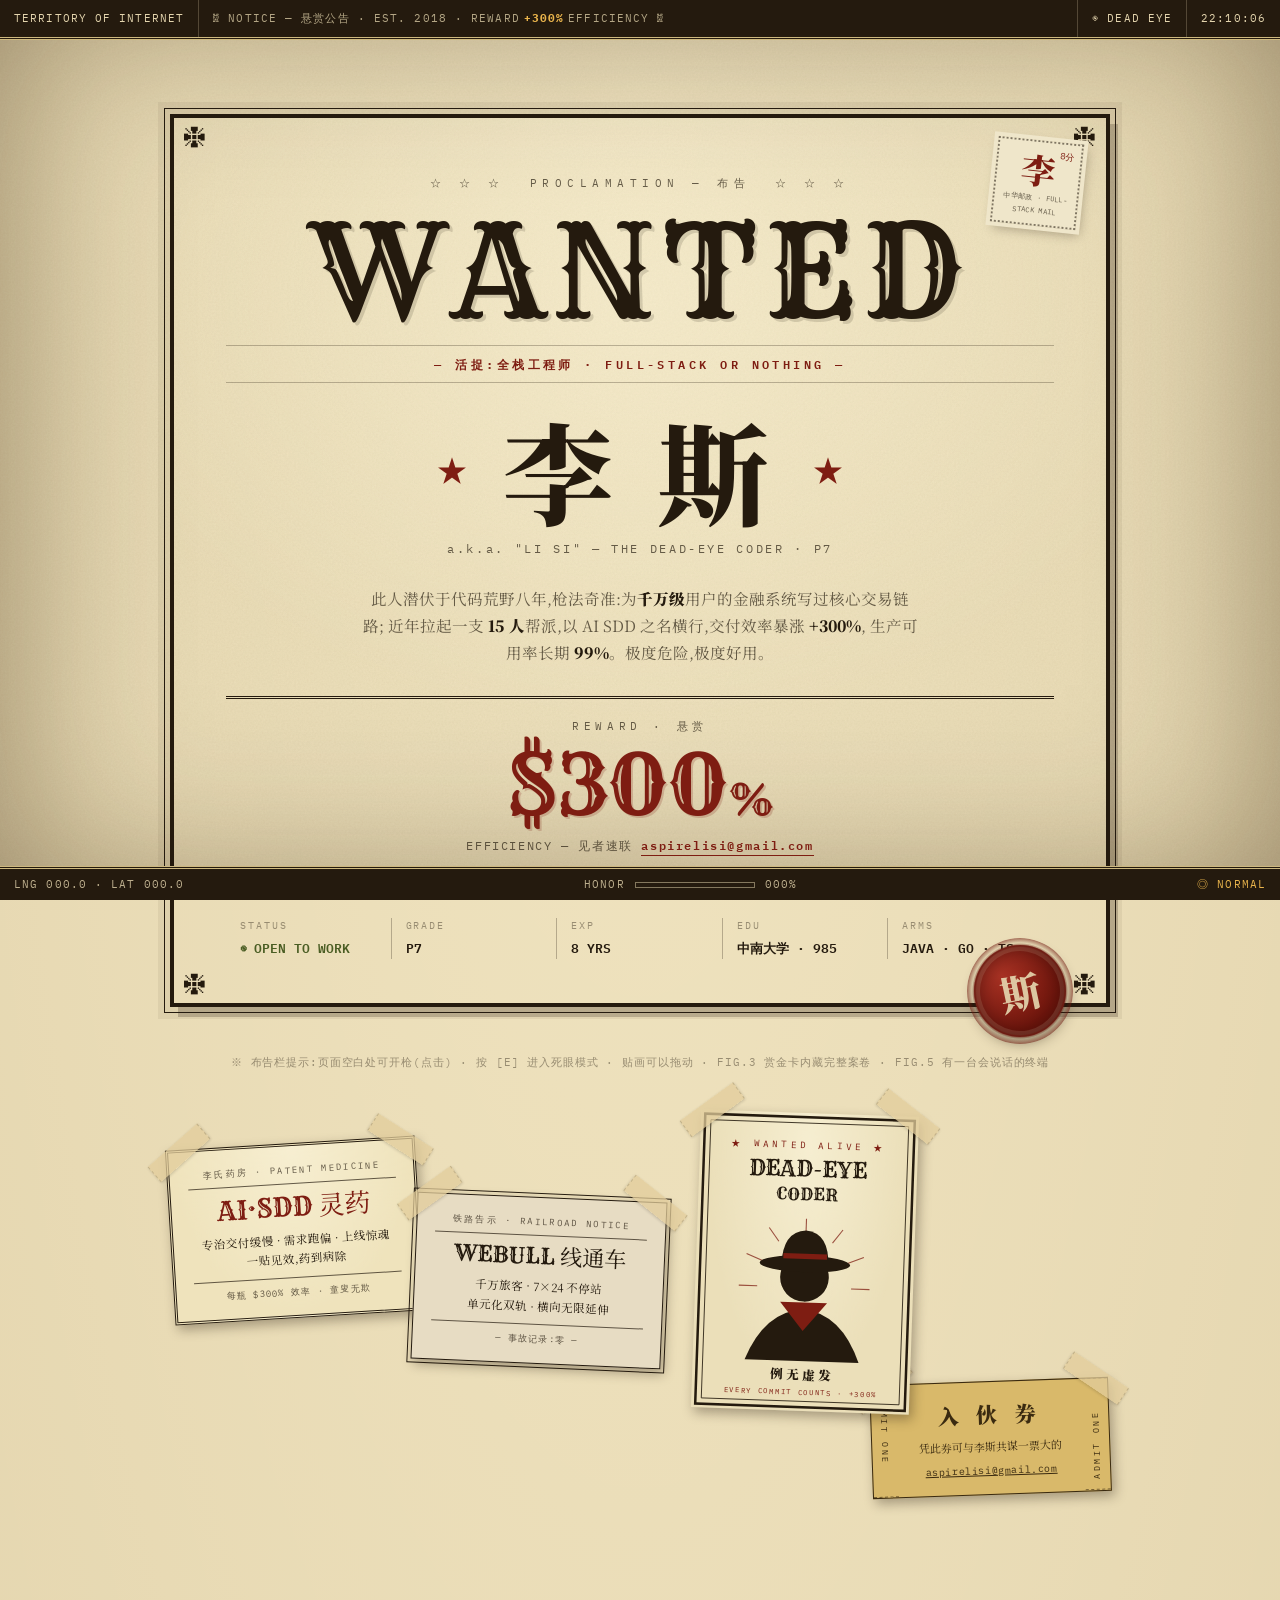
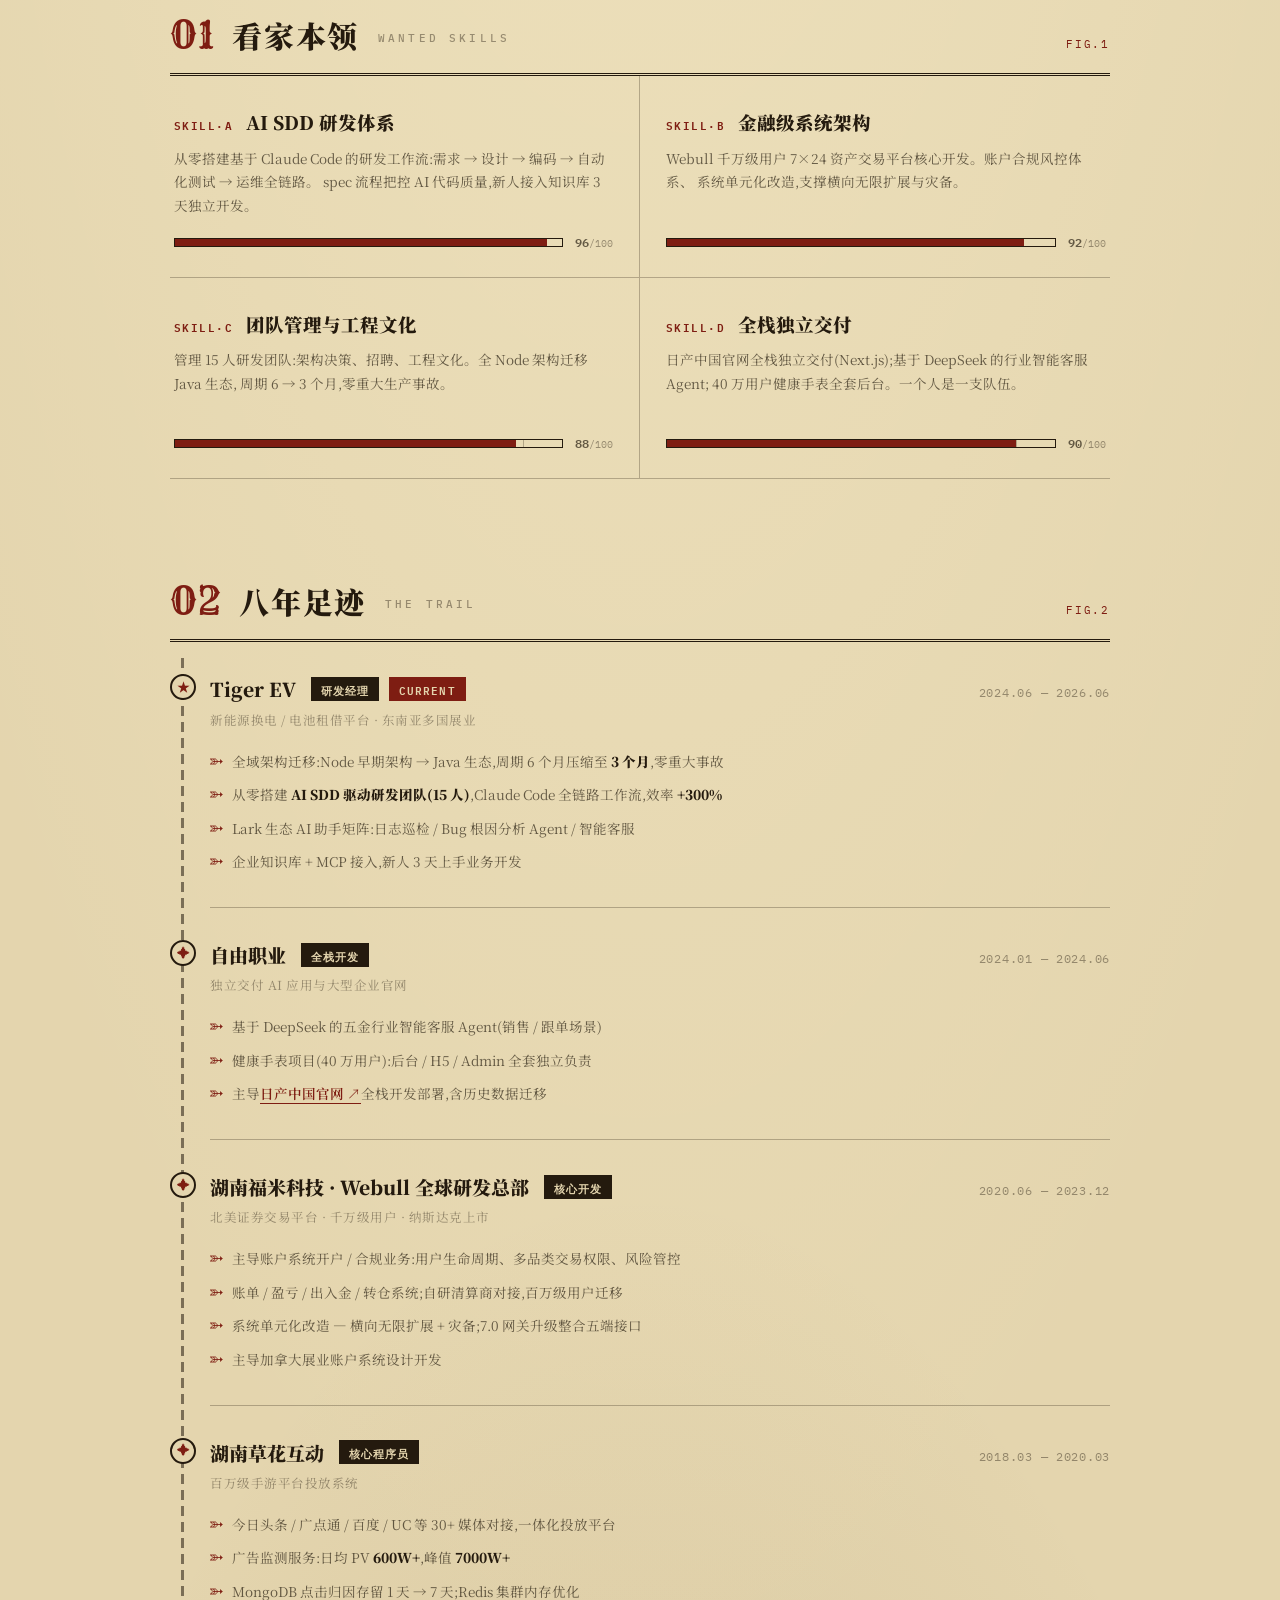
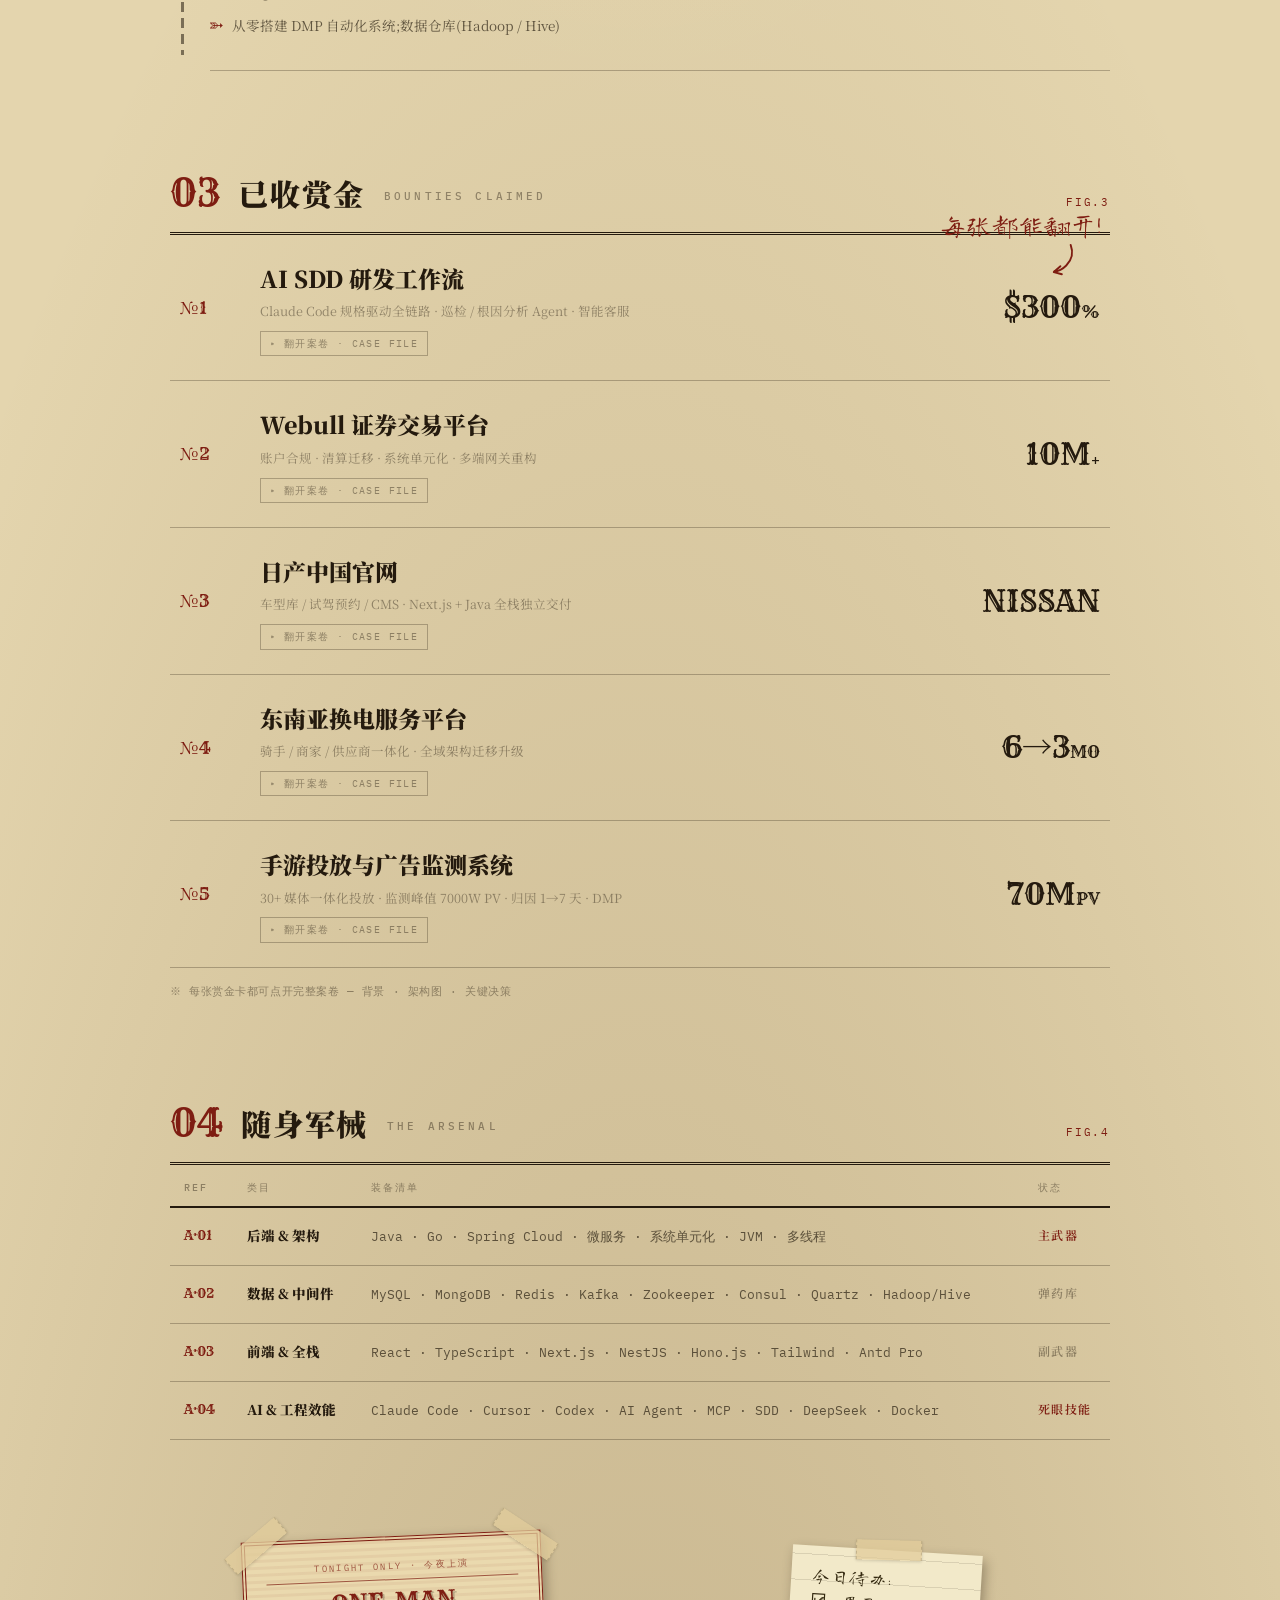
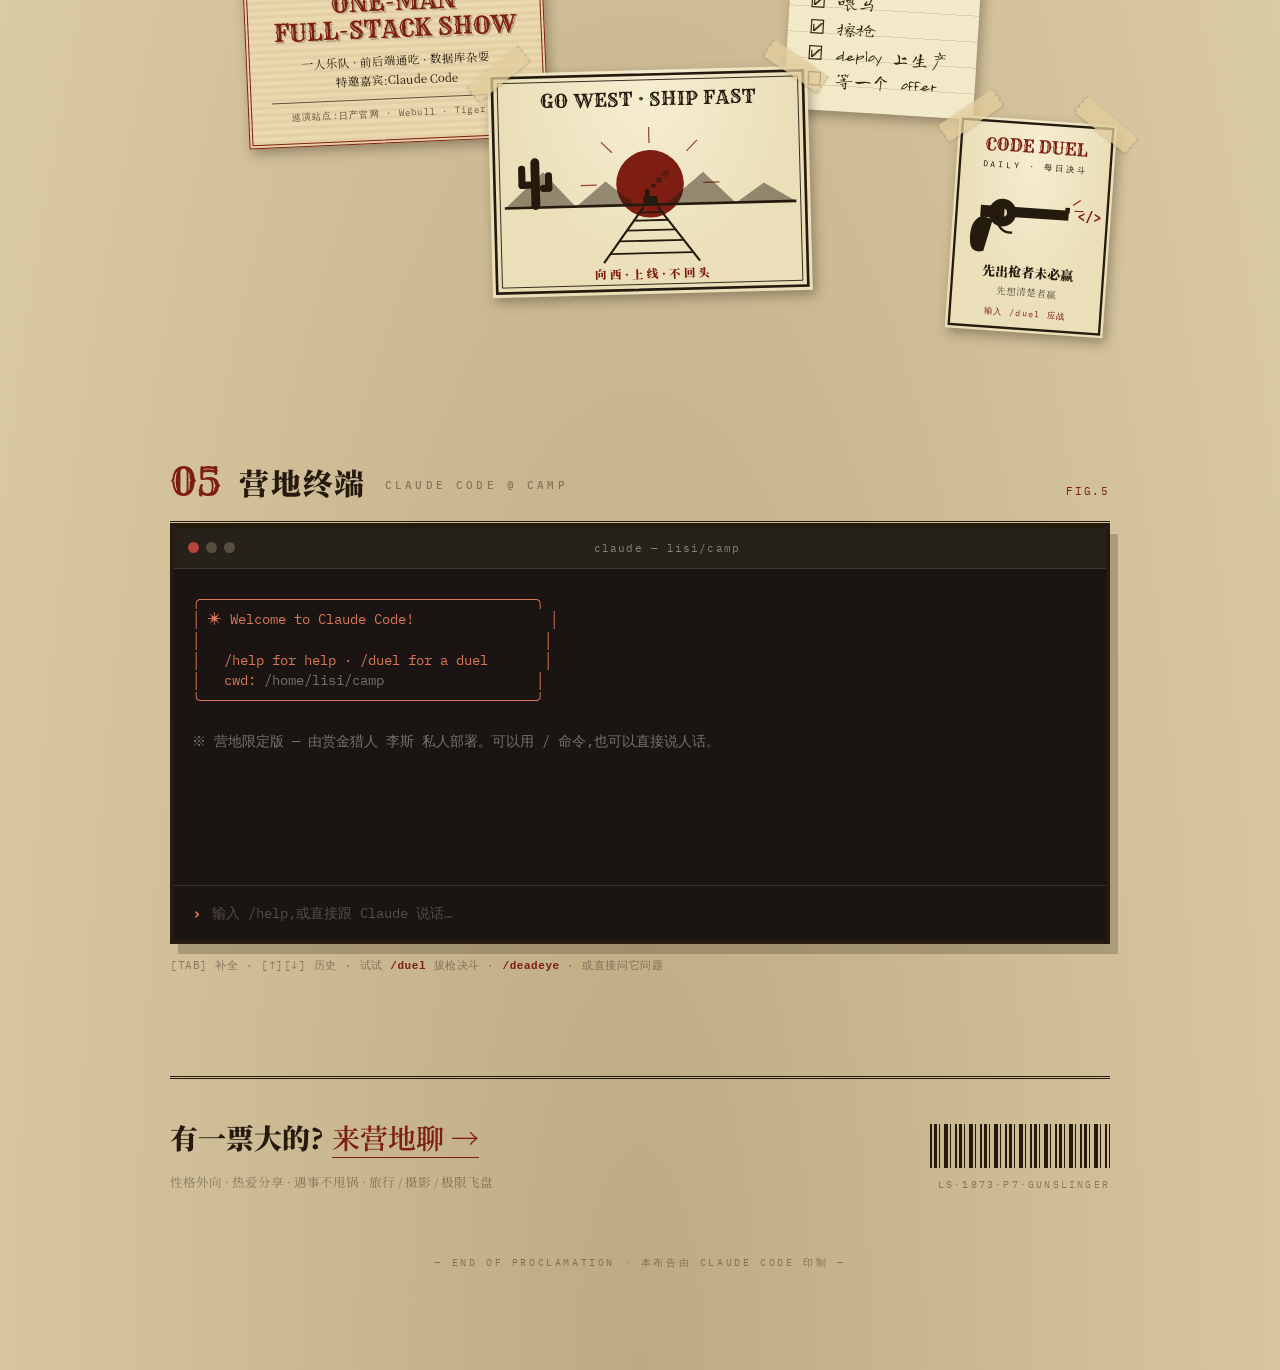
==== commit 538e08e3: "feat: Webull 案卷二轮充实 + 官网勘验链接 - 新增「主导的业务域」五格:账户合规(KYC 自动化/权限分级/状态机   风控)、清算迁移(自研清算对接+三重保险)、路由设计(新老账户 " ====
--- a/index.html
+++ b/index.html
@@ -580,8 +580,37 @@
         <div><dt>运行要求</dt><dd>7×24</dd></div>
         <div><dt>清算迁移</dt><dd>百万级</dd></div>
         <div><dt>接入端</dt><dd>五端</dd></div>
+        <div><dt>现场勘验</dt><dd><a class="link" href="https://www.webull.com/" target="_blank" rel="noopener">webull.com ↗</a></dd></div>
       </dl>
-      <p class="dos-body">北美证券交易平台(纳斯达克上市),核心开发。主导<b>账户系统开户 / 合规业务</b>:用户生命周期、多品类交易权限、风险管控;负责账单 / 盈亏 / 出入金 / 转仓;自研清算商对接并完成百万级用户迁移;参与系统单元化改造(多单元部署 + GZone 全局聚合 + 灰度单元)与 7.0 网关升级(整合五端接口);主导加拿大展业账户系统设计开发。</p>
+      <p class="dos-body">北美证券交易平台(纳斯达克上市),核心开发。主导<b>账户系统开户 / 合规业务</b>:KYC 开户流程自动化、多品类交易权限分级、账户全生命周期状态机与风险管控;负责账单 / 盈亏 / 出入金 / 转仓;对接<b>内部自研清算体系</b>并完成百万级用户迁移,切换后的<b>新老账户路由 × 单元化路由为我设计</b>;参与系统单元化改造(多单元部署 + GZone 全局聚合 + 灰度单元)与 7.0 网关升级(整合五端接口);主导加拿大展业账户系统从 0 设计。</p>
+      <h4 class="dos-sub">主导的业务域</h4>
+      <div class="dos-grid">
+        <div class="dos-tile">
+          <span>ACCOUNT &amp; KYC · 账户合规</span>
+          <h5>开户与合规自动化</h5>
+          <p>KYC 证件校验与合规审核自动化;股票 / 期权 / 融资融券等多品类交易权限按风险等级分级开通;账户全生命周期状态机 + 异常交易与受限名单风险管控。</p>
+        </div>
+        <div class="dos-tile">
+          <span>CLEARING · 清算迁移</span>
+          <h5>百万级用户无感切换</h5>
+          <p>对接内部自研清算体系替代第三方,成本与可控性双收;执行三重保险:分批灰度切用户、新旧双轨并行对账、资金持仓逐户核对 — 一样不少。</p>
+        </div>
+        <div class="dos-tile">
+          <span>ROUTING · 路由设计</span>
+          <h5>新老账户 × 单元化复合路由</h5>
+          <p>切换清算后账户随之迁移 — 新老账户识别与路由,叠加单元化分片路由的复合设计出自我手,迁移全程用户无感知、交易不中断。</p>
+        </div>
+        <div class="dos-tile">
+          <span>LEDGER &amp; FUNDS · 资金账单</span>
+          <h5>千万级日终批处理</h5>
+          <p>每日账单与盈亏计算的大规模批处理;与清算 / 银行的日终对账体系,差异自动发现;ACH / 电汇多渠道出入金 + ACATS 转仓自动化。</p>
+        </div>
+        <div class="dos-tile">
+          <span>CANADA · 加拿大展业</span>
+          <h5>账户系统从 0 设计</h5>
+          <p>主导加拿大展业账户系统整体设计,处理多地区合规差异 — 把美国的经验复制成可变体的跨区域架构。</p>
+        </div>
+      </div>
       <figure class="dos-fig">
         <svg viewBox="0 0 720 424" xmlns="http://www.w3.org/2000/svg" role="img" aria-label="系统单元化架构全景:GZone 全局聚合、同构单元、灰度单元与统一底座">
           <!-- 五端流量 -->
@@ -678,9 +707,9 @@
         <li><b>GZone 收口全局业务</b>:跨单元的聚合与全局视图放在单元之上的 GZone,单元保持纯分片、互不感知 — 扩展是加单元,灾难是切单元</li>
         <li><b>灰度跑在真实拓扑上</b>:专设低配灰度单元,路由少量流量与指定用户 — 新版本先在真实生产架构里烤,而不是在模拟环境里猜</li>
         <li><b>底座平台化</b>:Consul 注册发现、统一缓存、日志 ES 查询、监控与全链路追踪是平台能力 — 复制单元不复制运维成本</li>
-        <li><b>清算迁移走双轨</b>:自研清算商对接后,百万级用户资产迁移全程新旧双轨核对,金融系统里"平滑"二字值千金</li>
+        <li><b>清算迁移,三重保险 + 一张图纸</b>:对接内部自研清算体系替代第三方;分批灰度切用户、新旧双轨并行对账、资金持仓逐户核对;切换后的新老账户路由 × 单元化路由复合设计出自我手 — 百万级用户无感切换,交易不中断</li>
       </ul>
-      <p class="dos-role"><span>ROLE · 角色</span>核心开发 — 账户 / 合规 / 清算域主导,单元化与网关升级参与者</p>
+      <p class="dos-role"><span>ROLE · 角色</span>核心开发 — 账户 / 合规 / 清算域主导,新老账户与单元化复合路由设计者;单元化改造与网关升级参与者</p>
       <span class="dos-stamp">已归档</span>
     </article>
 
@@ -843,6 +872,7 @@
         <div><dt>峰值 PV</dt><dd>7000W+</dd></div>
         <div><dt>媒体对接</dt><dd>30+</dd></div>
         <div><dt>归因存留</dt><dd>1→7 天</dd></div>
+        <div><dt>现场勘验</dt><dd><a class="link" href="https://www.caohua.com/" target="_blank" rel="noopener">caohua.com ↗</a></dd></div>
       </dl>
       <p class="dos-body">百万级手游平台的一体化投放系统,对接今日头条 / 广点通 / 百度 / UC 等 <b>30+ 媒体</b>。广告监测服务(曝光 / 点击 / 激活)日均 PV 600 万+、峰值 <b>7000 万+</b>,监测口毫秒级应答、重活全部经<b>消息队列异步消费</b>;点击归因库经 MongoDB 体系化改造,存留由 1 天扩展到 <b>7 天</b>;从零搭建 <b>DMP 自动化系统</b>,投放数据沉淀 Hadoop / Hive 数仓,形成投放 → 监测 → 归因 → 回传 → 调控的完整闭环。</p>
       <figure class="dos-fig">
--- a/style.css
+++ b/style.css
@@ -1410,8 +1410,8 @@
 
 .dos-stamp {
   position: absolute;
-  right: 46px;
-  top: 138px;
+  right: 44px;
+  bottom: 34px;
   font-family: var(--serif-cn);
   font-weight: 900;
   font-size: 20px;
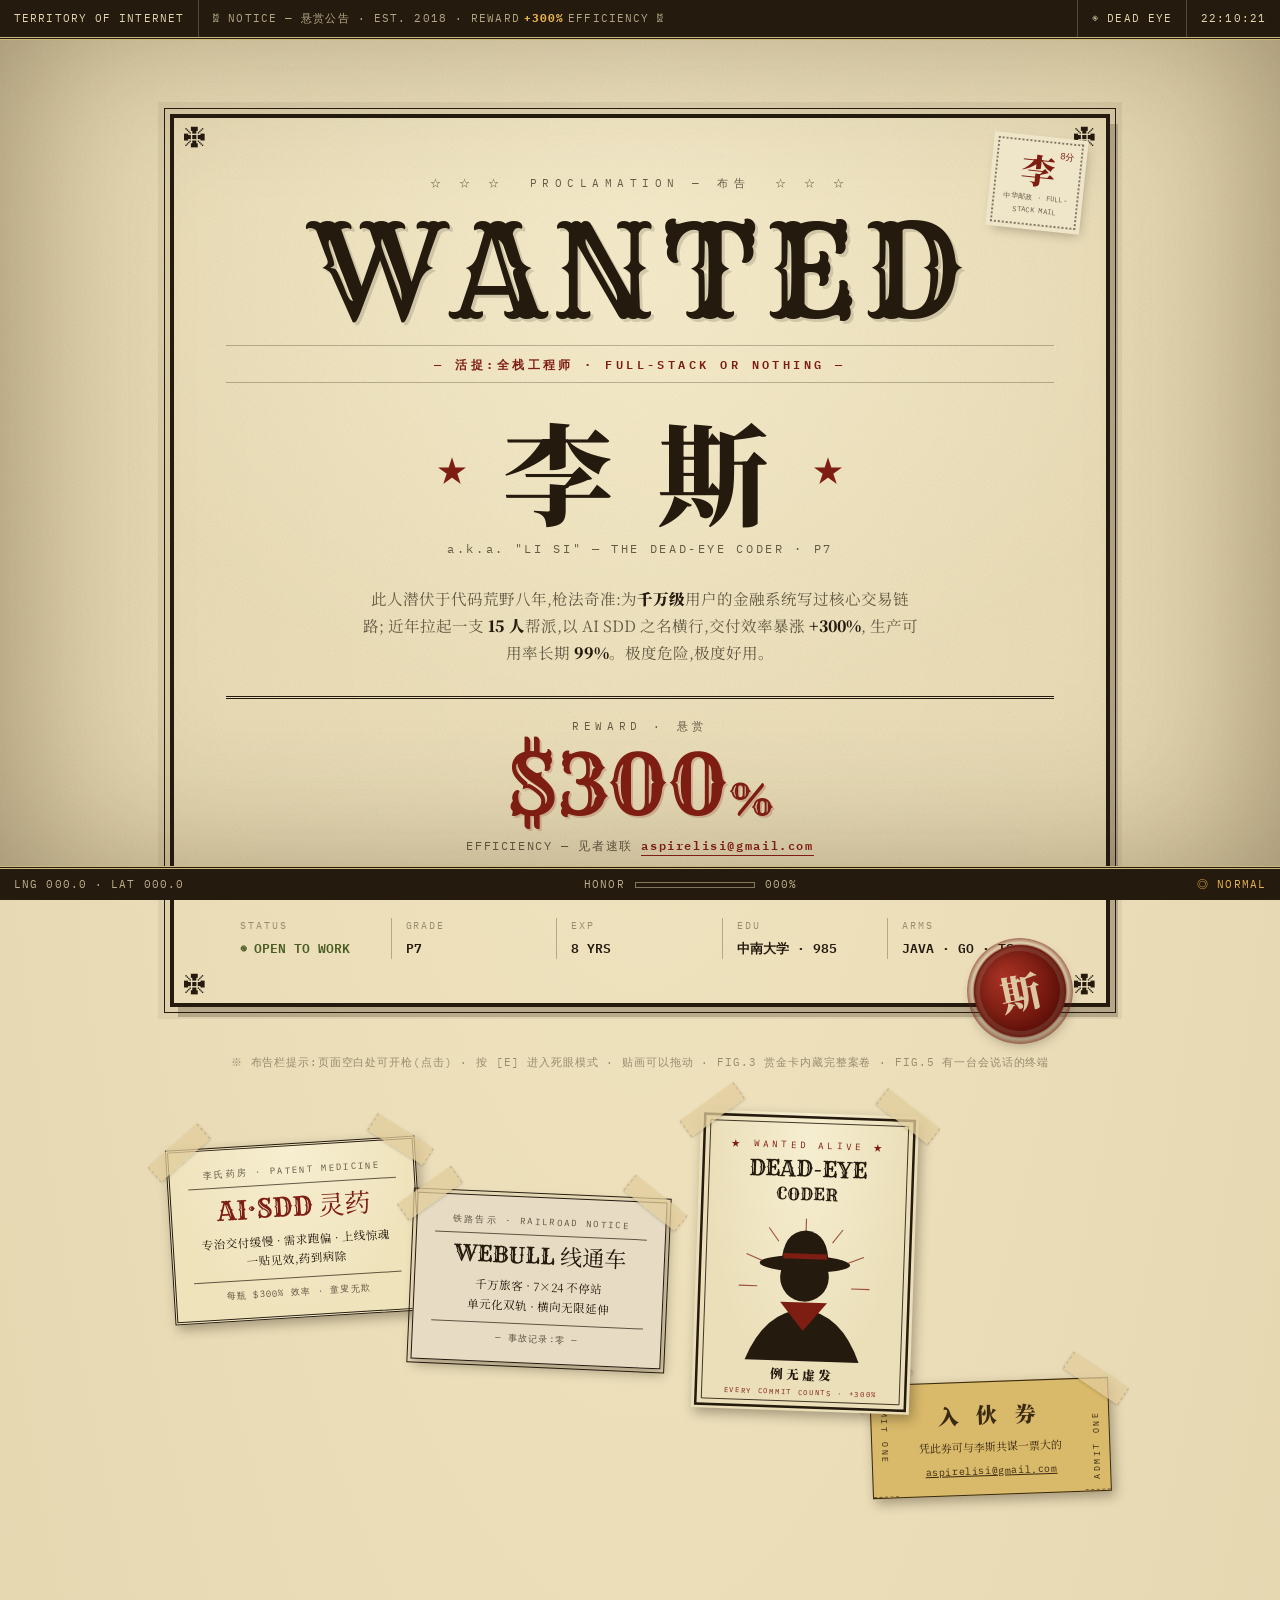
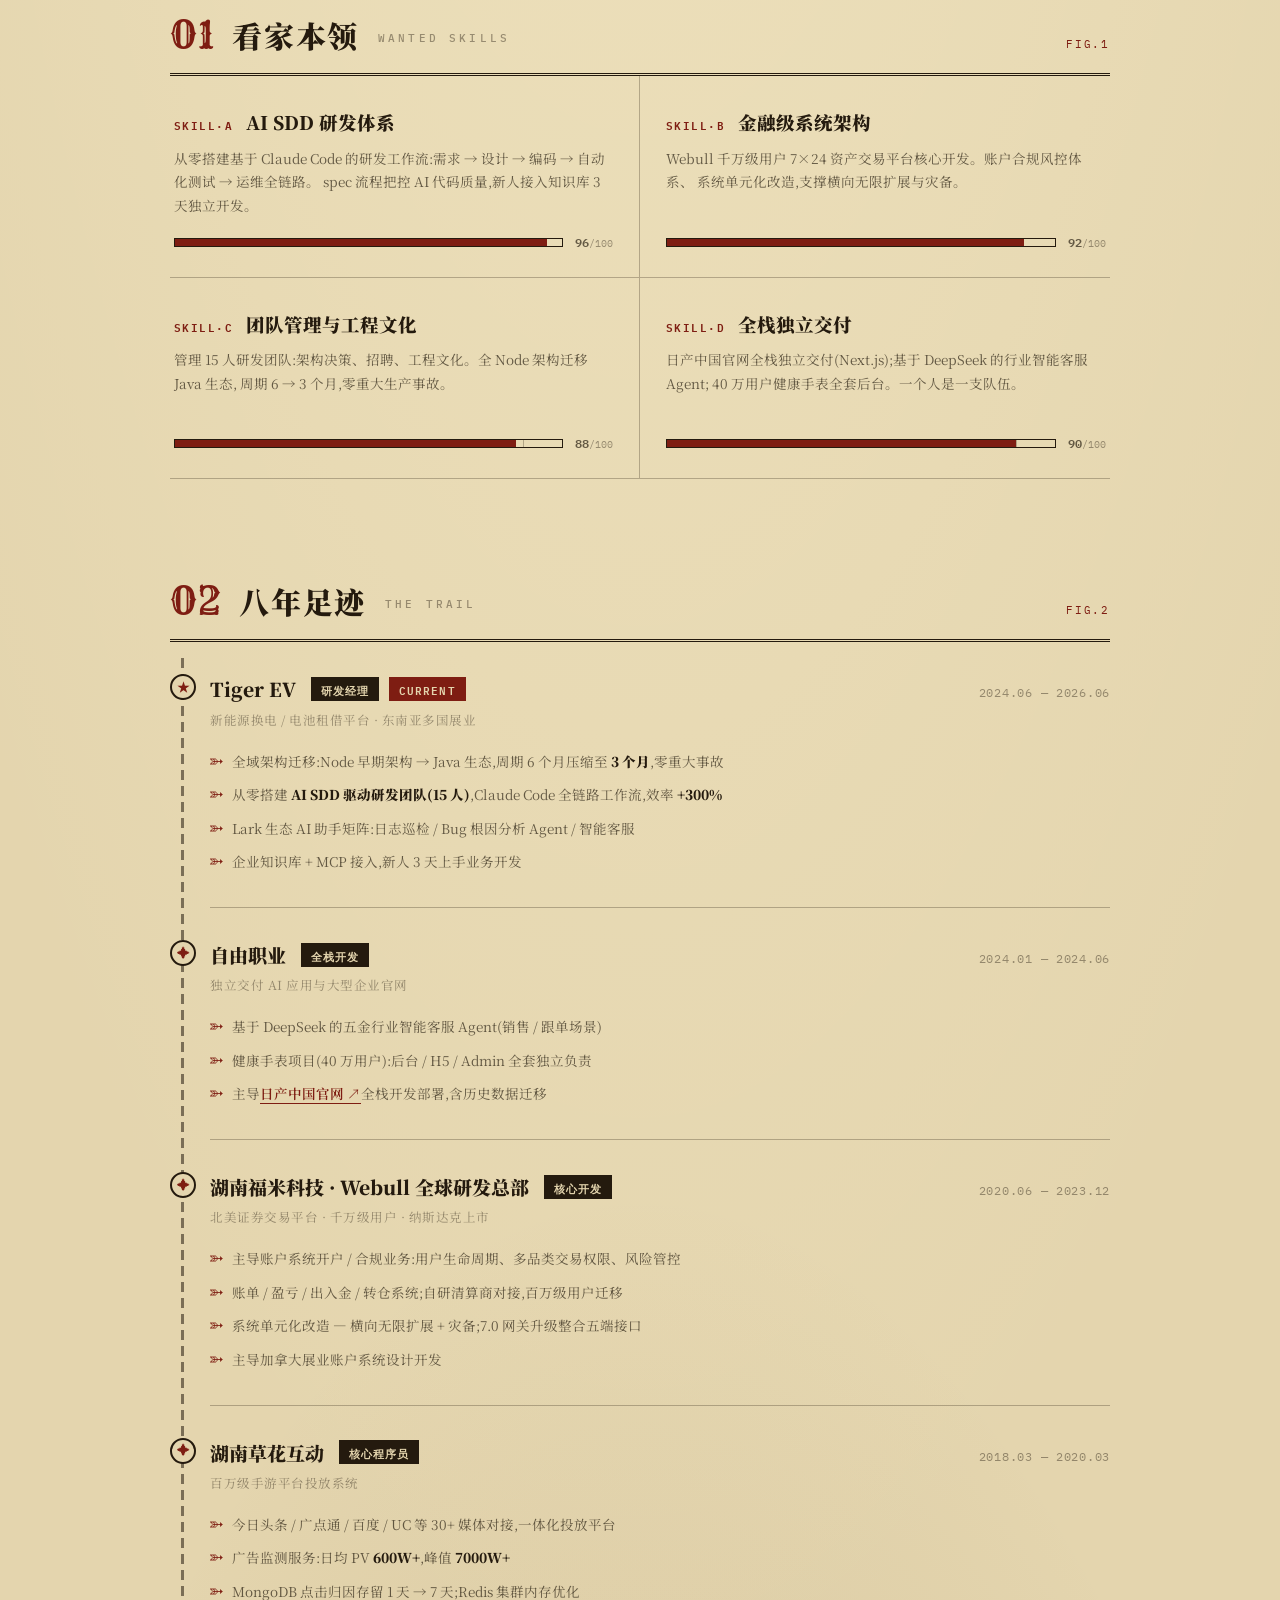
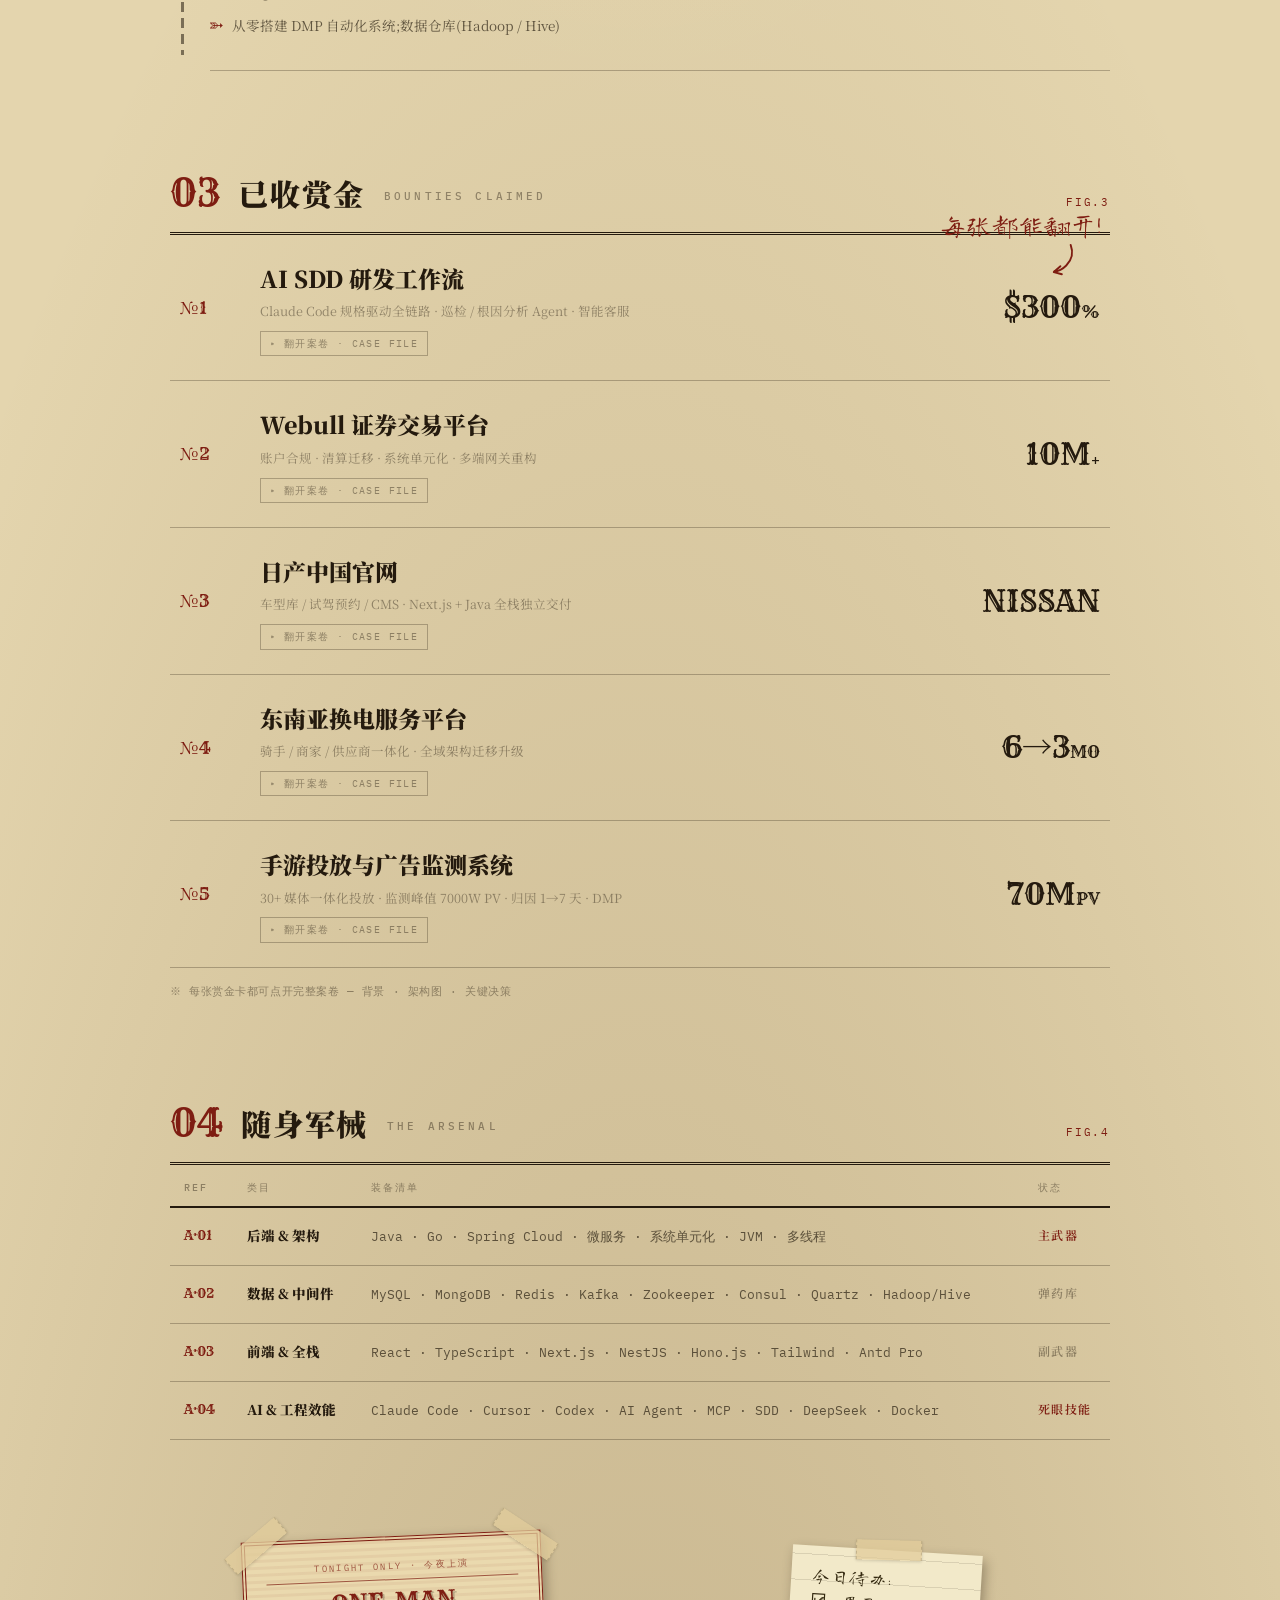
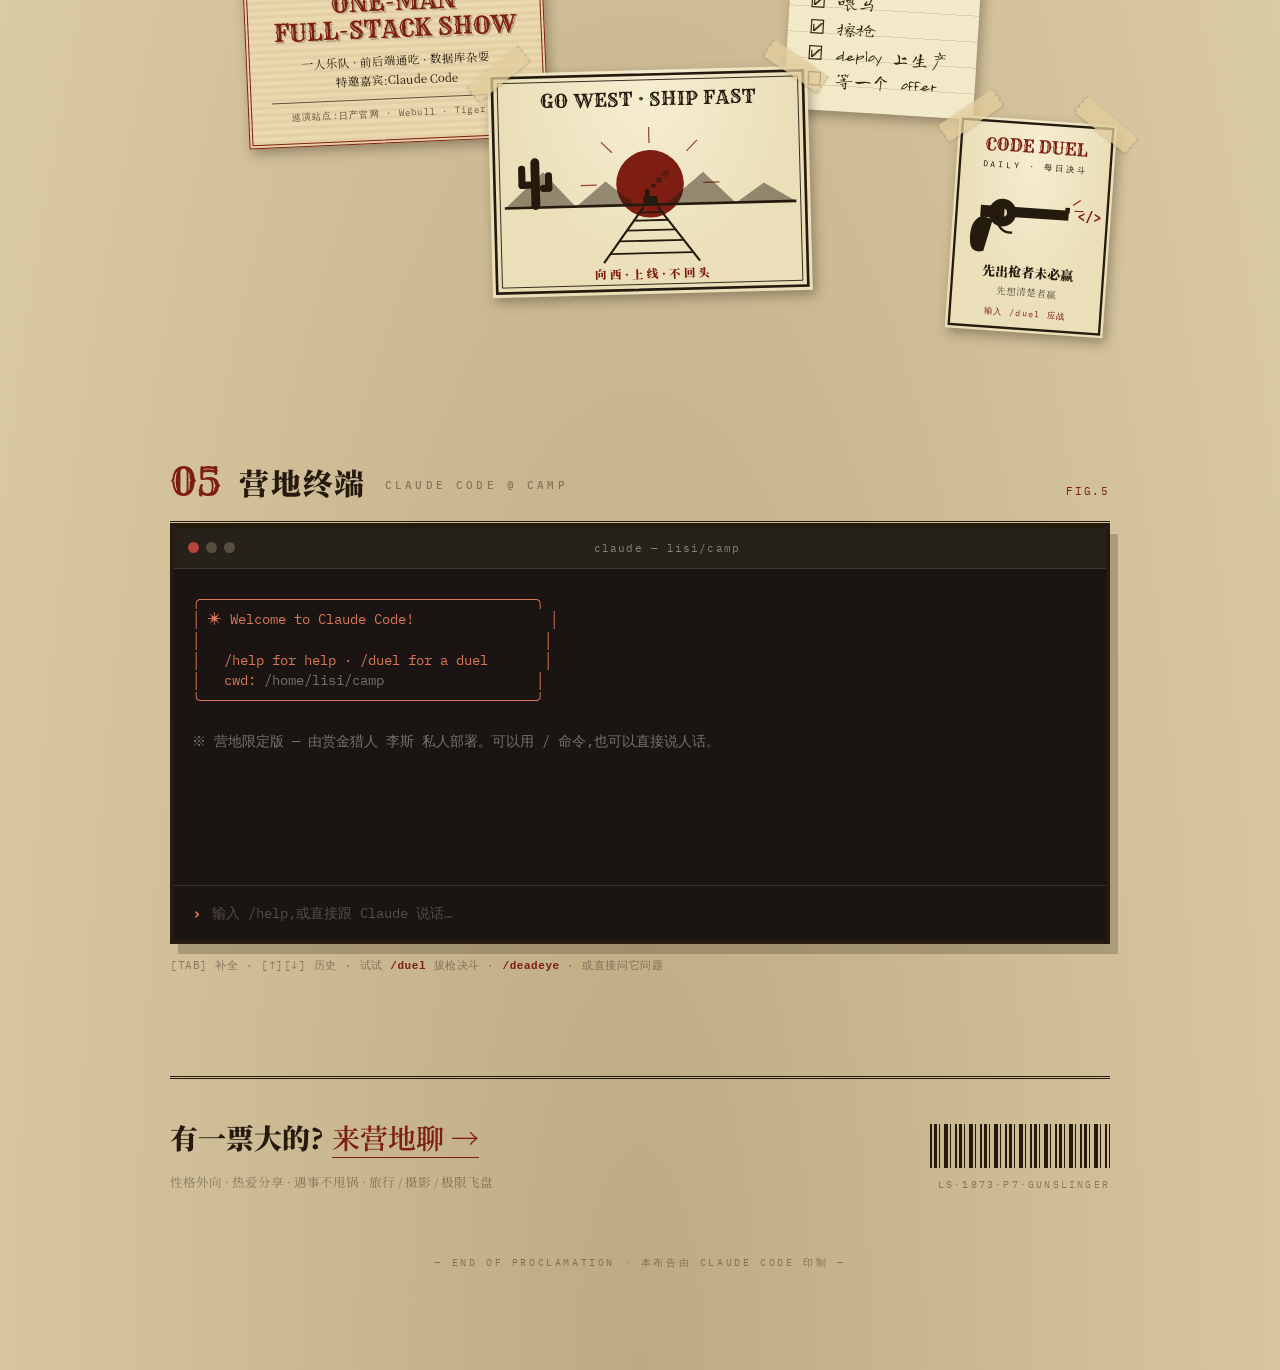
==== commit 2c24048b: "feat: 营地电报局弹窗接管全站 mailto 页脚「来营地聊」及全站邮箱链接不再直接 mailto(很多访客没配 邮件客户端,点了无反应即流失),改为弹出电报局主题弹窗: - 大字邮箱 + 一键复" ====
--- a/index.html
+++ b/index.html
@@ -461,6 +461,23 @@
     </footer>
 
     <div class="endline">— END OF PROCLAMATION · 本布告由 CLAUDE CODE 印制 —</div>
+  </div>
+
+  <!-- ============ 电报局弹窗 ============ -->
+  <div class="tele-overlay" id="telegraph" role="dialog" aria-modal="true" aria-label="联系方式">
+    <div class="tele-card">
+      <span class="tele-line">✉ CAMP TELEGRAPH OFFICE · EST. 2018</span>
+      <h3 class="tele-title">营地电报局</h3>
+      <button class="tele-close" aria-label="关闭">✕</button>
+      <p class="tele-to">收报人:李斯 · LI SI — 全栈枪手<span>回电承诺:24 小时内 · 星期日照常营业</span></p>
+      <div class="tele-code">aspirelisi@gmail.com</div>
+      <div class="tele-actions">
+        <button class="tele-btn tele-copy" id="tele-copy" data-done="✓ 电报码已抄录 — 见字如面">⎘ 抄录电报码(复制邮箱)</button>
+        <a class="tele-btn" id="tele-mailto" href="mailto:aspirelisi@gmail.com">✉ 直接拍发电报(打开邮件)</a>
+        <button class="tele-btn" id="tele-term">◉ 先跟营地终端的 AI 副手聊聊</button>
+      </div>
+      <p class="tele-foot">— 对有意思的项目,枪随时上膛 —</p>
+    </div>
   </div>
 
   <!-- ============ 案卷浮层 ============ -->
--- a/style.css
+++ b/style.css
@@ -1528,3 +1528,117 @@
   .works-scribble { font-size: 20px; top: 52px; }
   .works-scribble svg { width: 34px; }
 }
+
+/* ============ 电报局弹窗 ============ */
+.tele-overlay {
+  position: fixed;
+  inset: 0;
+  z-index: 320;
+  display: none;
+  background: rgba(22, 15, 8, 0.62);
+  padding: 16px;
+  overflow-y: auto;
+}
+
+.tele-overlay.open { display: flex; align-items: center; justify-content: center; }
+
+.tele-card {
+  position: relative;
+  width: min(500px, 94vw);
+  background:
+    radial-gradient(ellipse at 50% 0%, rgba(255, 248, 226, 0.55), transparent 60%),
+    var(--paper);
+  border: 2px solid var(--ink);
+  box-shadow:
+    inset 0 0 0 5px var(--paper),
+    inset 0 0 0 6px var(--ink-3),
+    0 24px 60px rgba(10, 6, 2, 0.55);
+  padding: 26px 30px 20px;
+  text-align: center;
+  animation: dossier-in 0.22s ease-out;
+}
+
+@media (prefers-reduced-motion: reduce) {
+  .tele-card { animation: none; }
+}
+
+.tele-line {
+  display: block;
+  font-family: var(--mono);
+  font-size: 9.5px;
+  letter-spacing: 0.22em;
+  color: var(--red);
+  margin-bottom: 8px;
+}
+
+.tele-title {
+  font-family: var(--serif-cn);
+  font-weight: 900;
+  font-size: 26px;
+  color: var(--ink);
+  margin-bottom: 10px;
+}
+
+.tele-close {
+  position: absolute;
+  top: 12px;
+  right: 12px;
+  font-family: var(--mono);
+  font-size: 13px;
+  color: var(--ink-2);
+  background: none;
+  border: 1.5px solid var(--hair);
+  width: 30px;
+  height: 30px;
+  cursor: pointer;
+}
+
+.tele-close:hover, .tele-close:focus-visible { background: var(--red); border-color: var(--red); color: var(--paper); outline: none; }
+
+.tele-to { font-size: 13px; color: var(--ink-2); }
+.tele-to span {
+  display: block;
+  font-family: var(--mono);
+  font-size: 9.5px;
+  letter-spacing: 0.1em;
+  color: var(--ink-3);
+  margin-top: 4px;
+}
+
+.tele-code {
+  font-family: var(--mono);
+  font-size: clamp(15px, 3.6vw, 20px);
+  font-weight: 600;
+  color: var(--red);
+  border: 2px dashed var(--red);
+  padding: 14px 10px;
+  margin: 16px 0;
+  letter-spacing: 0.03em;
+  user-select: all;
+}
+
+.tele-actions { display: flex; flex-direction: column; gap: 9px; }
+
+.tele-btn {
+  font-family: var(--mono);
+  font-size: 12px;
+  letter-spacing: 0.08em;
+  border: 1.5px solid var(--ink);
+  background: none;
+  padding: 11px 10px;
+  cursor: pointer;
+  color: var(--ink);
+  text-decoration: none;
+  display: block;
+  transition: background 0.15s, color 0.15s, border-color 0.15s;
+}
+
+.tele-btn:hover, .tele-btn:focus-visible { background: var(--red); border-color: var(--red); color: var(--paper); outline: none; }
+
+.tele-copy.done, .tele-copy.done:hover { background: var(--ok); border-color: var(--ok); color: var(--paper); }
+
+.tele-foot {
+  margin-top: 16px;
+  font-size: 11.5px;
+  color: var(--ink-3);
+}
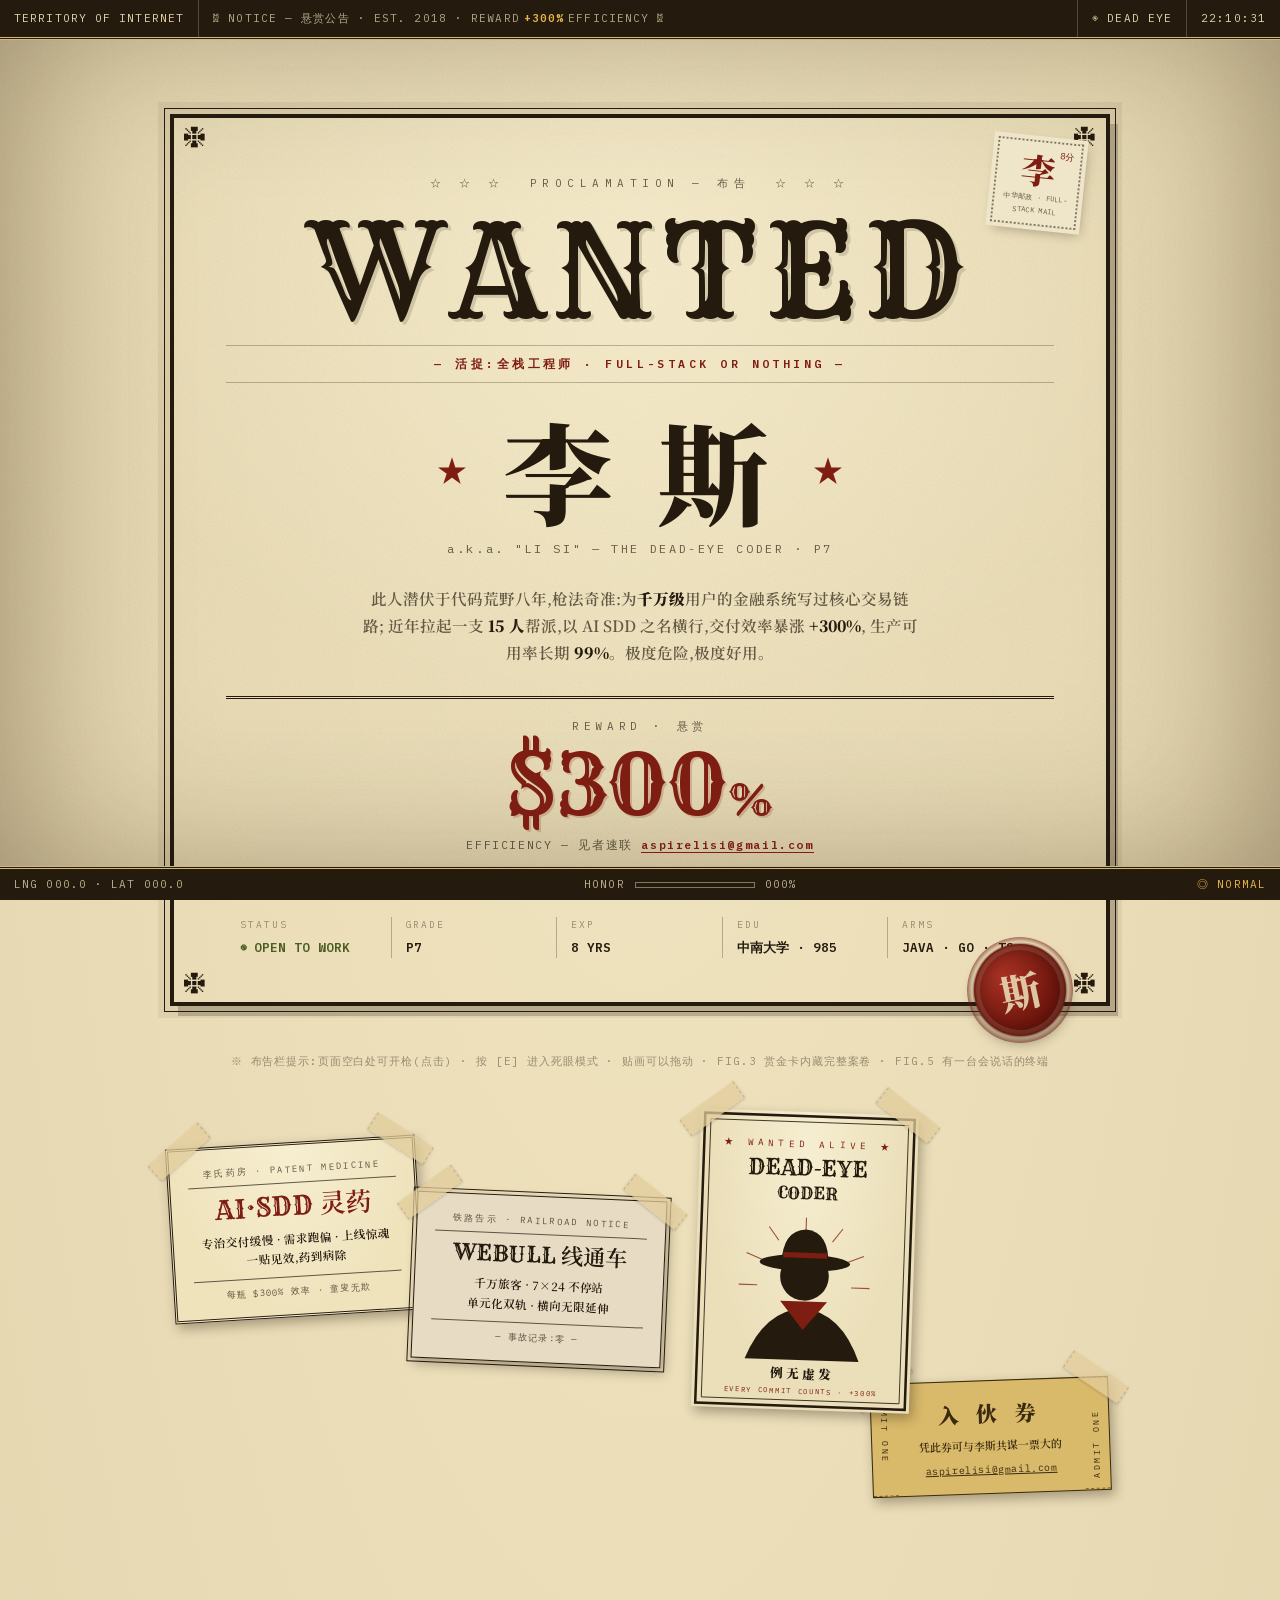
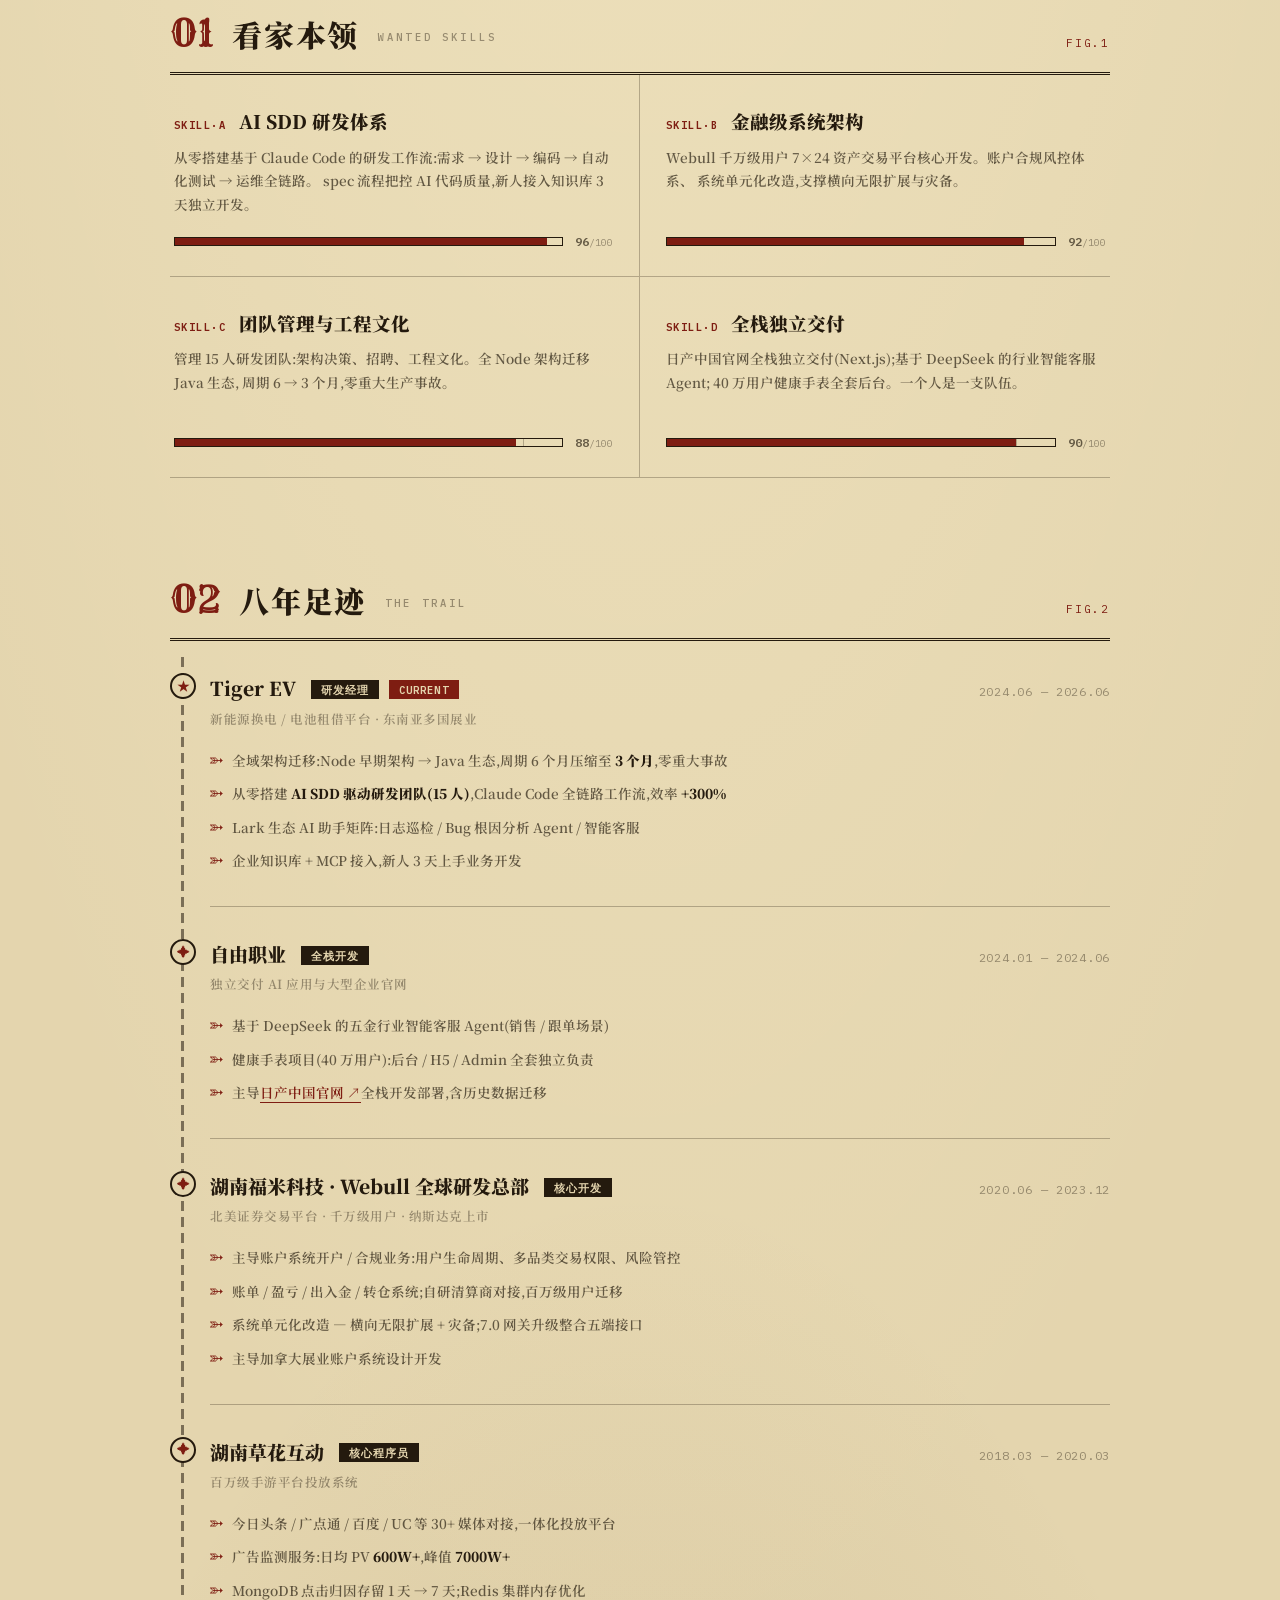
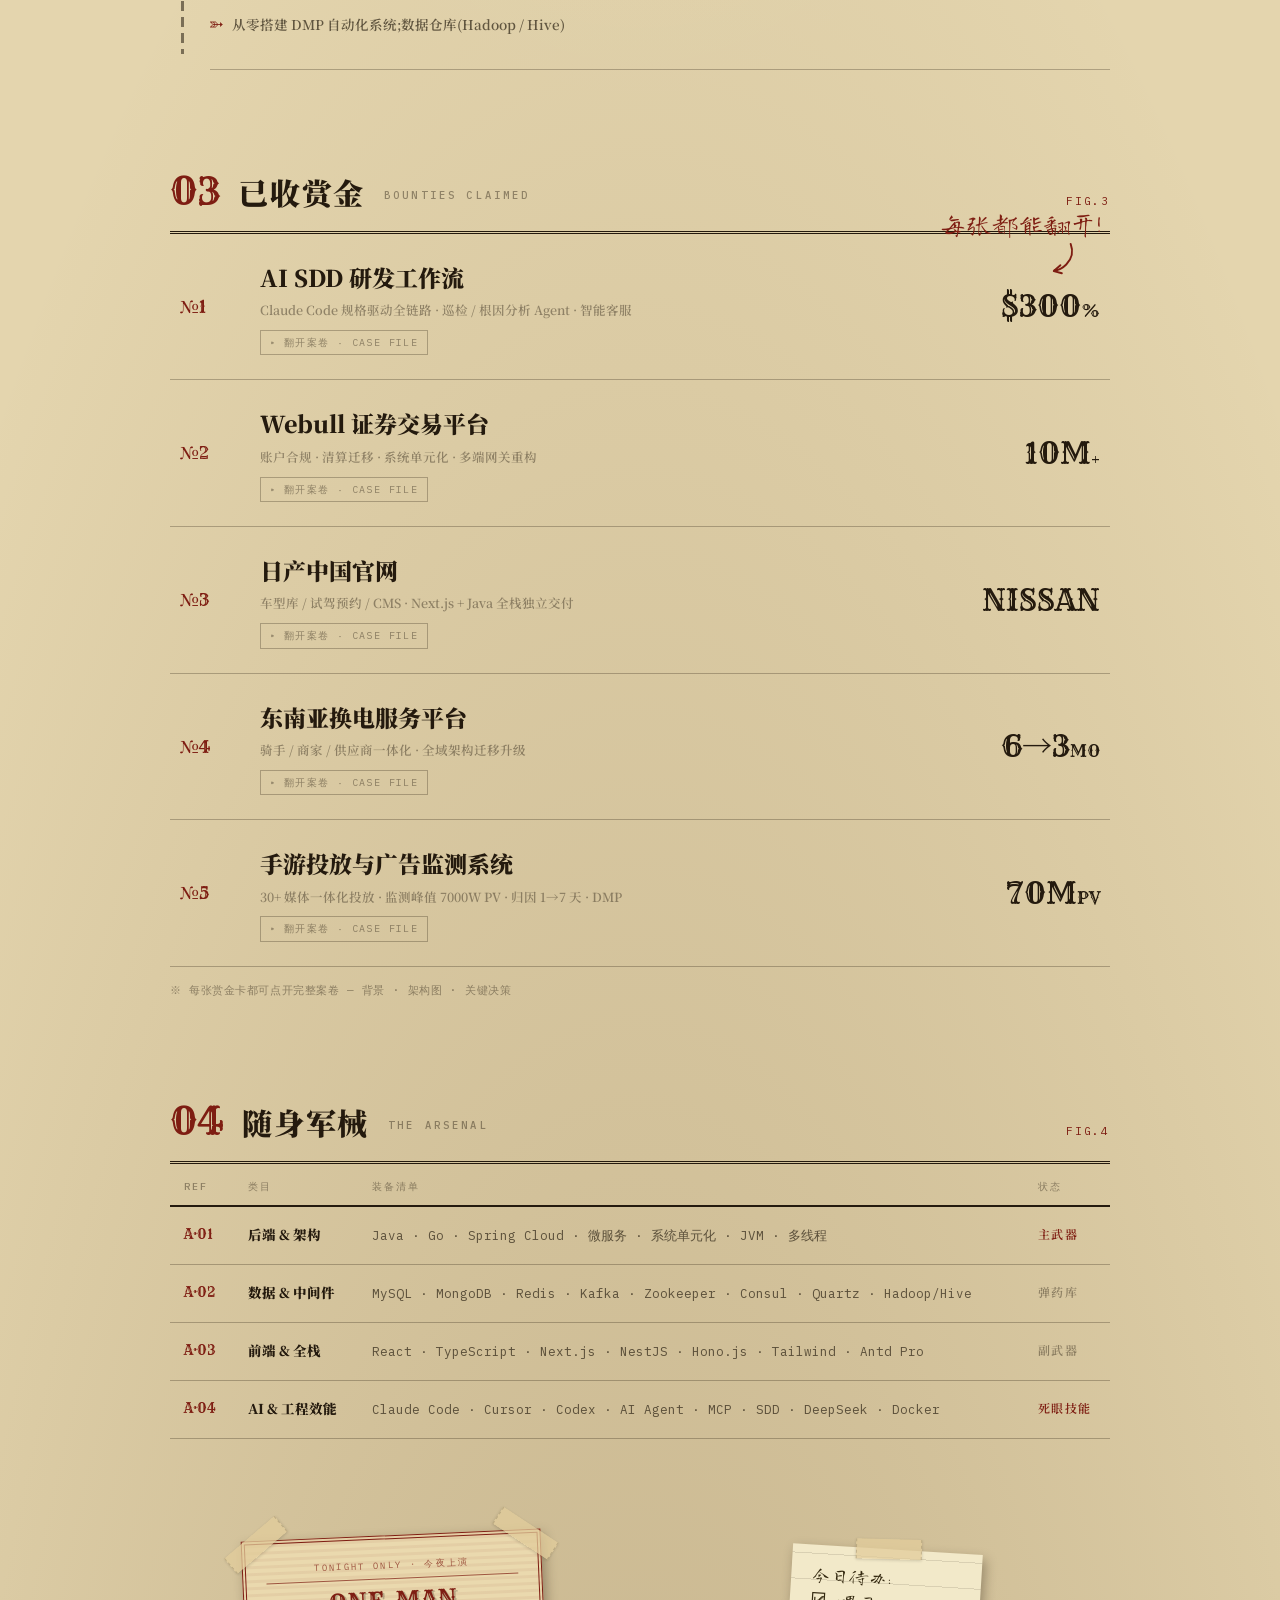
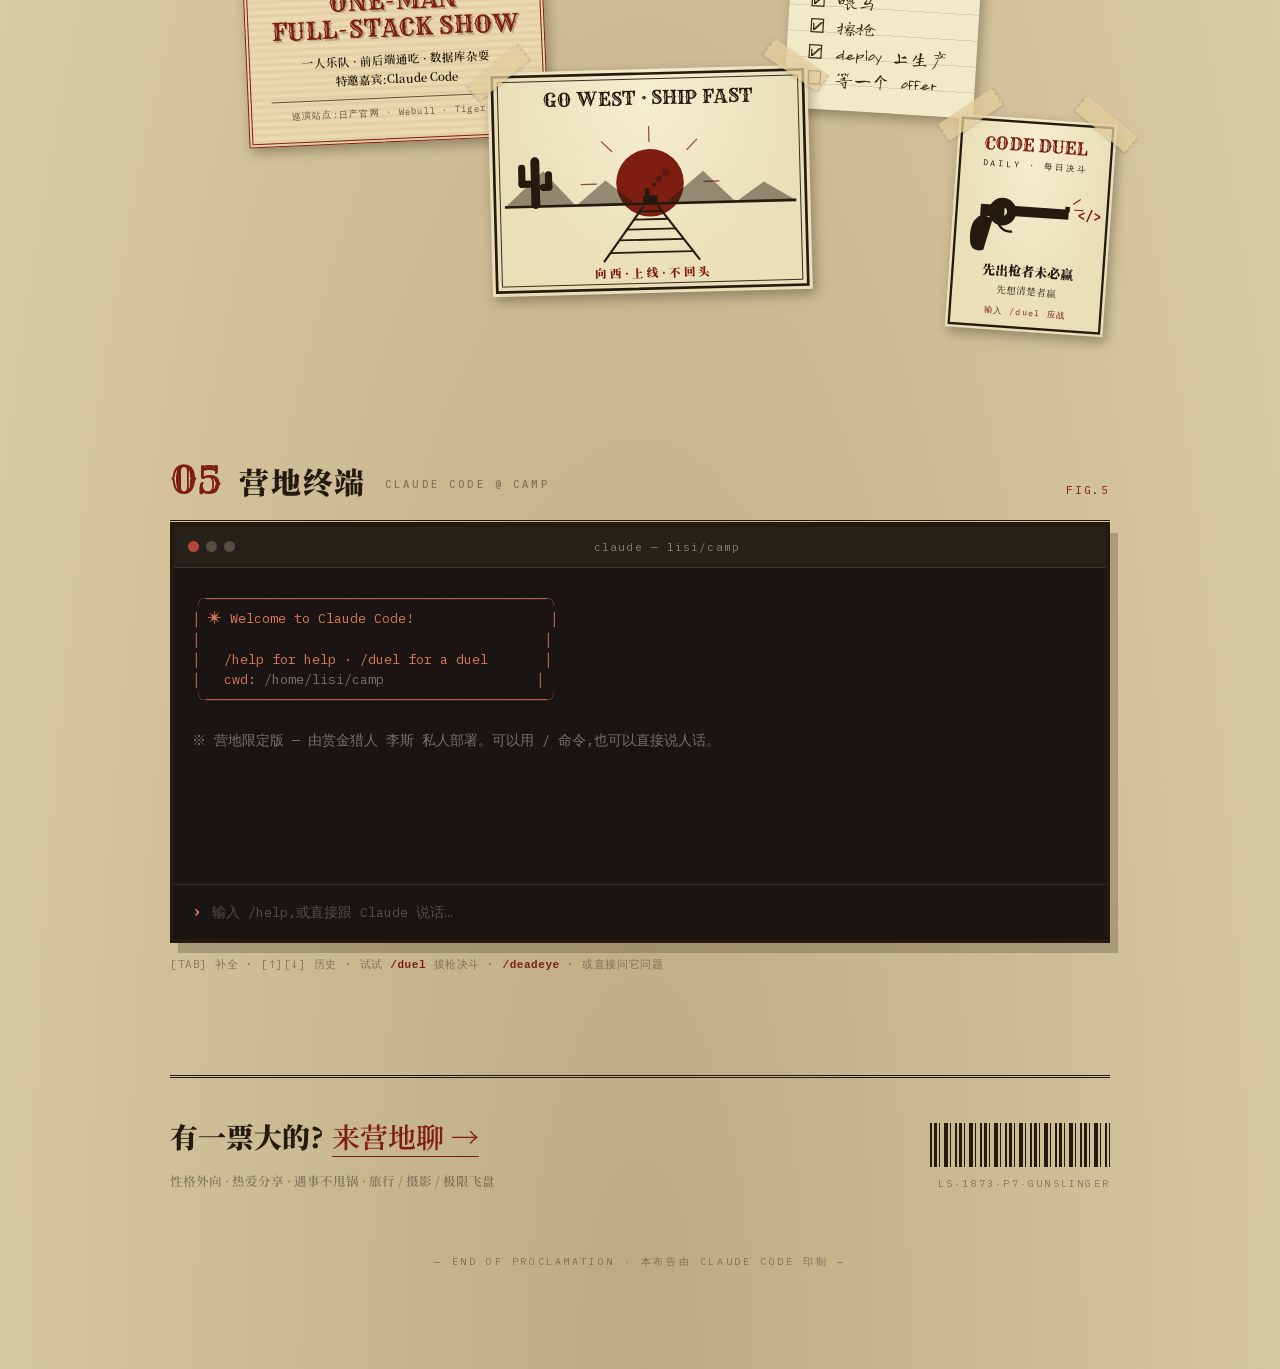
==== commit 7de59397: "feat: 字体自托管子集,整站零外部依赖 - tools/build-fonts.mjs:按 index.html 实际字符生成子集 woff2   (CJK 走 pyftsubset 精确子集,拉" ====
--- a/index.html
+++ b/index.html
@@ -6,9 +6,8 @@
   <title>WANTED — 李斯 · Full-Stack Gunslinger</title>
   <meta name="description" content="李斯 — 8年全栈开发经验,P7 工程师,研发经理。Java 微服务 / 超大规模金融系统 / AI 驱动研发工作流。悬赏:效率 +300%。">
   <link rel="icon" href="data:image/svg+xml,<svg xmlns='http://www.w3.org/2000/svg' viewBox='0 0 100 100'><rect width='100' height='100' fill='%23E4D5AE'/><text y='.85em' x='14' font-size='64' font-family='serif' font-weight='900' fill='%23241A0E'>李</text></svg>">
-  <link rel="preconnect" href="https://fonts.googleapis.com">
-  <link rel="preconnect" href="https://fonts.gstatic.com" crossorigin>
-  <link href="https://fonts.googleapis.com/css2?family=Rye&family=IBM+Plex+Mono:wght@400;500;600&family=Noto+Serif+SC:wght@600;900&family=Long+Cang&display=swap" rel="stylesheet">
+  <!-- 字体自托管(国内外都完整显示):由 tools/build-fonts.mjs 按页面字符生成子集 -->
+  <link rel="stylesheet" href="fonts/fonts.css">
   <link rel="stylesheet" href="style.css">
 </head>
 <body>
--- a/fonts/fonts.css
+++ b/fonts/fonts.css
@@ -0,0 +1,11 @@
+/* 由 tools/build-fonts.mjs 生成 — 手改无效,文案变更后请重新生成 */
+@font-face{font-family:'Noto Serif SC';font-style:normal;font-weight:600;font-display:swap;src:url("noto-serif-sc-600.woff2") format("woff2");}
+@font-face{font-family:'Noto Serif SC';font-style:normal;font-weight:900;font-display:swap;src:url("noto-serif-sc-900.woff2") format("woff2");}
+@font-face{font-family:'Long Cang';font-style:normal;font-weight:400;font-display:swap;src:url("long-cang-400.woff2") format("woff2");}
+@font-face{font-family:'IBM Plex Mono';font-style:normal;font-weight:400;font-display:swap;src:url("latin-0-ibm-plex-mono-400.woff2") format("woff2");unicode-range:U+0301, U+0400-045F, U+0490-0491, U+04B0-04B1, U+2116;}
+@font-face{font-family:'IBM Plex Mono';font-style:normal;font-weight:400;font-display:swap;src:url("latin-1-ibm-plex-mono-400.woff2") format("woff2");unicode-range:U+0000-00FF, U+0131, U+0152-0153, U+02BB-02BC, U+02C6, U+02DA, U+02DC, U+0304, U+0308, U+0329, U+2000-206F, U+20AC, U+2122, U+2191, U+2193, U+2212, U+2215, U+FEFF, U+FFFD;}
+@font-face{font-family:'IBM Plex Mono';font-style:normal;font-weight:500;font-display:swap;src:url("latin-2-ibm-plex-mono-500.woff2") format("woff2");unicode-range:U+0301, U+0400-045F, U+0490-0491, U+04B0-04B1, U+2116;}
+@font-face{font-family:'IBM Plex Mono';font-style:normal;font-weight:500;font-display:swap;src:url("latin-3-ibm-plex-mono-500.woff2") format("woff2");unicode-range:U+0000-00FF, U+0131, U+0152-0153, U+02BB-02BC, U+02C6, U+02DA, U+02DC, U+0304, U+0308, U+0329, U+2000-206F, U+20AC, U+2122, U+2191, U+2193, U+2212, U+2215, U+FEFF, U+FFFD;}
+@font-face{font-family:'IBM Plex Mono';font-style:normal;font-weight:600;font-display:swap;src:url("latin-4-ibm-plex-mono-600.woff2") format("woff2");unicode-range:U+0301, U+0400-045F, U+0490-0491, U+04B0-04B1, U+2116;}
+@font-face{font-family:'IBM Plex Mono';font-style:normal;font-weight:600;font-display:swap;src:url("latin-5-ibm-plex-mono-600.woff2") format("woff2");unicode-range:U+0000-00FF, U+0131, U+0152-0153, U+02BB-02BC, U+02C6, U+02DA, U+02DC, U+0304, U+0308, U+0329, U+2000-206F, U+20AC, U+2122, U+2191, U+2193, U+2212, U+2215, U+FEFF, U+FFFD;}
+@font-face{font-family:'Rye';font-style:normal;font-weight:400;font-display:swap;src:url("latin-6-rye-400.woff2") format("woff2");unicode-range:U+0000-00FF, U+0131, U+0152-0153, U+02BB-02BC, U+02C6, U+02DA, U+02DC, U+0304, U+0308, U+0329, U+2000-206F, U+20AC, U+2122, U+2191, U+2193, U+2212, U+2215, U+FEFF, U+FFFD;}
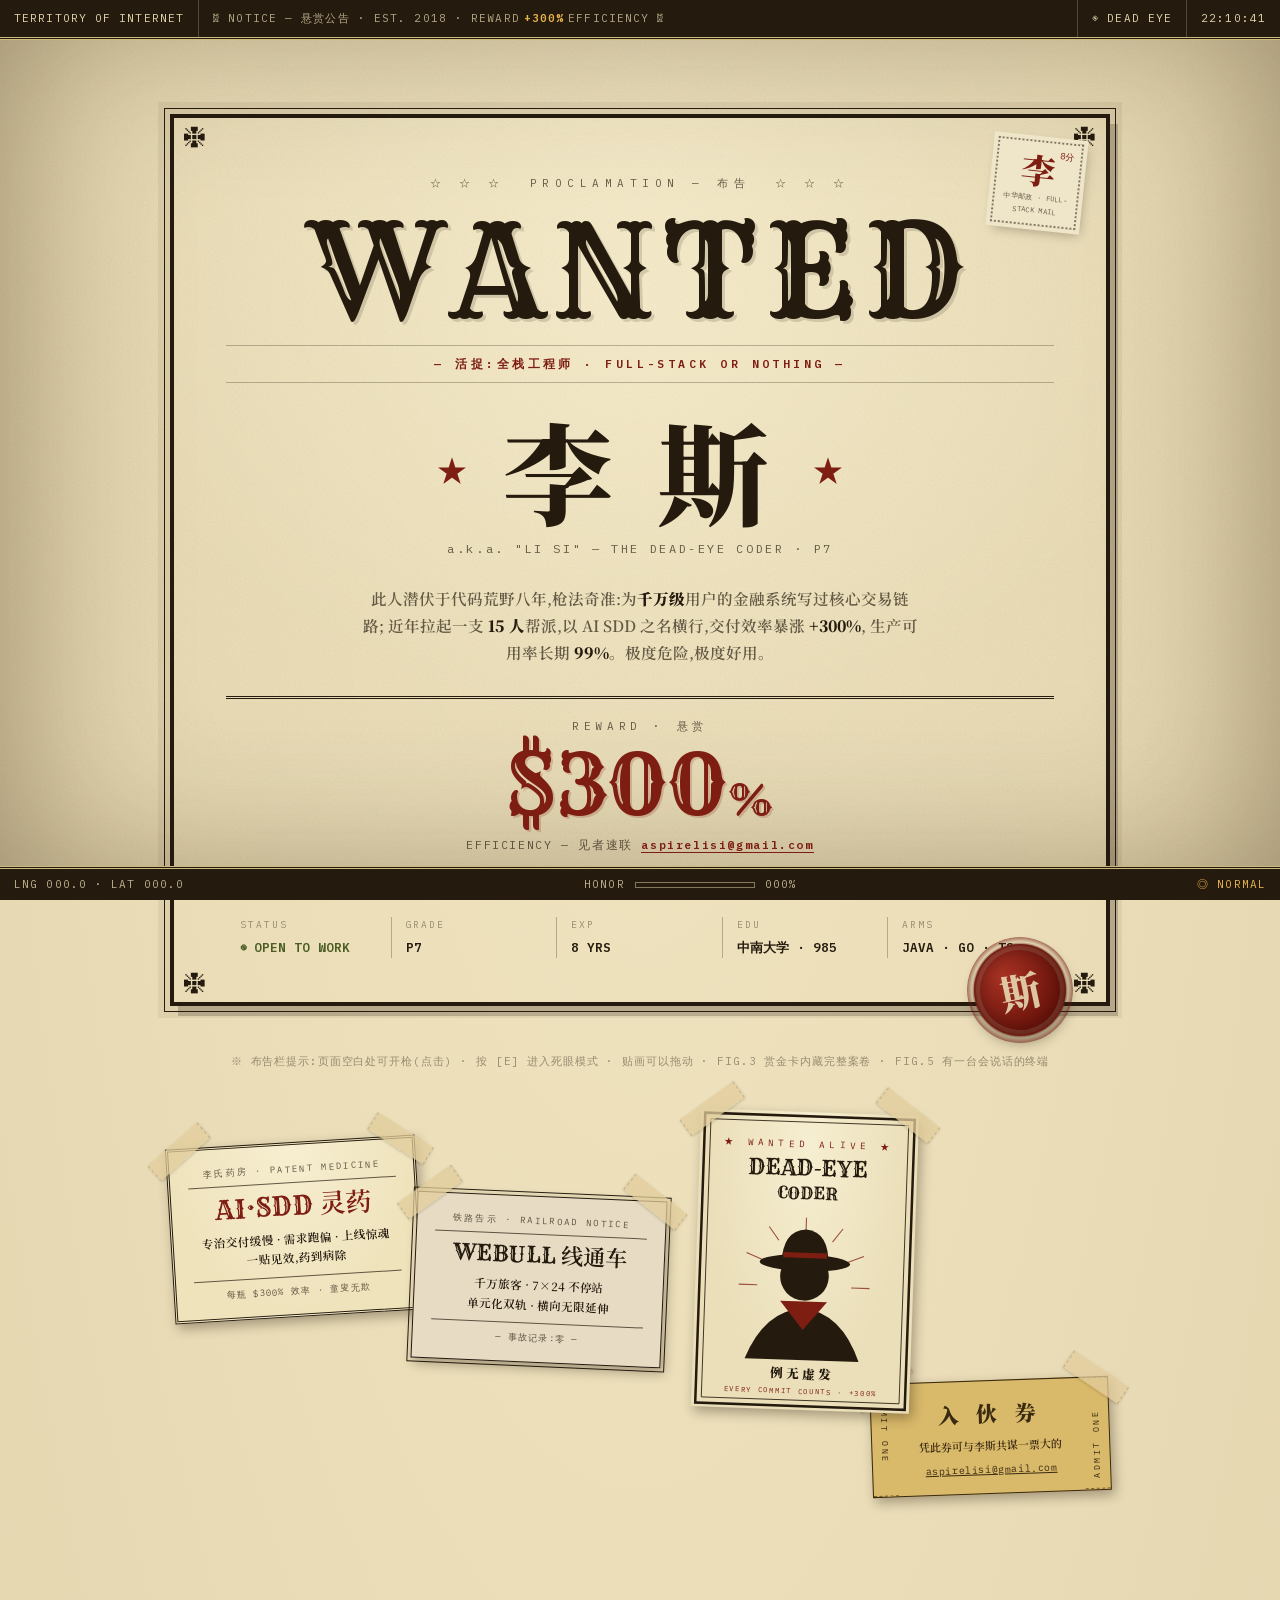
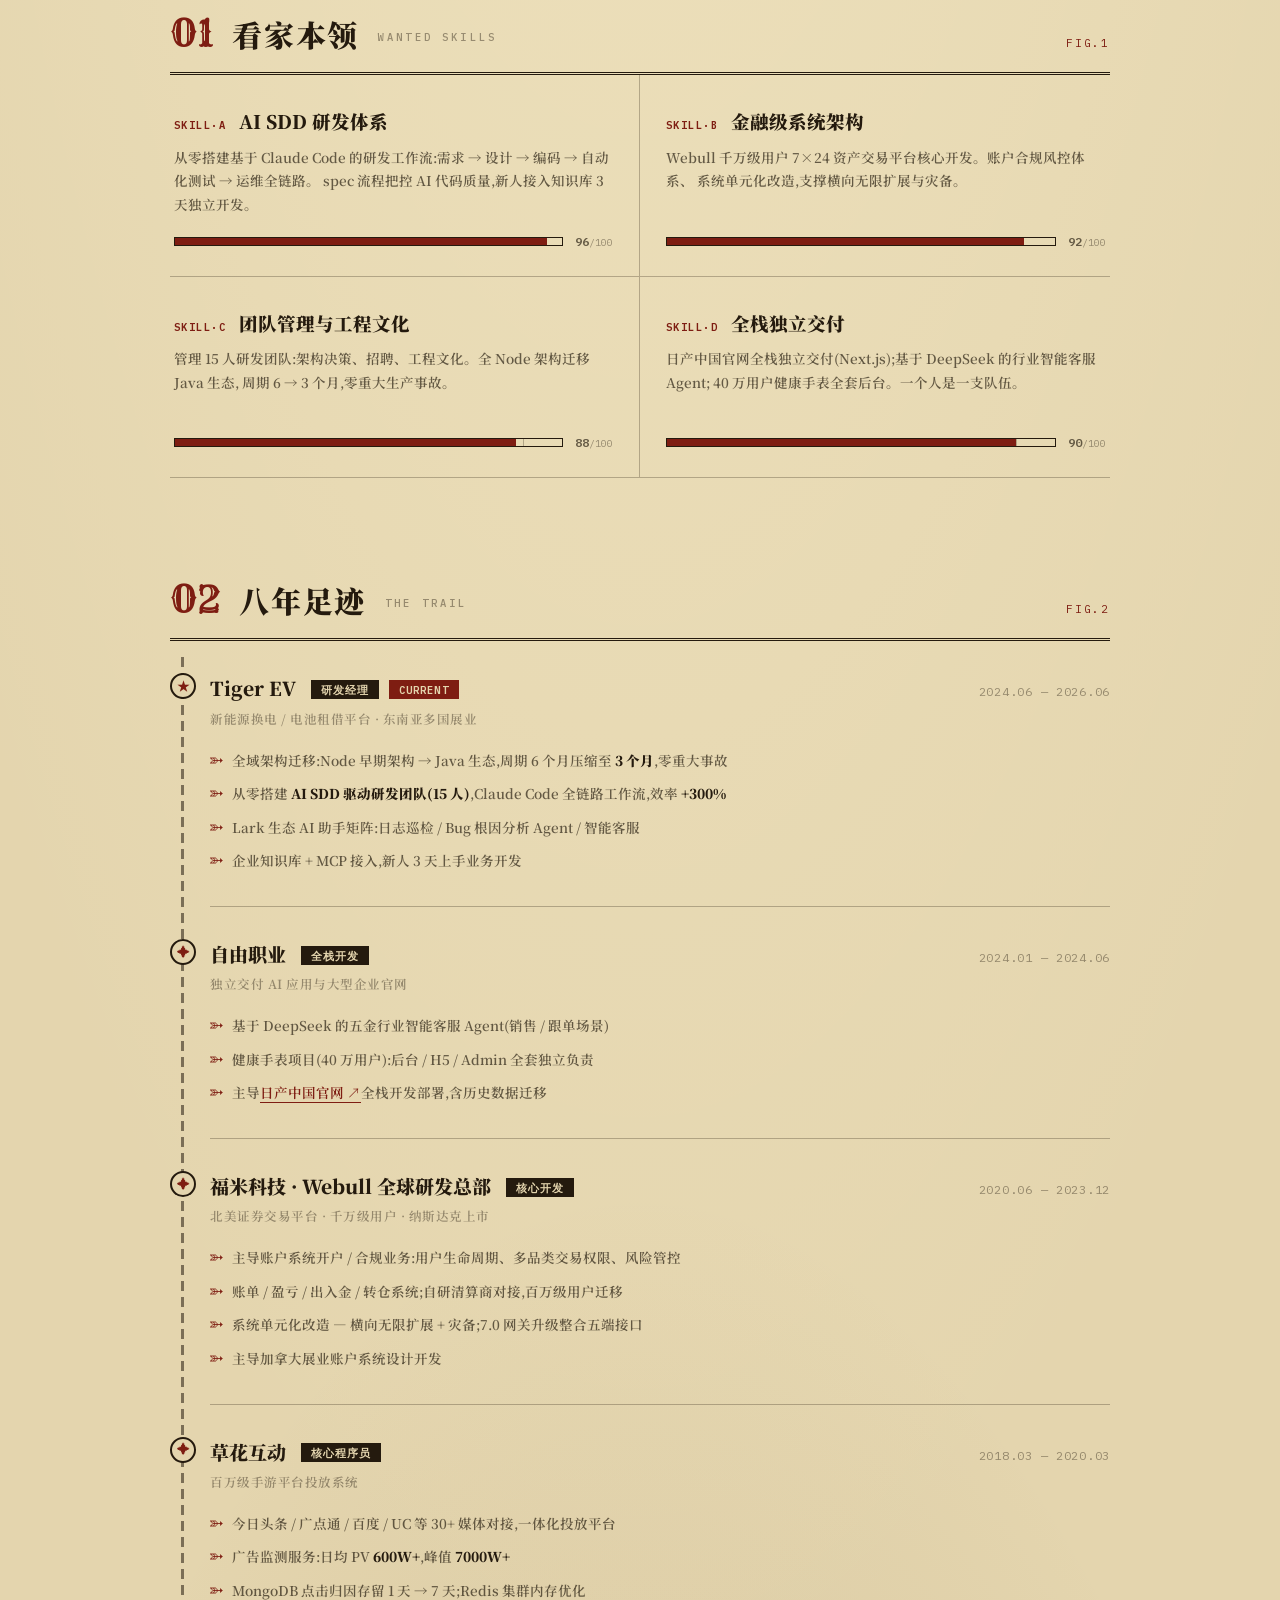
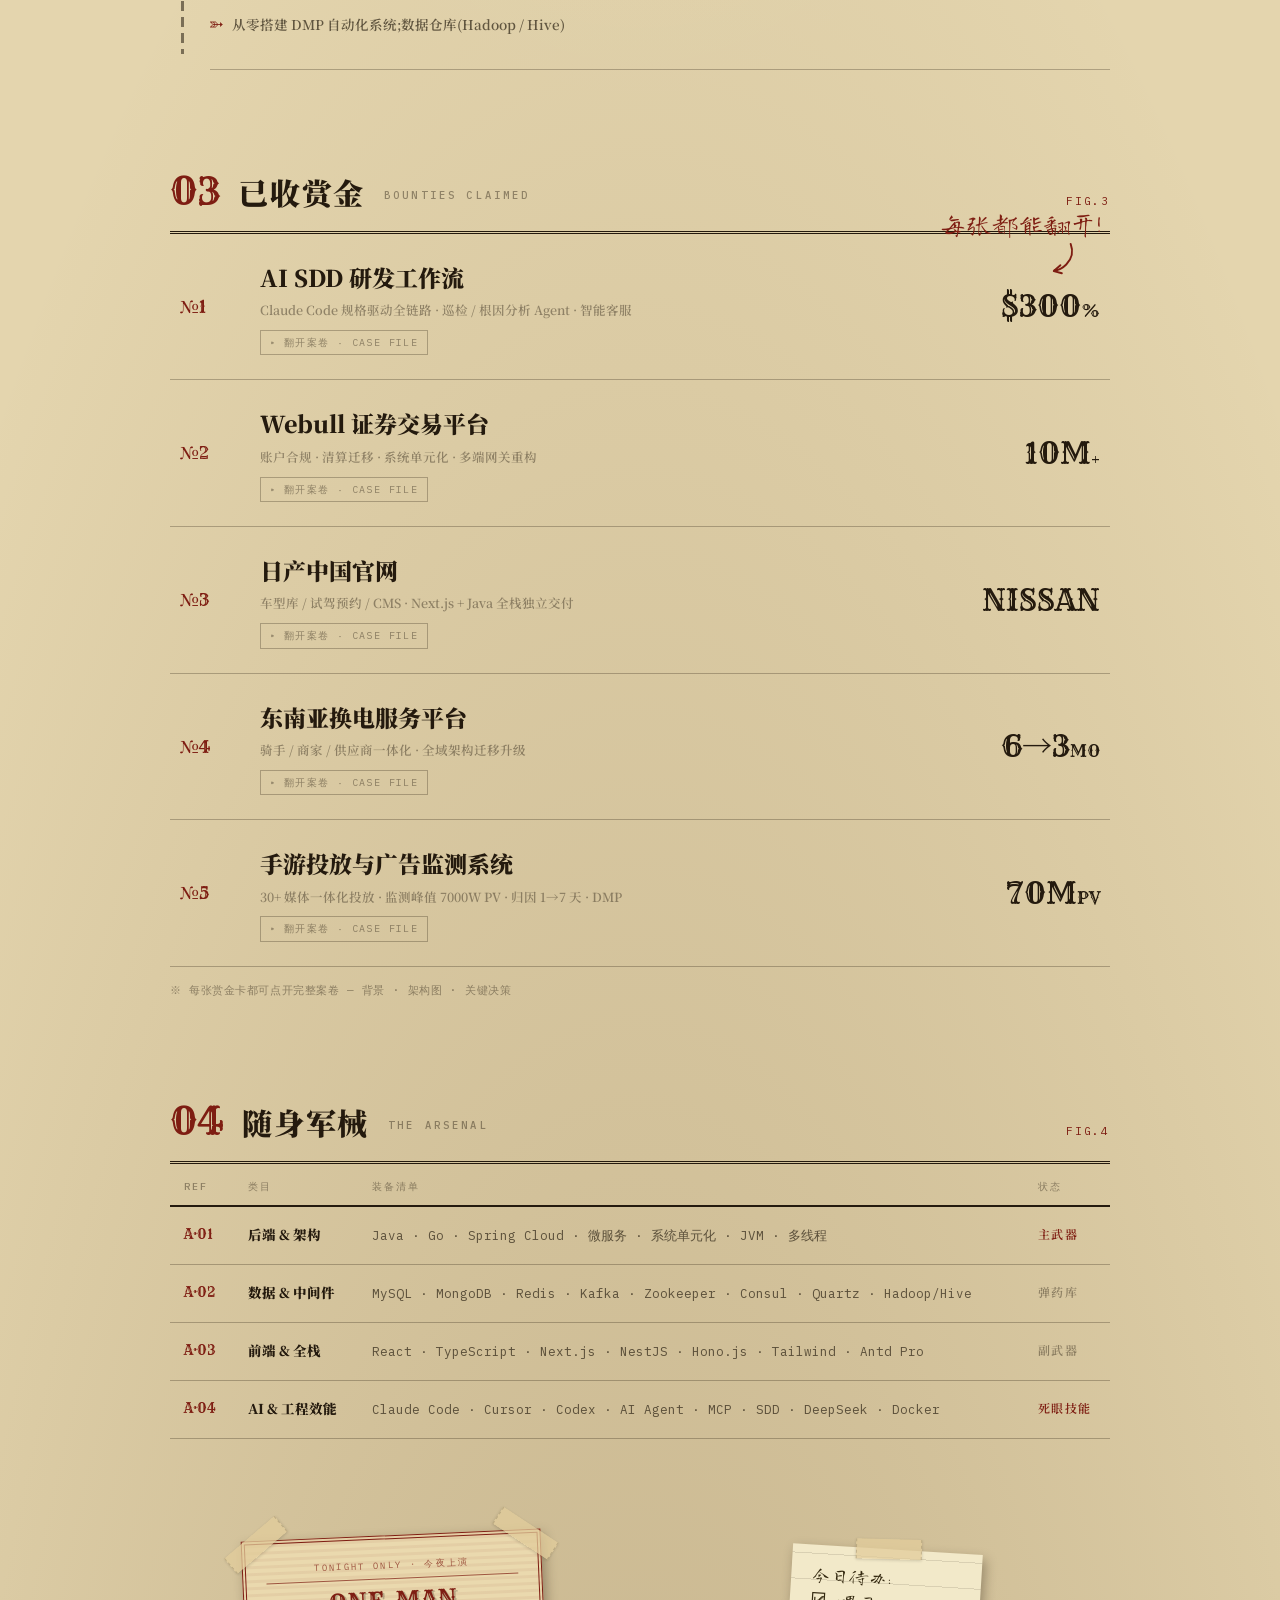
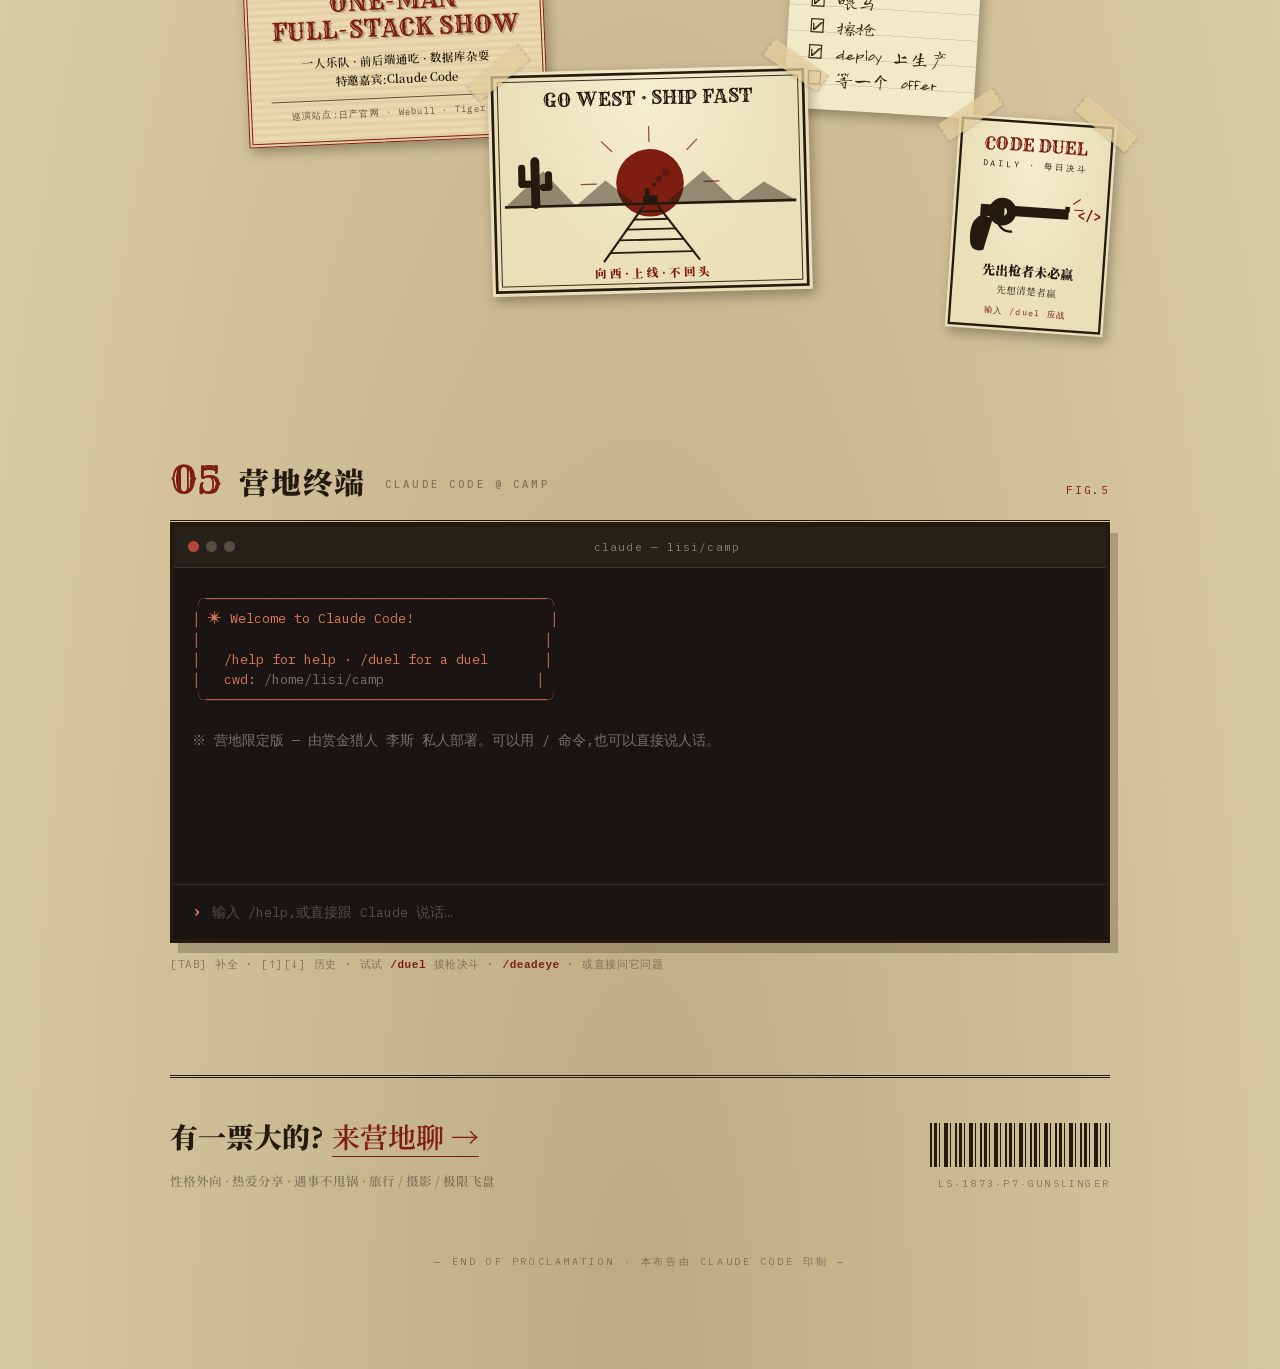
==== commit 19f3db79: "fix: 公司名去除「湖南」地域前缀 Co-Authored-By: Claude Fable 5 <noreply@anthropic.com> Claude-Session: https://cl" ====
--- a/index.html
+++ b/index.html
@@ -204,7 +204,7 @@
           <div class="exp-node">✦</div>
           <div class="exp-main">
             <div class="exp-top">
-              <h3>湖南福米科技 · Webull 全球研发总部 <span class="exp-role">核心开发</span></h3>
+              <h3>福米科技 · Webull 全球研发总部 <span class="exp-role">核心开发</span></h3>
               <span class="exp-date">2020.06 — 2023.12</span>
             </div>
             <p class="exp-sub">北美证券交易平台 · 千万级用户 · 纳斯达克上市</p>
@@ -221,7 +221,7 @@
           <div class="exp-node">✦</div>
           <div class="exp-main">
             <div class="exp-top">
-              <h3>湖南草花互动 <span class="exp-role">核心程序员</span></h3>
+              <h3>草花互动 <span class="exp-role">核心程序员</span></h3>
               <span class="exp-date">2018.03 — 2020.03</span>
             </div>
             <p class="exp-sub">百万级手游平台投放系统</p>
@@ -879,7 +879,7 @@
     <!-- №5 草花互动 -->
     <article class="dossier" id="case-caohua">
       <header class="dos-head">
-        <span class="dos-eyebrow">CASE FILE №5 · 湖南草花互动 · 2018—2020</span>
+        <span class="dos-eyebrow">CASE FILE №5 · 草花互动 · 2018—2020</span>
         <h3>手游投放与广告监测系统</h3>
         <button class="dos-close" aria-label="合上案卷">✕ 合上案卷</button>
       </header>
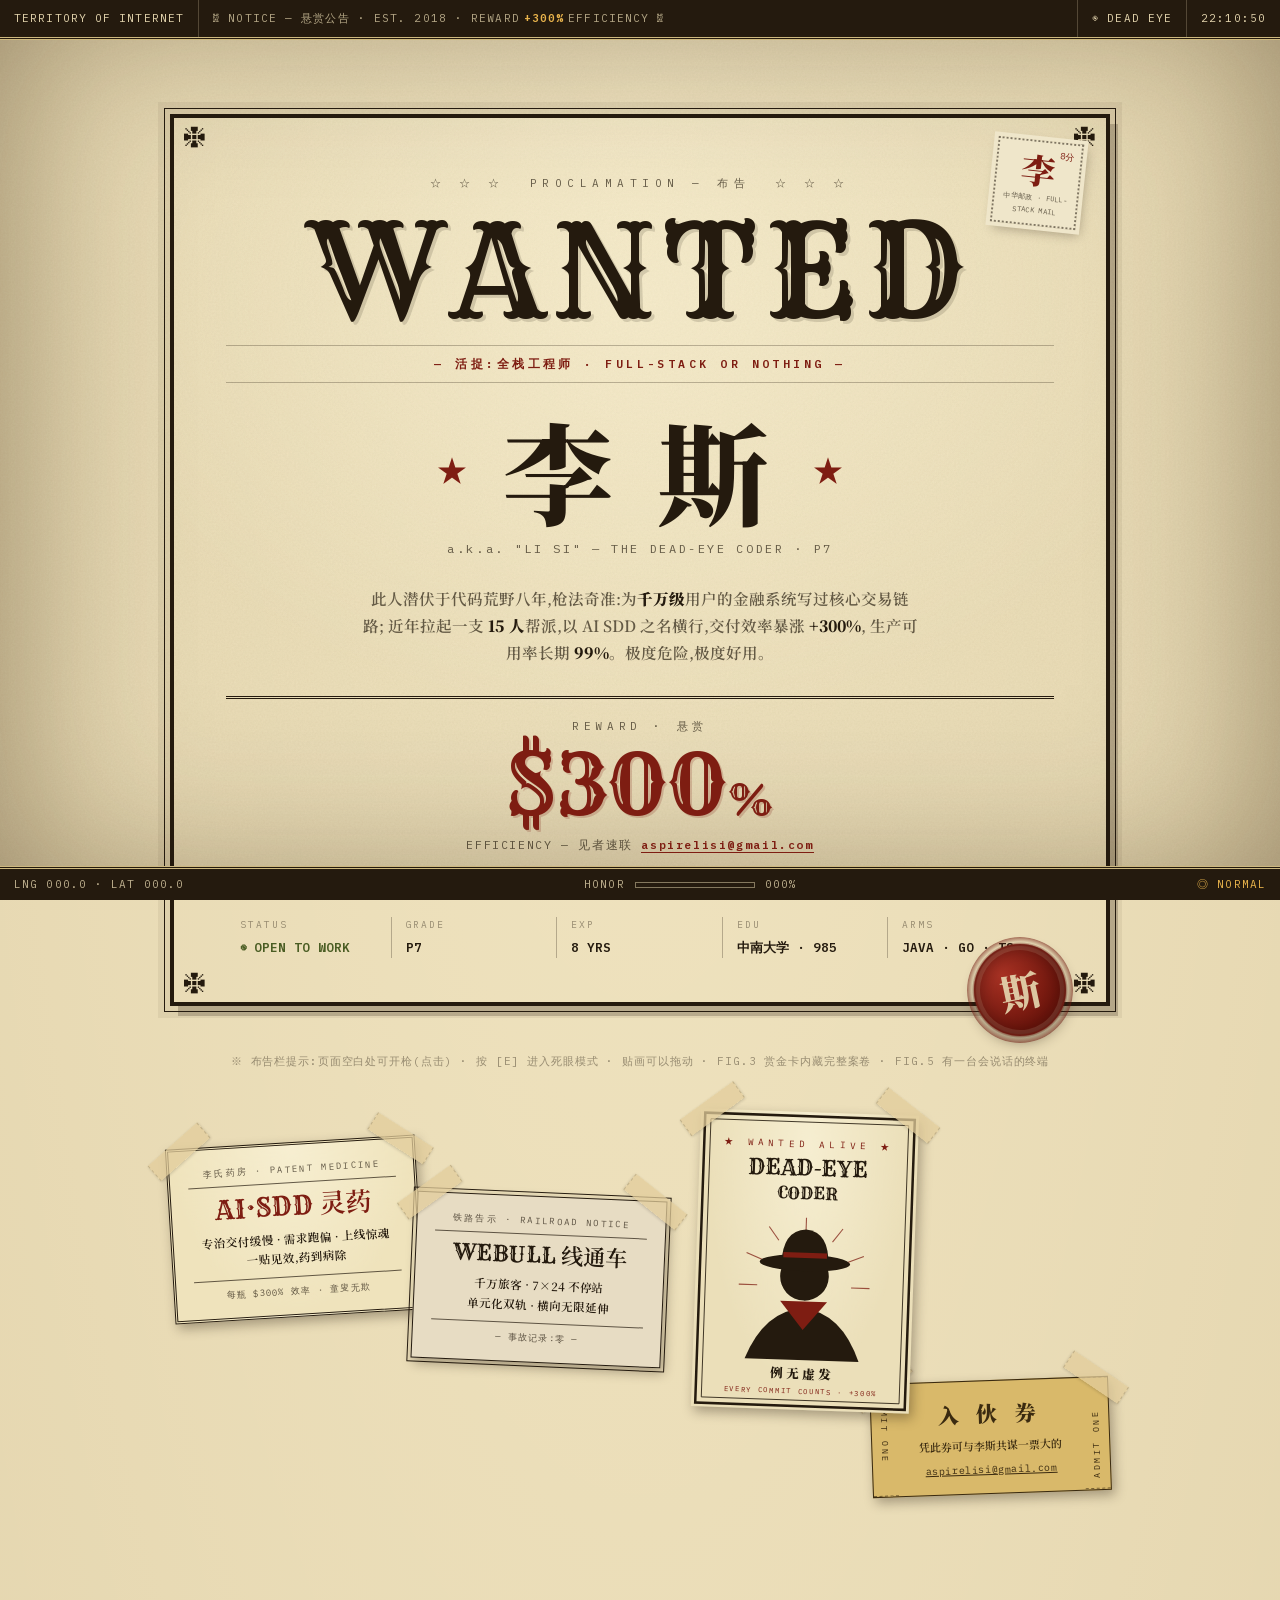
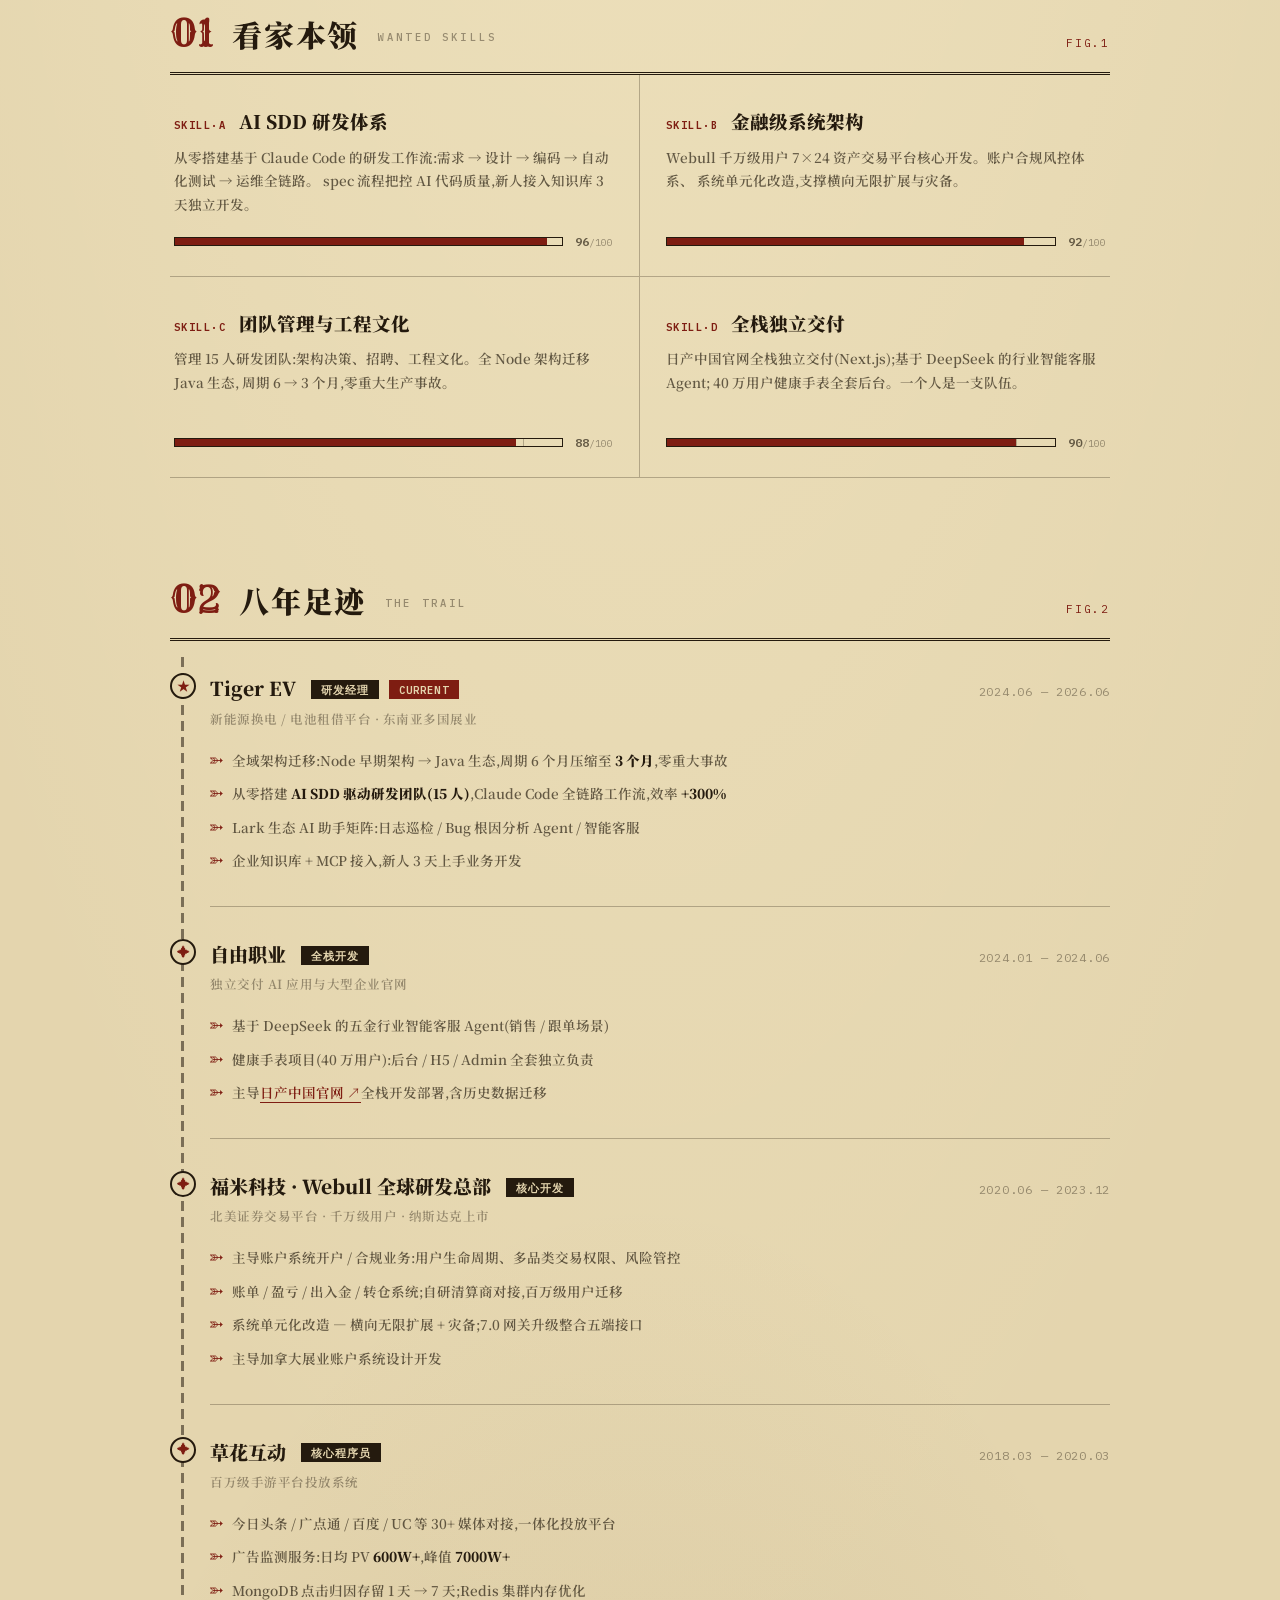
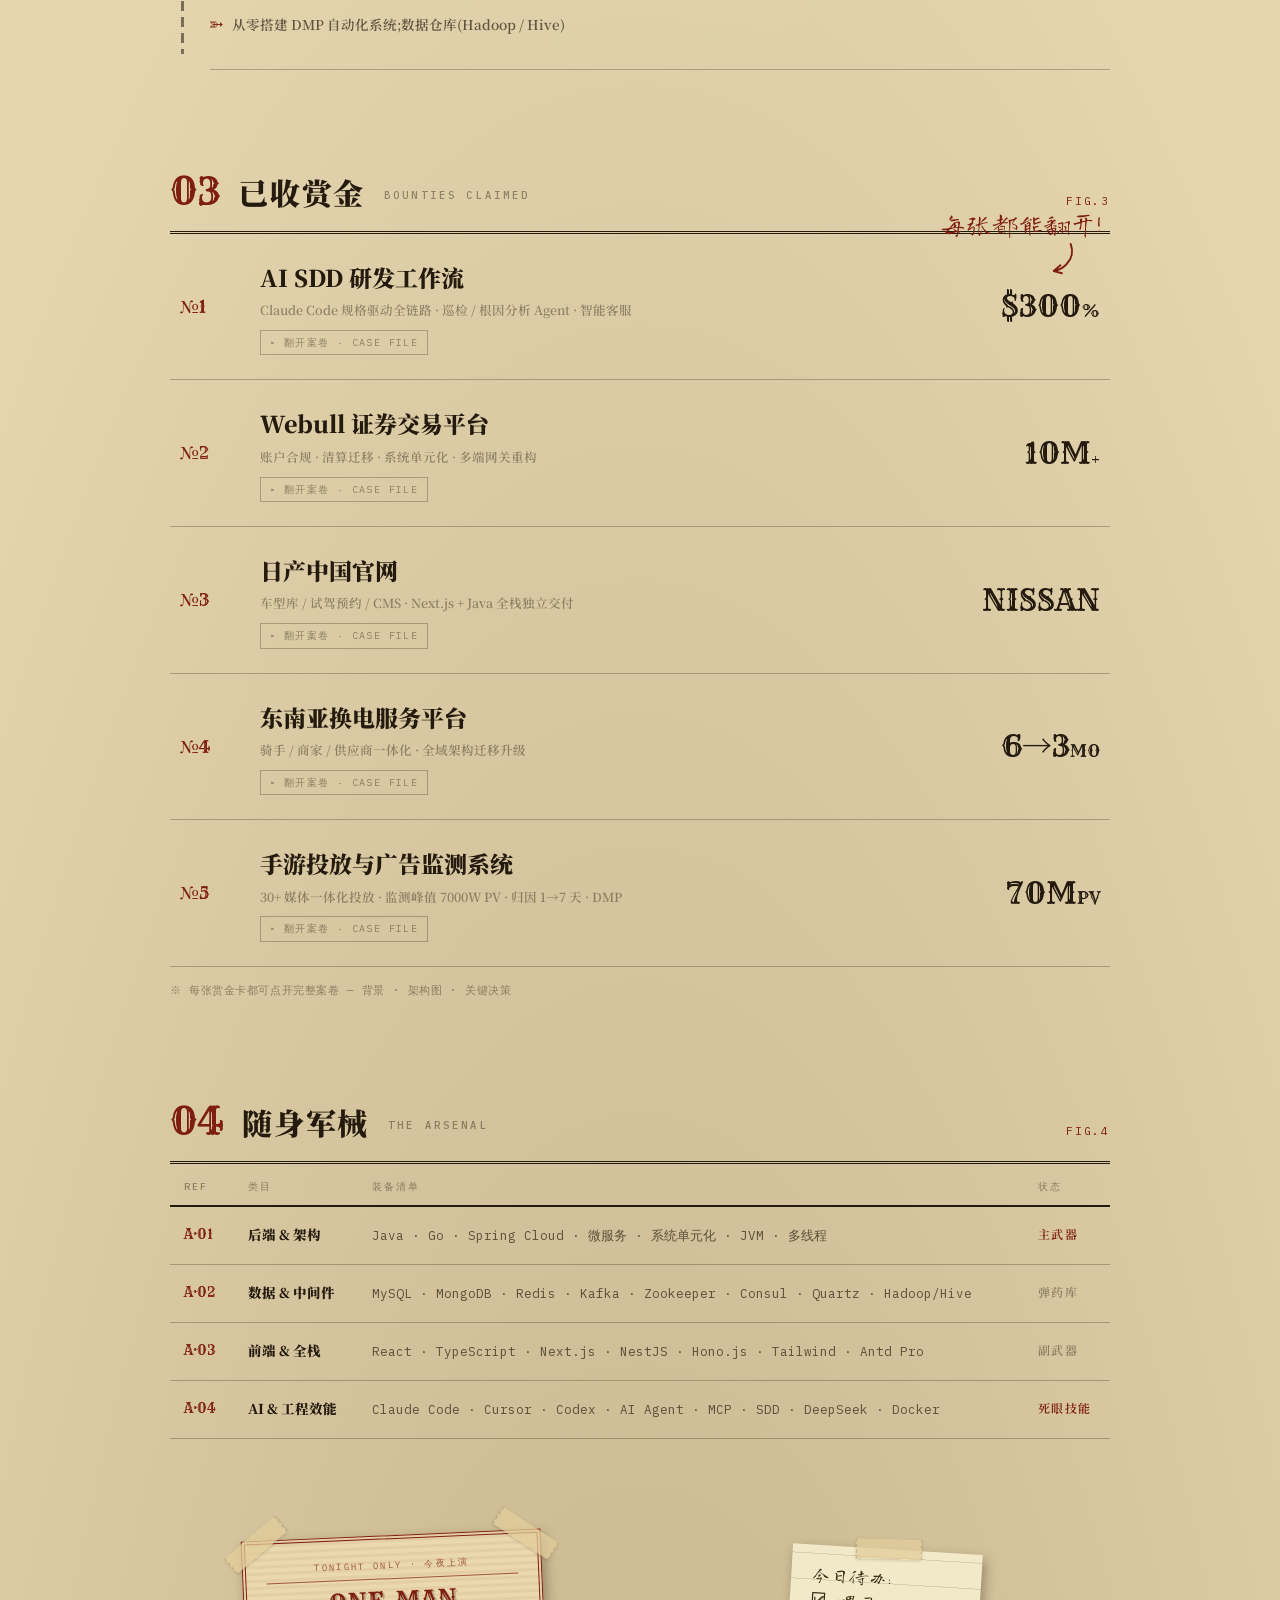
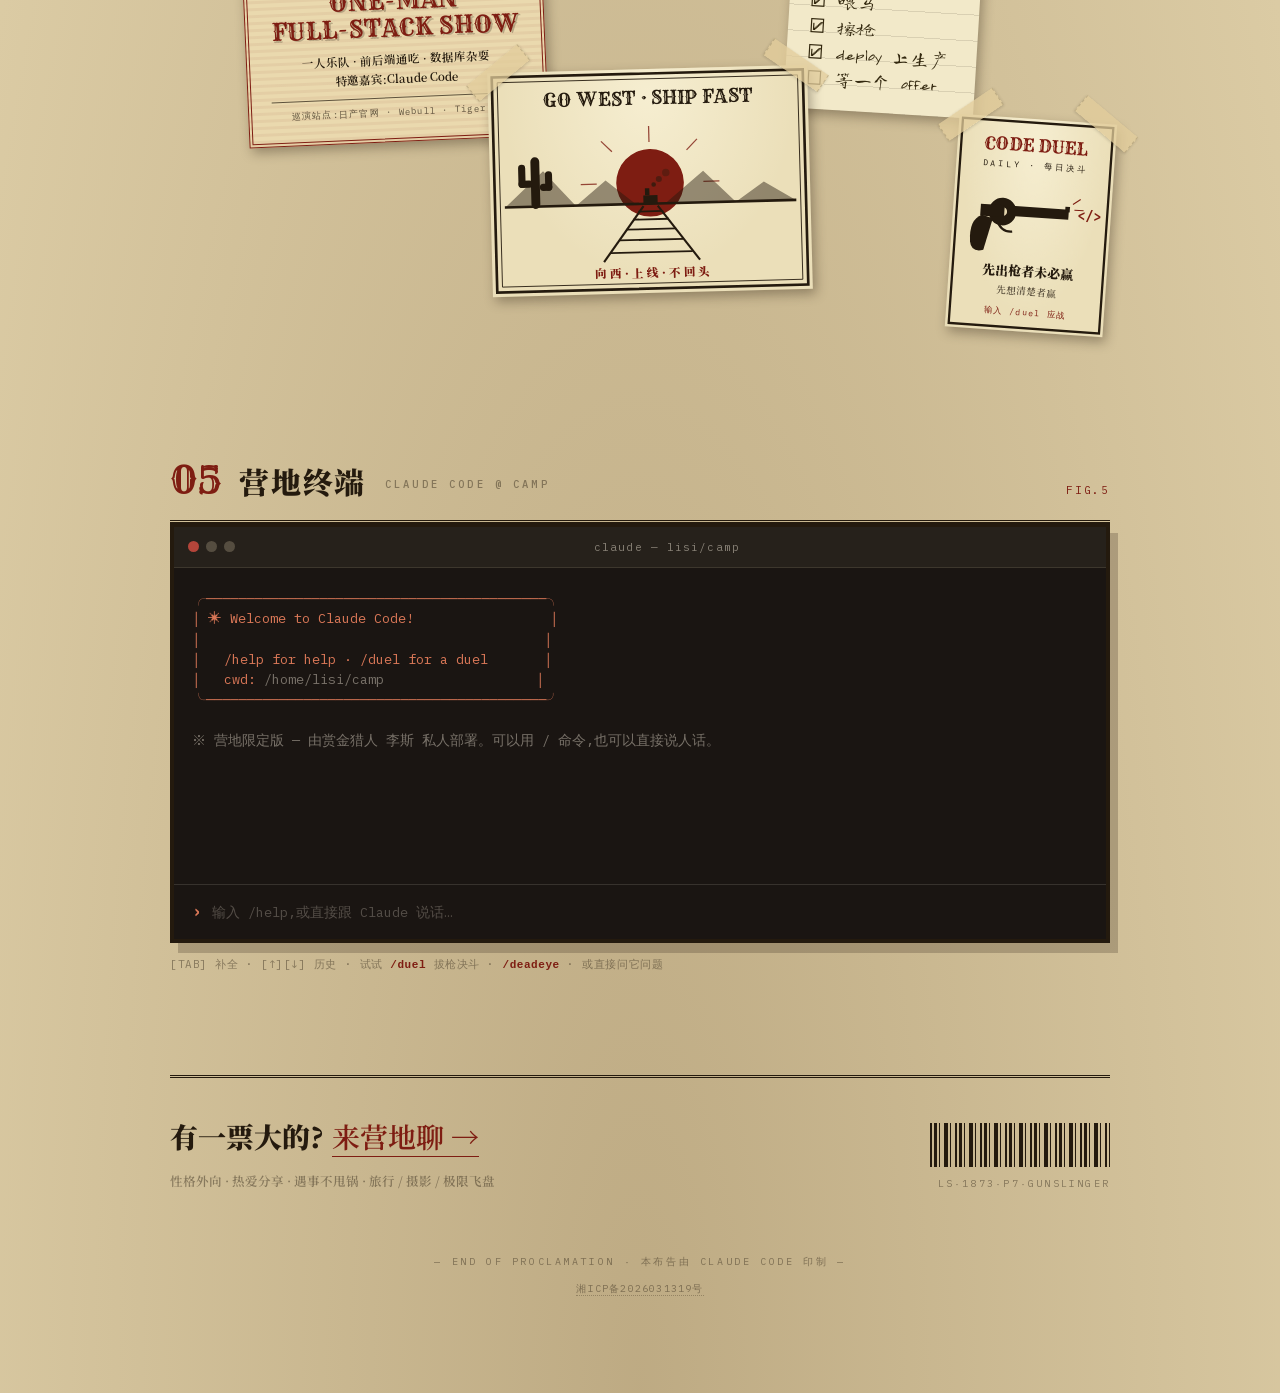
==== commit b037baca: "feat: 页脚展示 ICP 备案号 湘ICP备2026031319号,链接 beian.miit.gov.cn(工信部要求); 字体子集重新生成(新增「湘」等字符)  Co-Authored-By:" ====
--- a/index.html
+++ b/index.html
@@ -460,6 +460,7 @@
     </footer>
 
     <div class="endline">— END OF PROCLAMATION · 本布告由 CLAUDE CODE 印制 —</div>
+    <p class="icp"><a href="https://beian.miit.gov.cn/" target="_blank" rel="noopener">湘ICP备2026031319号</a></p>
   </div>
 
   <!-- ============ 电报局弹窗 ============ -->
--- a/style.css
+++ b/style.css
@@ -1642,3 +1642,21 @@
   font-size: 11.5px;
   color: var(--ink-3);
 }
+
+/* ============ ICP 备案号 ============ */
+.icp {
+  text-align: center;
+  padding-bottom: 6px;
+  font-family: var(--mono);
+  font-size: 10px;
+  letter-spacing: 0.12em;
+}
+
+.icp a {
+  color: var(--ink-3);
+  text-decoration: none;
+  border-bottom: 1px dotted var(--hair);
+  transition: color 0.15s;
+}
+
+.icp a:hover { color: var(--red); }
